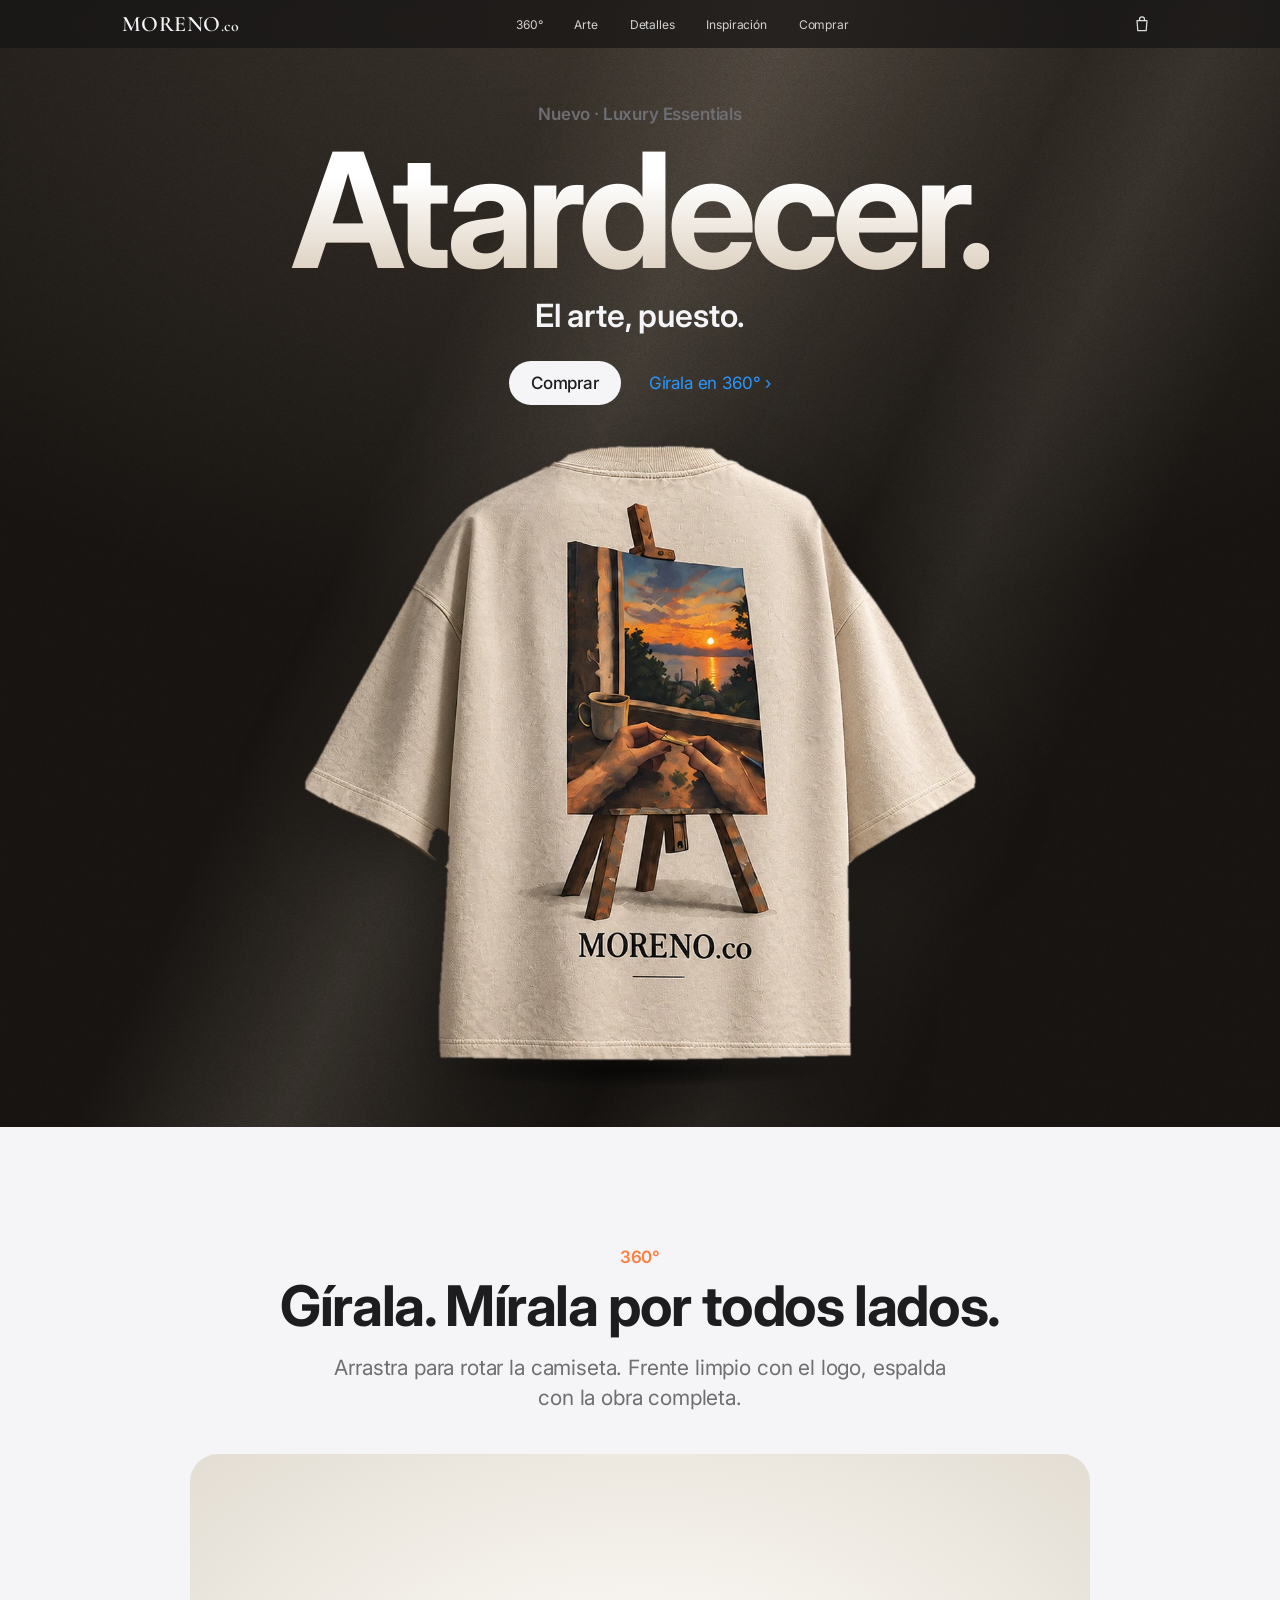
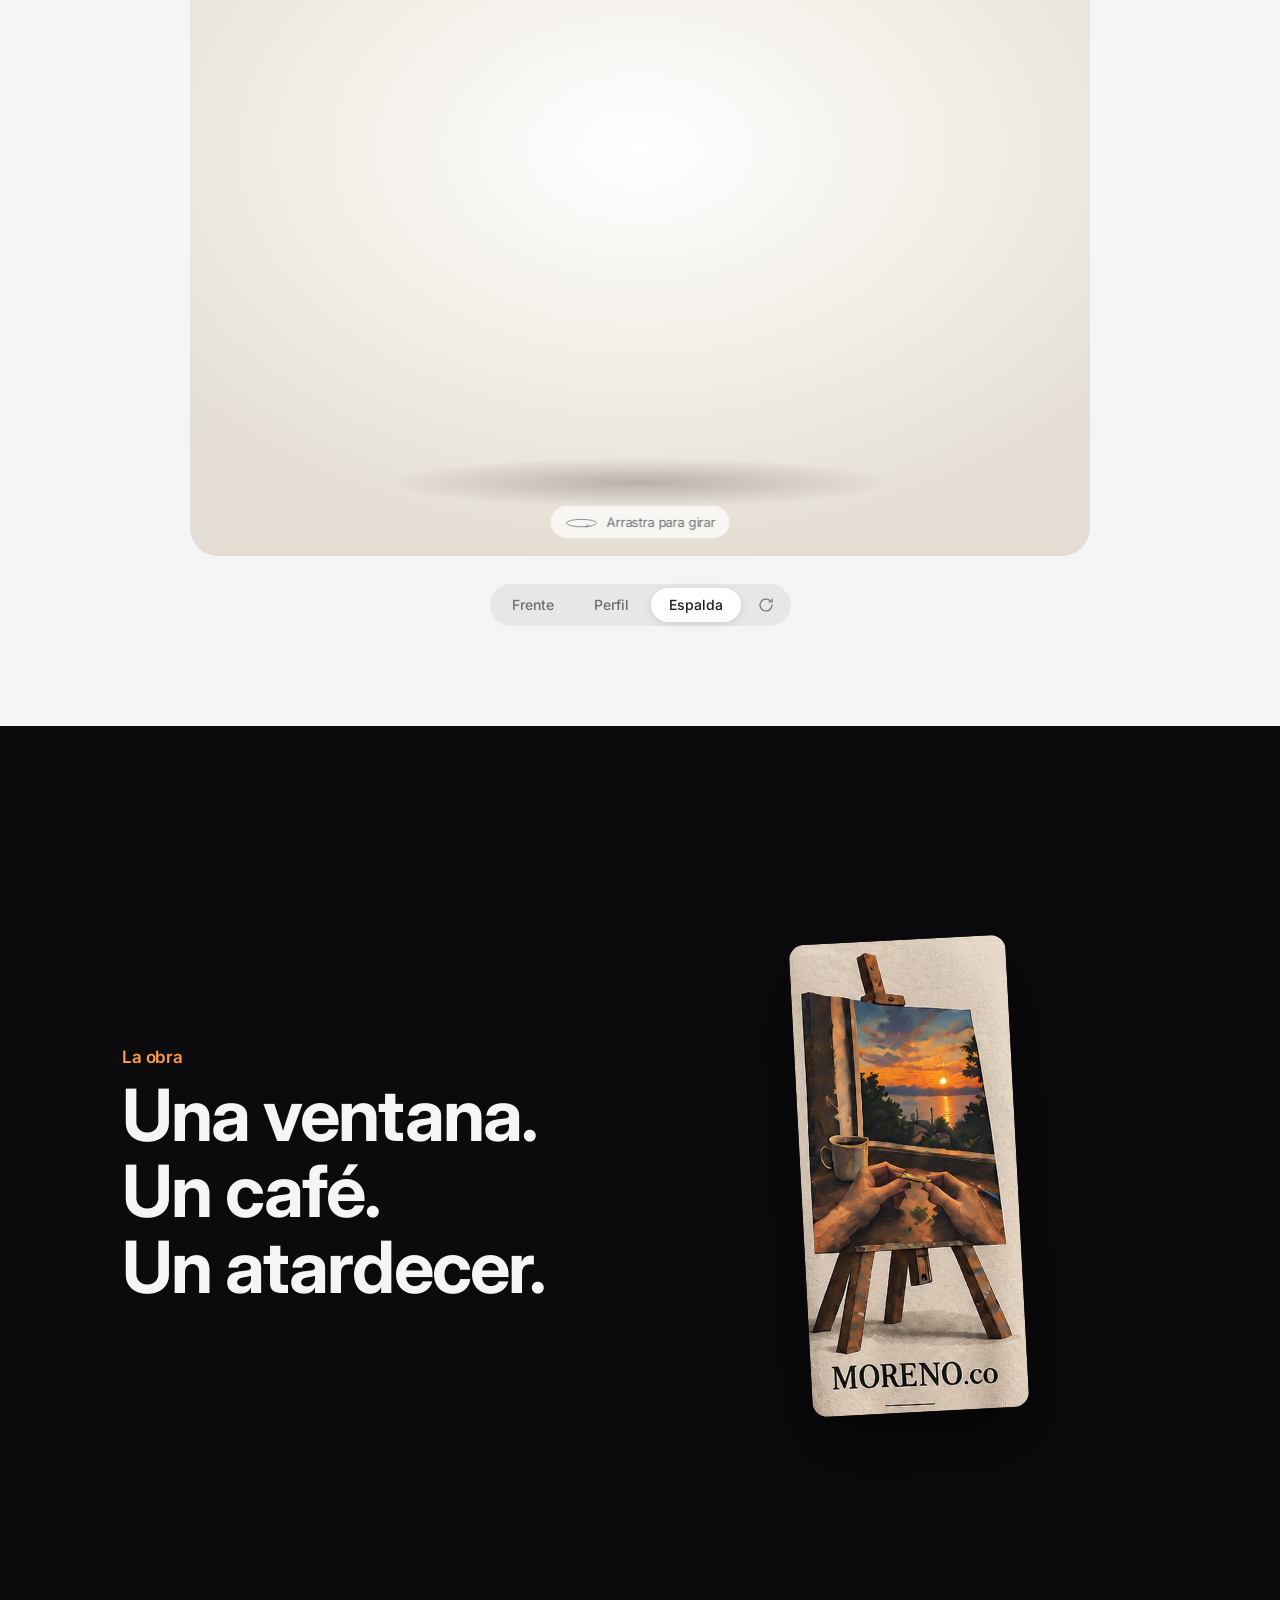
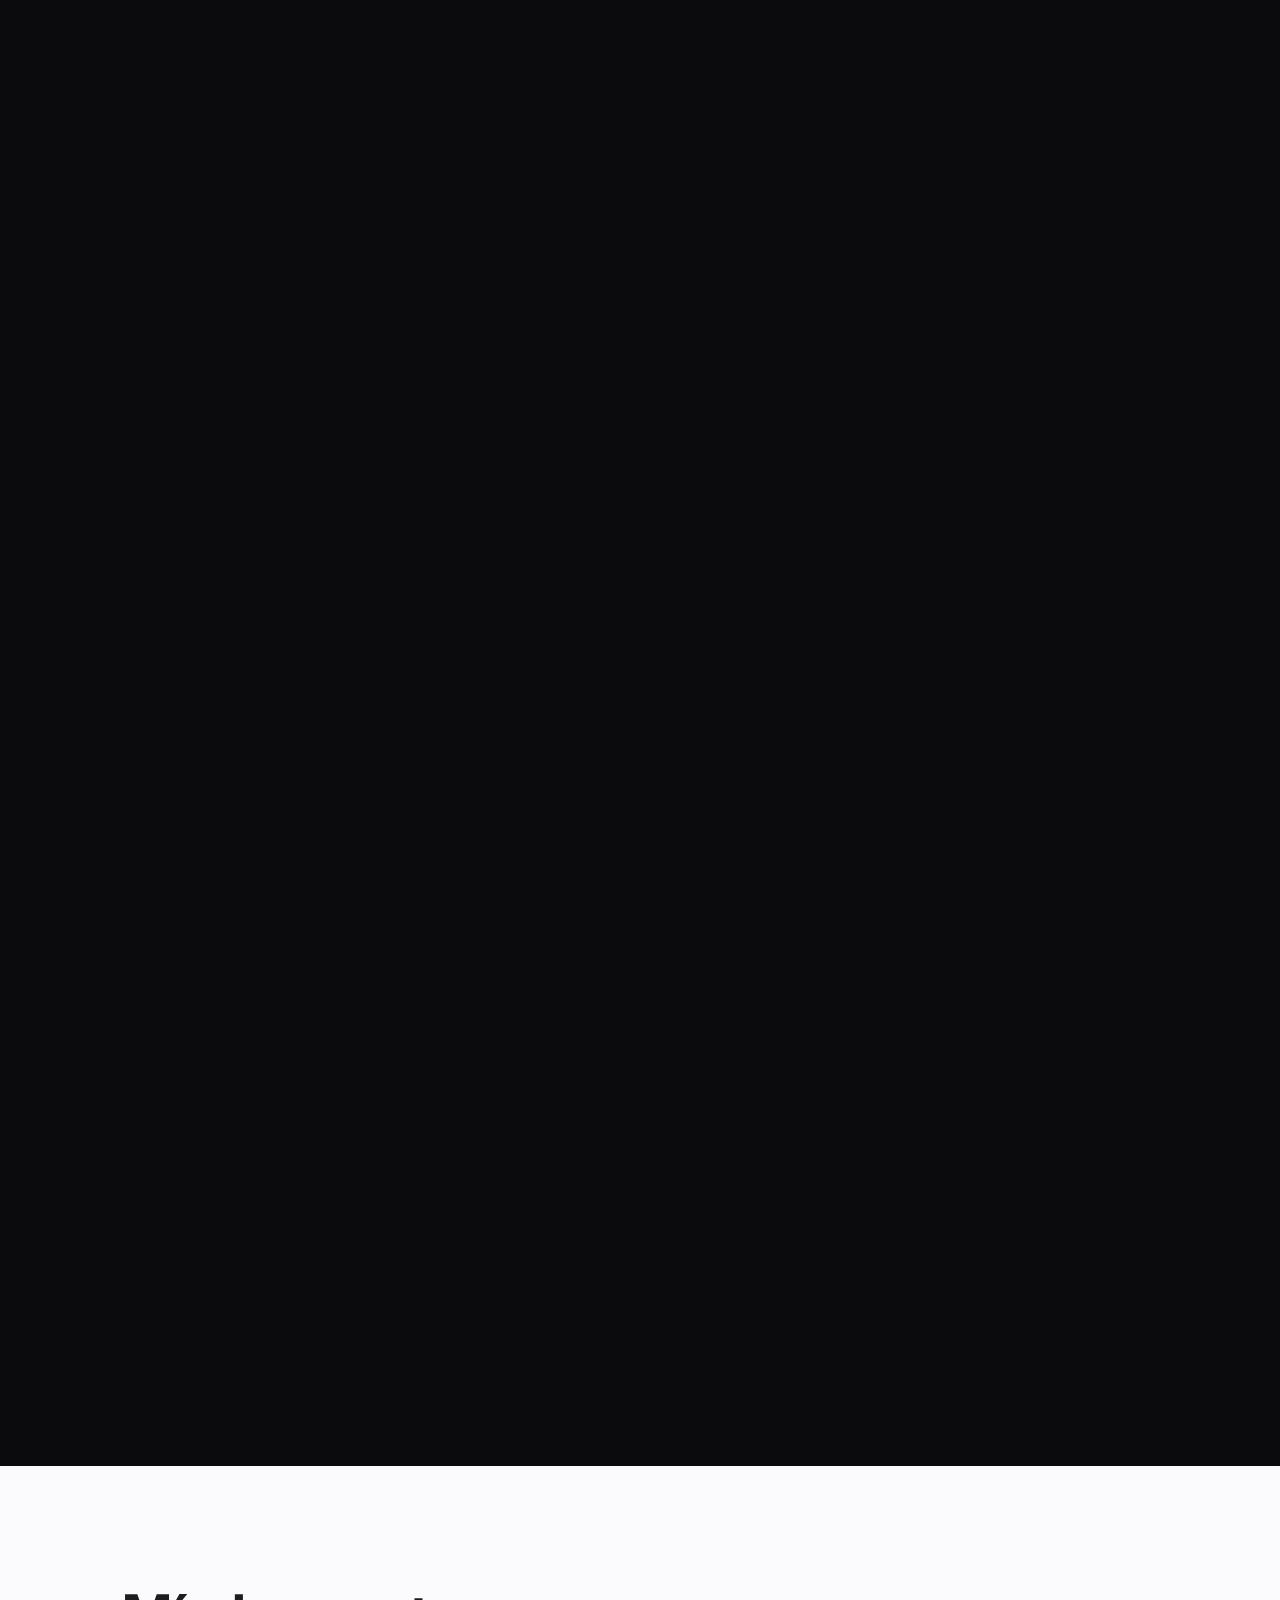
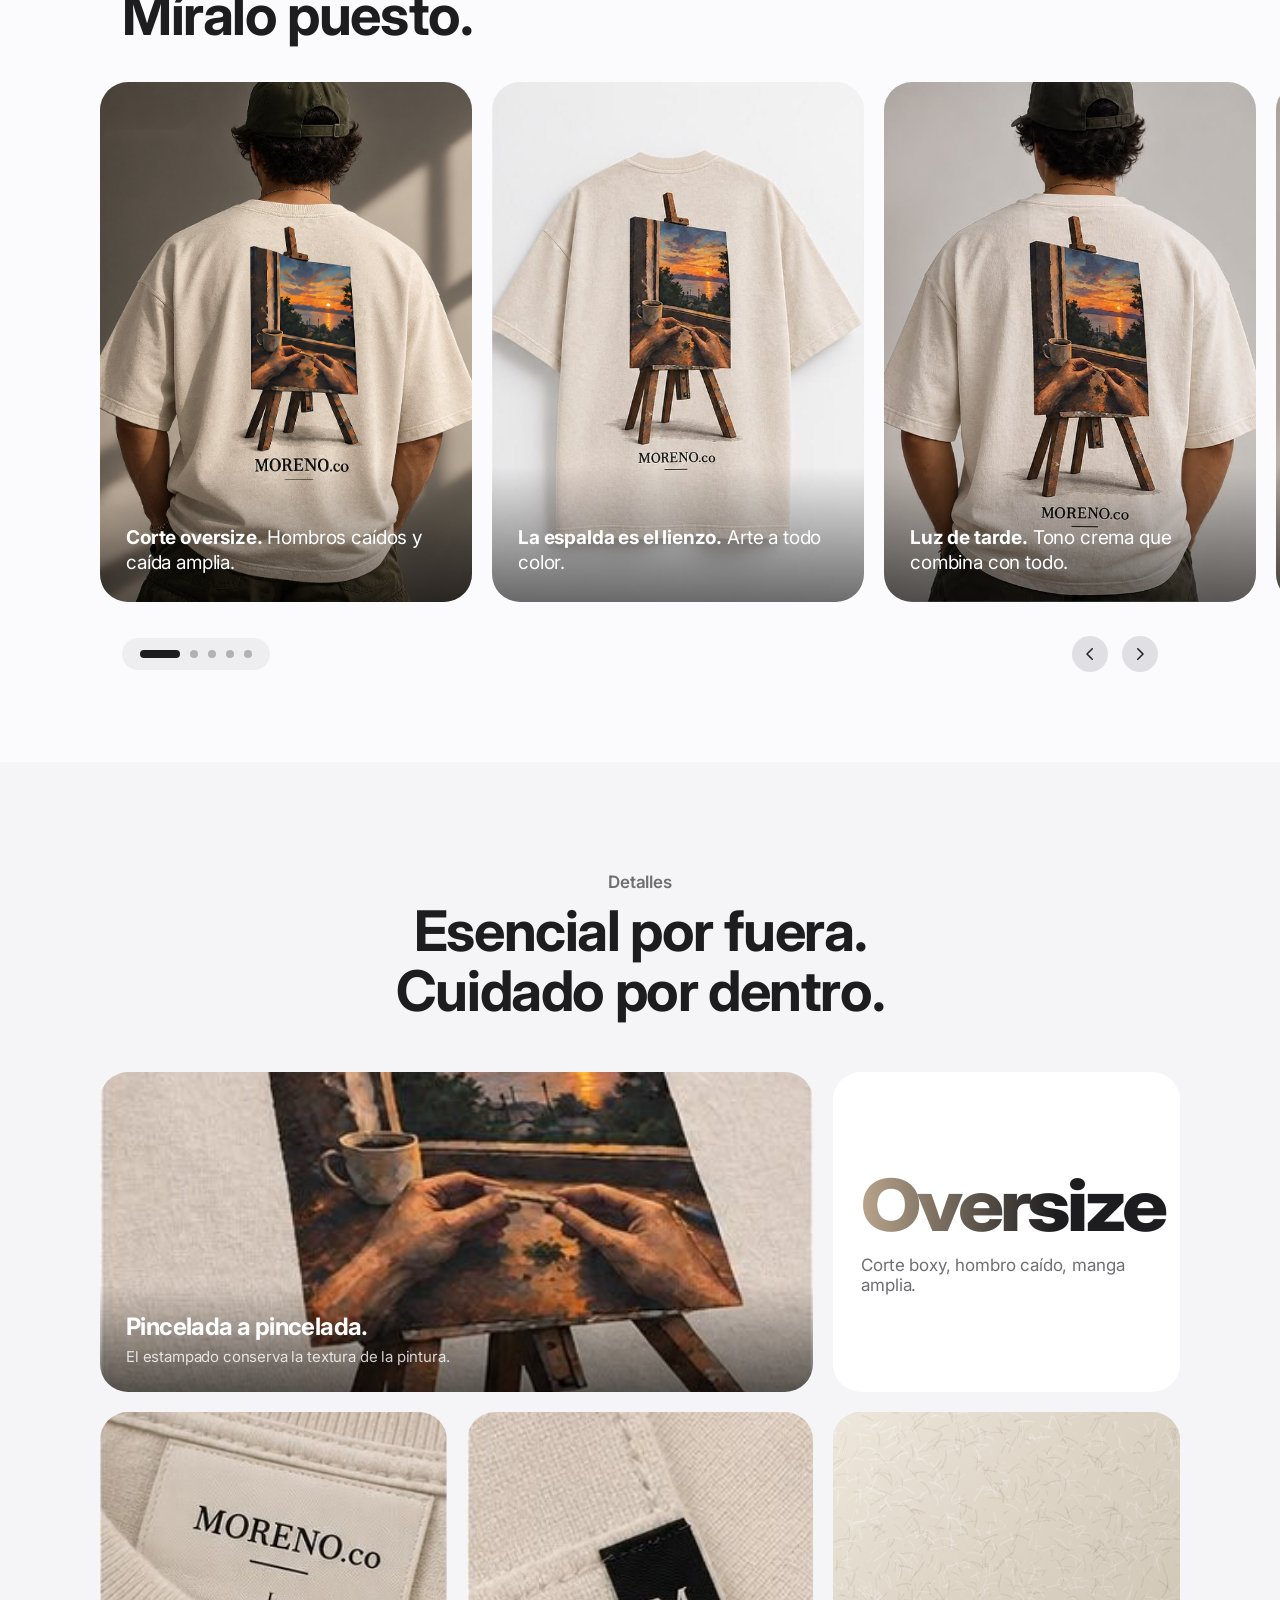
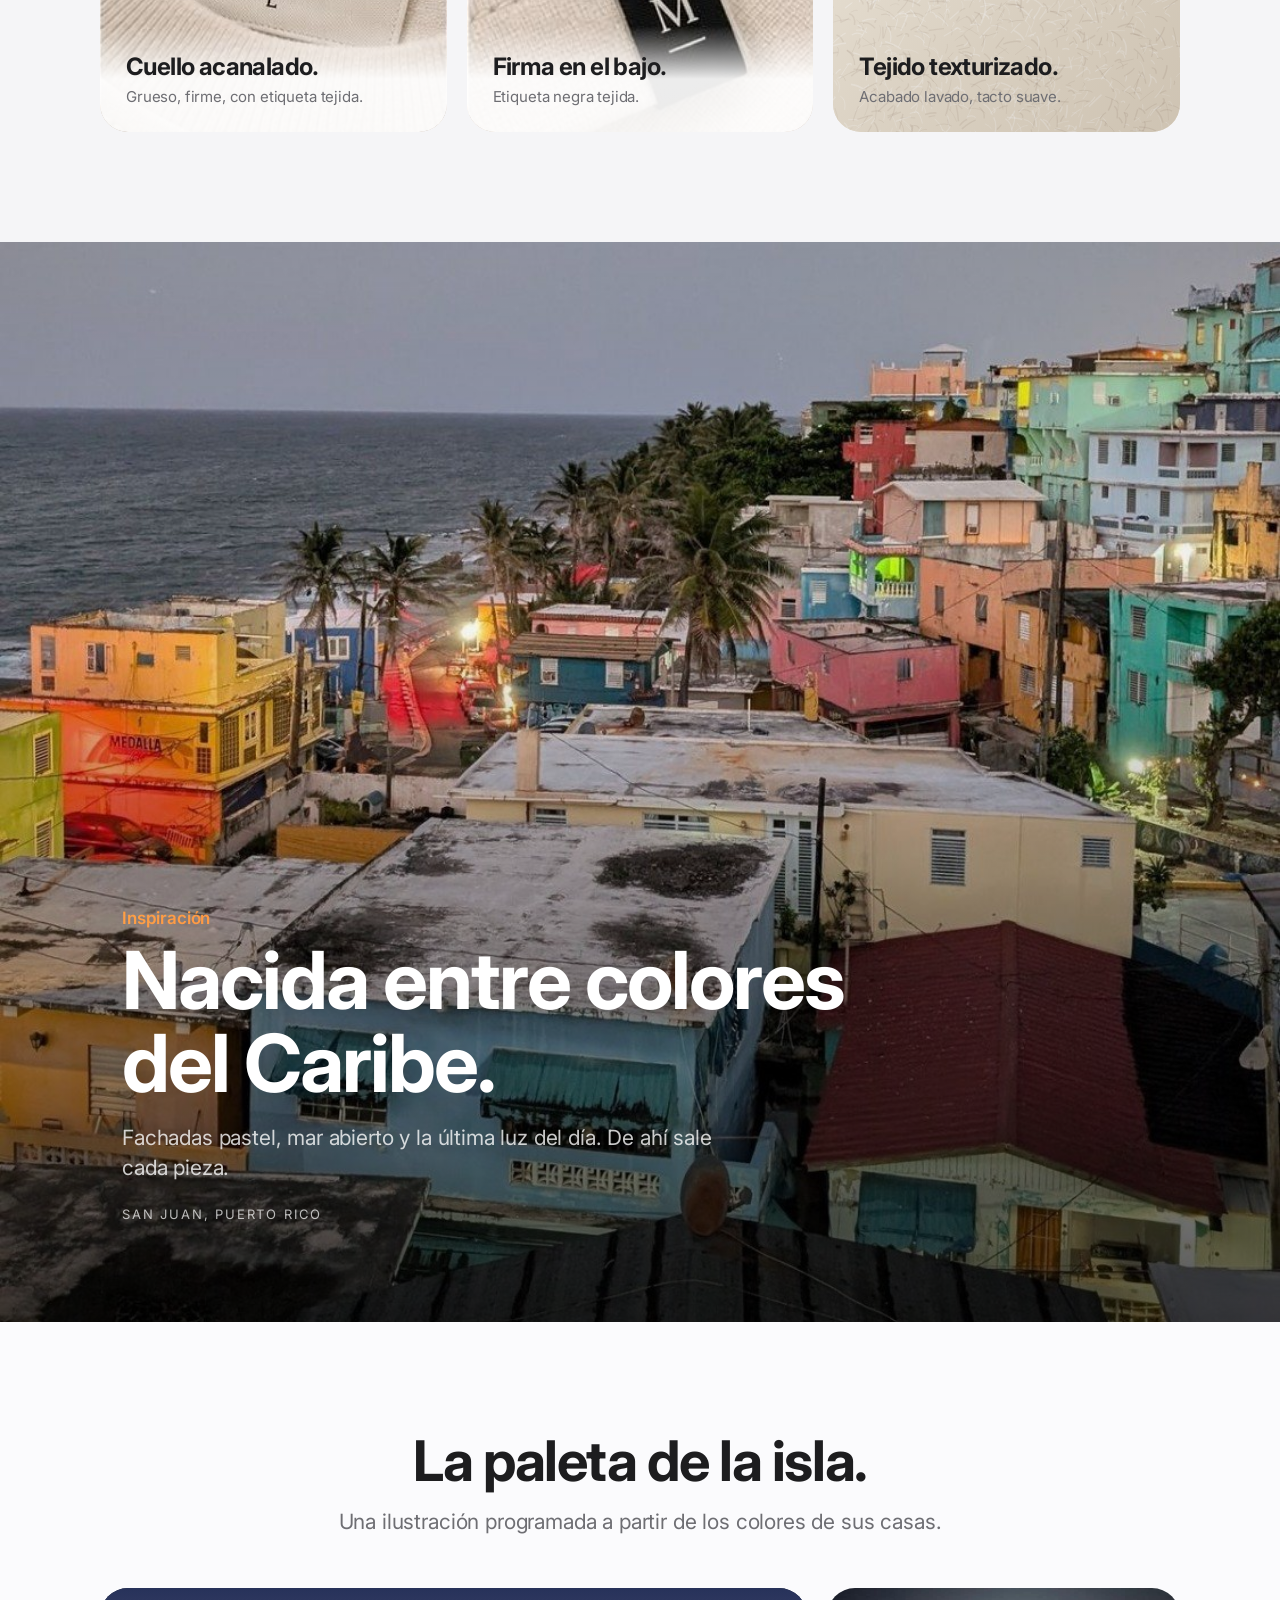
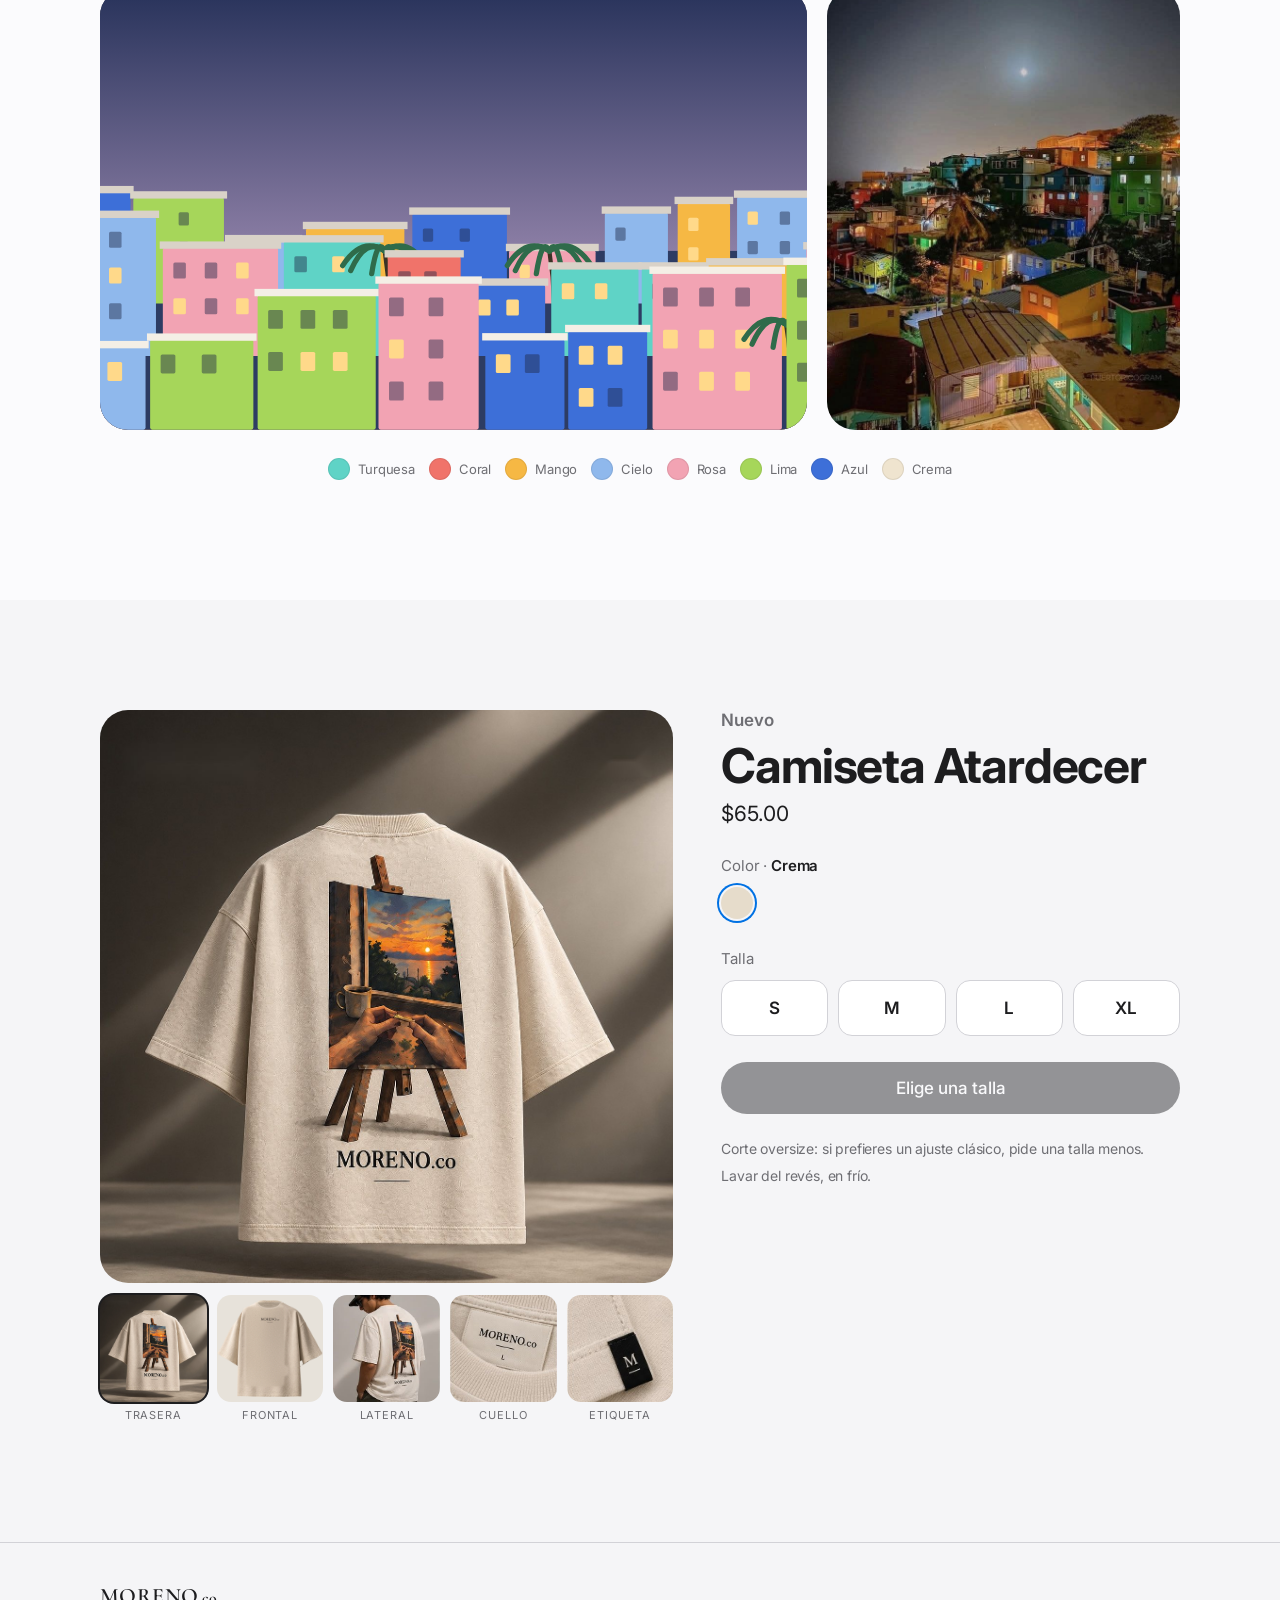
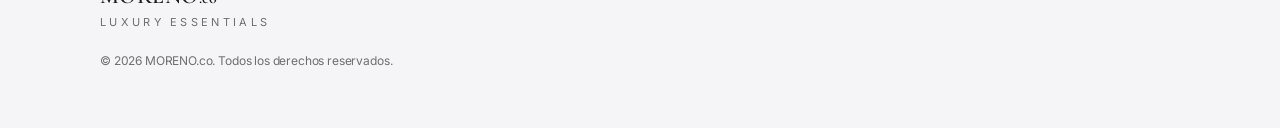
==== index.html @ 43697ec7 "Build MORENO.co storefront with Apple-style design and 360° 3D shirt viewer - Single-page static sto" ====
<!doctype html>
<html lang="es">
<head>
  <meta charset="utf-8">
  <meta name="viewport" content="width=device-width, initial-scale=1, viewport-fit=cover">
  <title>MORENO.co — Luxury Essentials</title>
  <meta name="description" content="MORENO.co · Luxury Essentials. Camiseta Atardecer: corte oversize, tejido texturizado y arte al óleo en la espalda.">
  <meta name="theme-color" content="#f5f5f7">
  <link rel="preconnect" href="https://fonts.googleapis.com">
  <link rel="preconnect" href="https://fonts.gstatic.com" crossorigin>
  <link href="https://fonts.googleapis.com/css2?family=Cormorant+Garamond:wght@500;600&family=Inter:wght@400;500;600;700&display=swap" rel="stylesheet">
  <link rel="stylesheet" href="css/styles.css">
</head>
<body>

  <!-- Navegación global -->
  <header class="nav" id="nav">
    <div class="nav__inner">
      <a class="wordmark" href="#top" aria-label="MORENO.co inicio">MORENO<span>.co</span></a>
      <nav class="nav__links" aria-label="Principal">
        <a href="#viewer">360°</a>
        <a href="#arte">Arte</a>
        <a href="#detalles">Detalles</a>
        <a href="#inspiracion">Inspiración</a>
        <a href="#comprar">Comprar</a>
      </nav>
      <button class="bag-btn" id="bagBtn" aria-label="Abrir bolsa">
        <svg viewBox="0 0 24 24" aria-hidden="true"><path d="M6 8h12l-1 12H7L6 8Z" fill="none" stroke="currentColor" stroke-width="1.5" stroke-linejoin="round"/><path d="M9 8V6.5a3 3 0 0 1 6 0V8" fill="none" stroke="currentColor" stroke-width="1.5"/></svg>
        <span class="bag-btn__count" id="bagCount" hidden>0</span>
      </button>
    </div>
  </header>

  <!-- Sub-nav de producto (estilo Apple) -->
  <div class="subnav" id="subnav">
    <div class="subnav__inner">
      <span class="subnav__title">Camiseta Atardecer</span>
      <div class="subnav__actions">
        <a href="#viewer" class="subnav__link">Ver en 360°</a>
        <a href="#comprar" class="btn btn--sm">Comprar</a>
      </div>
    </div>
  </div>

  <main id="top">

    <!-- HERO -->
    <section class="hero" id="hero">
      <div class="hero__light" aria-hidden="true"></div>
      <div class="hero__grain" id="grain" aria-hidden="true"></div>
      <div class="hero__copy reveal">
        <p class="eyebrow">Nuevo · Luxury Essentials</p>
        <h1 class="hero__title">Atardecer.</h1>
        <p class="hero__sub">El arte, puesto.</p>
        <div class="hero__ctas">
          <a href="#comprar" class="btn">Comprar</a>
          <a href="#viewer" class="link-arrow">Gírala en 360°</a>
        </div>
      </div>
      <div class="hero__stage" id="heroStage">
        <img class="hero__shirt" src="assets/img/shirt-back.webp" alt="Camiseta Atardecer de MORENO.co vista desde la espalda, con una pintura de un atardecer sobre un caballete" width="1024" height="1024">
        <div class="hero__shadow" aria-hidden="true"></div>
      </div>
    </section>

    <!-- VISOR 3D -->
    <section class="viewer" id="viewer">
      <div class="section-head reveal">
        <p class="eyebrow eyebrow--sun">360°</p>
        <h2>Gírala. Mírala por todos lados.</h2>
        <p class="lead">Arrastra para rotar la camiseta. Frente limpio con el logo, espalda con la obra completa.</p>
      </div>
      <div class="viewer__stage" id="viewerStage">
        <canvas id="viewerCanvas" aria-label="Visor 3D de la camiseta. Arrastra para girar." role="img"></canvas>
        <div class="viewer__fallback" id="viewerFallback" hidden>
          <div class="flip" id="flip">
            <img class="flip__face" src="assets/img/shirt-back.webp" alt="Espalda">
            <img class="flip__face flip__face--front" src="assets/img/shirt-front.webp" alt="Frente">
          </div>
        </div>
        <div class="viewer__floor" aria-hidden="true"></div>
        <div class="viewer__hint" id="viewerHint">
          <svg viewBox="0 0 64 24" aria-hidden="true"><ellipse cx="32" cy="14" rx="28" ry="7" fill="none" stroke="currentColor" stroke-width="1.4"/><path d="M40 21l5-0.5-3-4" fill="none" stroke="currentColor" stroke-width="1.4" stroke-linecap="round" stroke-linejoin="round"/></svg>
          Arrastra para girar
        </div>
      </div>
      <div class="segmented" role="tablist" aria-label="Vista">
        <button role="tab" data-view="front">Frente</button>
        <button role="tab" data-view="side">Perfil</button>
        <button role="tab" data-view="back" aria-selected="true">Espalda</button>
        <button role="tab" data-view="spin" class="segmented__spin" aria-label="Girar automáticamente">
          <svg viewBox="0 0 24 24" aria-hidden="true"><path d="M20 12a8 8 0 1 1-2.34-5.66" fill="none" stroke="currentColor" stroke-width="1.6" stroke-linecap="round"/><path d="M20 4v4h-4" fill="none" stroke="currentColor" stroke-width="1.6" stroke-linecap="round" stroke-linejoin="round"/></svg>
        </button>
      </div>
    </section>

    <!-- ARTE (scroll) -->
    <section class="art" id="arte">
      <div class="art__pin">
      <canvas class="art__sky" id="sky" aria-hidden="true"></canvas>
      <div class="art__sticky">
        <div class="art__copy">
          <p class="eyebrow eyebrow--sun">La obra</p>
          <h2 class="art__title">
            <span class="art__line">Una ventana.</span>
            <span class="art__line">Un café.</span>
            <span class="art__line art__line--sun">Un atardecer.</span>
          </h2>
        </div>
        <figure class="art__frame" id="artFrame">
          <img src="assets/img/print-art.jpg" alt="Detalle del estampado: un lienzo en un caballete con unas manos, una taza de café y el sol cayendo sobre el mar" loading="lazy">
        </figure>
      </div>
      </div>
    </section>

    <!-- HIGHLIGHTS -->
    <section class="highlights" id="campana">
      <div class="section-head section-head--left reveal">
        <h2>Míralo puesto.</h2>
      </div>
      <div class="rail" id="rail">
        <article class="card card--tall">
          <img src="assets/img/model-back.jpg" alt="Modelo de espaldas con la camiseta Atardecer y gorra" loading="lazy">
          <div class="card__caption"><strong>Corte oversize.</strong> Hombros caídos y caída amplia.</div>
        </article>
        <article class="card card--tall">
          <img src="assets/img/flatlay-back.jpg" alt="Camiseta Atardecer extendida mostrando la espalda" loading="lazy">
          <div class="card__caption"><strong>La espalda es el lienzo.</strong> Arte a todo color.</div>
        </article>
        <article class="card card--tall">
          <img src="assets/img/model-back-2.jpg" alt="Modelo de espaldas, luz natural de estudio" loading="lazy">
          <div class="card__caption"><strong>Luz de tarde.</strong> Tono crema que combina con todo.</div>
        </article>
        <article class="card card--tall">
          <img src="assets/img/model-side.jpg" alt="Modelo de perfil mirando hacia abajo" loading="lazy">
          <div class="card__caption"><strong>De perfil.</strong> Volumen relajado.</div>
        </article>
        <article class="card card--tall">
          <img src="assets/img/studio-back.jpg" alt="Camiseta flotando en estudio con luz diagonal" loading="lazy">
          <div class="card__caption"><strong>Estudio.</strong> Hecha para destacar.</div>
        </article>
      </div>
      <div class="rail__controls">
        <div class="rail__dots" id="railDots"></div>
        <div class="rail__arrows">
          <button class="round-btn" id="railPrev" aria-label="Anterior"><svg viewBox="0 0 24 24"><path d="M15 5l-7 7 7 7" fill="none" stroke="currentColor" stroke-width="2" stroke-linecap="round" stroke-linejoin="round"/></svg></button>
          <button class="round-btn" id="railNext" aria-label="Siguiente"><svg viewBox="0 0 24 24"><path d="M9 5l7 7-7 7" fill="none" stroke="currentColor" stroke-width="2" stroke-linecap="round" stroke-linejoin="round"/></svg></button>
        </div>
      </div>
    </section>

    <!-- DETALLES (bento) -->
    <section class="details" id="detalles">
      <div class="section-head reveal">
        <p class="eyebrow">Detalles</p>
        <h2>Esencial por fuera.<br>Cuidado por dentro.</h2>
      </div>
      <div class="bento">
        <div class="tile tile--photo tile--wide reveal">
          <img src="assets/img/print-detail.jpg" alt="Primer plano del estampado sobre la tela texturizada" loading="lazy">
          <div class="tile__text tile__text--light"><h3>Pincelada a pincelada.</h3><p>El estampado conserva la textura de la pintura.</p></div>
        </div>
        <div class="tile tile--type reveal">
          <span class="tile__big" id="oversizeWord">Oversize</span>
          <p>Corte boxy, hombro caído, manga amplia.</p>
        </div>
        <div class="tile tile--photo reveal">
          <img src="assets/img/collar-label.jpg" alt="Cuello acanalado con etiqueta MORENO.co talla L" loading="lazy">
          <div class="tile__text"><h3>Cuello acanalado.</h3><p>Grueso, firme, con etiqueta tejida.</p></div>
        </div>
        <div class="tile tile--photo reveal">
          <img src="assets/img/side-tag.jpg" alt="Etiqueta negra tejida en el bajo lateral con la letra M" loading="lazy">
          <div class="tile__text"><h3>Firma en el bajo.</h3><p>Etiqueta negra tejida.</p></div>
        </div>
        <div class="tile tile--fabric reveal">
          <canvas id="fabric" aria-hidden="true"></canvas>
          <div class="tile__text"><h3>Tejido texturizado.</h3><p>Acabado lavado, tacto suave.</p></div>
        </div>
      </div>
    </section>

    <!-- INSPIRACIÓN -->
    <section class="inspo" id="inspiracion">
      <div class="inspo__media">
        <img class="inspo__img" id="inspoImg" src="assets/img/la-perla-dusk.jpg" alt="Casas de colores junto al mar al anochecer en San Juan, Puerto Rico" loading="lazy">
      </div>
      <div class="inspo__copy reveal">
        <p class="eyebrow eyebrow--sun">Inspiración</p>
        <h2>Nacida entre colores del Caribe.</h2>
        <p class="lead lead--light">Fachadas pastel, mar abierto y la última luz del día. De ahí sale cada pieza.</p>
        <p class="place">San Juan, Puerto Rico</p>
      </div>
    </section>

    <section class="palette" aria-labelledby="paletteTitle">
      <div class="section-head reveal">
        <h2 id="paletteTitle">La paleta de la isla.</h2>
        <p class="lead">Una ilustración programada a partir de los colores de sus casas.</p>
      </div>
      <div class="palette__grid">
        <svg class="skyline" id="skyline" viewBox="0 0 1200 420" preserveAspectRatio="xMidYMax slice" role="img" aria-label="Ilustración generada de casas de colores frente al mar"></svg>
        <figure class="palette__night reveal">
          <img src="assets/img/la-perla-night.jpg" alt="Casas de colores iluminadas de noche bajo la luna" loading="lazy">
        </figure>
      </div>
      <ul class="swatches" id="swatches"></ul>
    </section>

    <!-- COMPRAR -->
    <section class="buy" id="comprar">
      <div class="buy__grid">
        <div class="buy__gallery">
          <div class="buy__main"><img id="buyMain" src="assets/img/studio-back.jpg" alt="Camiseta Atardecer, vista trasera"></div>
          <div class="buy__thumbs" id="buyThumbs">
            <button aria-pressed="true" data-src="assets/img/studio-back.jpg" data-alt="Vista trasera"><img src="assets/img/studio-back.jpg" alt=""><span>Trasera</span></button>
            <button data-src="assets/img/shirt-front.webp" data-alt="Vista frontal"><img src="assets/img/shirt-front.webp" alt=""><span>Frontal</span></button>
            <button data-src="assets/img/model-side.jpg" data-alt="Vista lateral"><img src="assets/img/model-side.jpg" alt=""><span>Lateral</span></button>
            <button data-src="assets/img/collar-label.jpg" data-alt="Detalle del cuello"><img src="assets/img/collar-label.jpg" alt=""><span>Cuello</span></button>
            <button data-src="assets/img/side-tag.jpg" data-alt="Detalle de la etiqueta"><img src="assets/img/side-tag.jpg" alt=""><span>Etiqueta</span></button>
          </div>
        </div>
        <div class="buy__panel">
          <p class="eyebrow">Nuevo</p>
          <h2 class="buy__title">Camiseta Atardecer</h2>
          <p class="buy__price" id="price"></p>
          <div class="field">
            <span class="field__label">Color · <strong>Crema</strong></span>
            <div class="swatch-pick"><span class="swatch-pick__dot" aria-hidden="true"></span></div>
          </div>
          <div class="field">
            <span class="field__label">Talla</span>
            <div class="sizes" id="sizes" role="radiogroup" aria-label="Talla"></div>
          </div>
          <button class="btn btn--block" id="addToBag" disabled>Elige una talla</button>
          <ul class="buy__notes">
            <li>Corte oversize: si prefieres un ajuste clásico, pide una talla menos.</li>
            <li>Lavar del revés, en frío.</li>
          </ul>
        </div>
      </div>
    </section>
  </main>

  <footer class="footer">
    <div class="footer__inner">
      <a class="wordmark wordmark--dark" href="#top">MORENO<span>.co</span></a>
      <p class="footer__tag">Luxury Essentials</p>
      <p class="footer__copy">© <span id="year"></span> MORENO.co. Todos los derechos reservados.</p>
    </div>
  </footer>

  <!-- Bolsa -->
  <div class="scrim" id="scrim" hidden></div>
  <aside class="bag" id="bag" aria-label="Bolsa" aria-hidden="true">
    <div class="bag__head">
      <h2>Bolsa</h2>
      <button class="round-btn" id="bagClose" aria-label="Cerrar bolsa"><svg viewBox="0 0 24 24"><path d="M6 6l12 12M18 6L6 18" fill="none" stroke="currentColor" stroke-width="2" stroke-linecap="round"/></svg></button>
    </div>
    <ul class="bag__list" id="bagList"></ul>
    <div class="bag__foot">
      <div class="bag__total"><span>Subtotal</span><strong id="bagTotal"></strong></div>
      <button class="btn btn--block" disabled title="El pago en línea aún no está conectado">Pagar (próximamente)</button>
    </div>
  </aside>

  <script src="js/vendor/three.min.js" defer></script>
  <script src="js/viewer.js" defer></script>
  <script src="js/main.js" defer></script>
</body>
</html>
---- css/styles.css ----
/* MORENO.co — estilos de la tienda (inspirados en la estética de apple.com) */

:root {
  --ink: #1d1d1f;
  --ink-2: #6e6e73;
  --paper: #fbfbfd;
  --mist: #f5f5f7;
  --sand: #ece6dc;
  --cream: #e4dccf;
  --night: #000;
  --taupe-1: #3b342d;
  --taupe-2: #171411;
  --sun-1: #ff9f45;
  --sun-2: #ff5e3a;
  --sea: #5b7fb6;
  --radius: 28px;
  --nav-h: 48px;
  --max: 1080px;
  --ease: cubic-bezier(.25, .1, .25, 1);
  --font: -apple-system, BlinkMacSystemFont, "SF Pro Display", "SF Pro Text", "Inter", "Helvetica Neue", Arial, sans-serif;
  --serif: "Cormorant Garamond", "Times New Roman", Georgia, serif;
}

*, *::before, *::after { box-sizing: border-box; }
html { scroll-behavior: smooth; scroll-padding-top: calc(var(--nav-h) + 52px); -webkit-text-size-adjust: 100%; }
body {
  margin: 0;
  font-family: var(--font);
  color: var(--ink);
  background: var(--paper);
  -webkit-font-smoothing: antialiased;
  letter-spacing: -0.01em;
  overflow-x: hidden;
}
img { display: block; max-width: 100%; }
button { font: inherit; color: inherit; cursor: pointer; }
a { color: inherit; }
h1, h2, h3 { margin: 0; letter-spacing: -0.025em; }
p { margin: 0; }

/* ---------- Tipografía y botones ---------- */
.wordmark {
  font-family: var(--serif);
  font-weight: 600;
  font-size: 22px;
  letter-spacing: 0.02em;
  text-decoration: none;
  color: #f5f5f7;
}
.wordmark span { font-size: .72em; letter-spacing: 0; }
.wordmark--dark { color: var(--ink); }

.eyebrow { font-size: 17px; font-weight: 600; color: var(--ink-2); margin-bottom: 10px; }
.eyebrow--sun {
  background: linear-gradient(90deg, var(--sun-1), var(--sun-2));
  -webkit-background-clip: text; background-clip: text; color: transparent;
}
.lead { font-size: clamp(17px, 2vw, 21px); line-height: 1.45; color: var(--ink-2); max-width: 640px; margin: 16px auto 0; }
.lead--light { color: rgba(255, 255, 255, .78); }

.btn {
  display: inline-flex; align-items: center; justify-content: center;
  min-height: 44px; padding: 0 22px;
  border: 0; border-radius: 980px;
  background: var(--ink); color: #fff;
  font-size: 17px; font-weight: 500; text-decoration: none;
  transition: transform .2s var(--ease), background .2s var(--ease), opacity .2s;
}
.btn:hover { background: #000; }
.btn:active { transform: scale(.97); }
.btn:disabled { opacity: .45; cursor: not-allowed; transform: none; }
.btn--sm { min-height: 28px; padding: 0 12px; font-size: 12px; }
.btn--block { width: 100%; min-height: 52px; }
.link-arrow { font-size: 17px; text-decoration: none; color: #2997ff; }
.link-arrow::after { content: " ›"; }
.link-arrow:hover { text-decoration: underline; }

.round-btn {
  width: 36px; height: 36px; border-radius: 50%; border: 0;
  display: grid; place-items: center;
  background: rgba(210, 210, 215, .64); color: var(--ink);
  transition: background .2s;
}
.round-btn:hover { background: rgba(210, 210, 215, .9); }
.round-btn svg { width: 18px; height: 18px; }

.section-head { text-align: center; padding: 0 22px; }
.section-head h2 { font-size: clamp(32px, 5.4vw, 56px); line-height: 1.07; font-weight: 700; }
.section-head--left { text-align: left; max-width: var(--max); margin: 0 auto; }

/* ---------- Navegación ---------- */
.nav {
  position: fixed; inset: 0 0 auto; z-index: 50; height: var(--nav-h);
  background: rgba(22, 22, 23, .72);
  -webkit-backdrop-filter: saturate(180%) blur(20px); backdrop-filter: saturate(180%) blur(20px);
}
.nav__inner {
  max-width: var(--max); height: 100%; margin: 0 auto; padding: 0 22px;
  display: flex; align-items: center; justify-content: space-between; gap: 24px;
}
.nav__links { display: flex; gap: 32px; }
.nav__links a { color: rgba(255, 255, 255, .8); text-decoration: none; font-size: 12px; transition: color .2s; }
.nav__links a:hover { color: #fff; }
.bag-btn { position: relative; background: none; border: 0; color: rgba(255, 255, 255, .85); padding: 6px; }
.bag-btn svg { width: 20px; height: 20px; display: block; }
.bag-btn__count[hidden] { display: none; }
.bag-btn__count {
  position: absolute; top: 0; right: -4px; min-width: 16px; height: 16px; padding: 0 4px;
  border-radius: 8px; background: var(--sun-2); color: #fff; font-size: 10px; font-weight: 700;
  display: grid; place-items: center;
}

.subnav {
  position: fixed; top: var(--nav-h); left: 0; right: 0; z-index: 40; height: 52px;
  background: rgba(251, 251, 253, .8);
  -webkit-backdrop-filter: saturate(180%) blur(20px); backdrop-filter: saturate(180%) blur(20px);
  border-bottom: 1px solid rgba(0, 0, 0, .08);
  transform: translateY(-110%); opacity: 0;
  transition: transform .45s var(--ease), opacity .45s var(--ease);
}
.subnav.is-visible { transform: none; opacity: 1; }
.subnav__inner { max-width: var(--max); margin: 0 auto; height: 100%; padding: 0 22px; display: flex; align-items: center; justify-content: space-between; }
.subnav__title { font-size: 19px; font-weight: 600; }
.subnav__actions { display: flex; align-items: center; gap: 18px; }
.subnav__link { font-size: 12px; text-decoration: none; color: var(--ink-2); }
.subnav__link:hover { color: var(--ink); }

/* ---------- Hero ---------- */
.hero {
  position: relative; min-height: 100svh; overflow: hidden;
  padding: calc(var(--nav-h) + 56px) 22px 0;
  display: flex; flex-direction: column; align-items: center;
  background: radial-gradient(120% 80% at 50% 0%, var(--taupe-1) 0%, var(--taupe-2) 70%);
  color: #f5f5f7; text-align: center;
}
/* Haz de luz diagonal programado (imita la luz de estudio de las fotos) */
.hero__light {
  position: absolute; inset: -20%;
  background:
    linear-gradient(115deg, transparent 38%, rgba(255, 236, 214, .13) 46%, rgba(255, 236, 214, .05) 52%, transparent 58%),
    linear-gradient(115deg, transparent 58%, rgba(255, 236, 214, .08) 63%, transparent 70%);
  animation: sweep 14s var(--ease) infinite alternate;
  pointer-events: none;
}
@keyframes sweep { from { transform: translateX(-4%); } to { transform: translateX(4%); } }
.hero__grain { position: absolute; inset: 0; opacity: .07; mix-blend-mode: overlay; pointer-events: none; background-size: 160px 160px; }
.hero__copy { position: relative; z-index: 2; }
.hero__title {
  font-size: clamp(64px, 13vw, 160px); line-height: .95; font-weight: 700; letter-spacing: -0.045em;
  background: linear-gradient(180deg, #fff 30%, #d9cbb8 100%);
  -webkit-background-clip: text; background-clip: text; color: transparent;
}
.hero__sub { font-size: clamp(22px, 3vw, 32px); font-weight: 600; margin-top: 10px; color: #f5f5f7; }
.hero__ctas { display: flex; gap: 28px; justify-content: center; align-items: center; margin-top: 26px; flex-wrap: wrap; }
.hero .btn { background: #f5f5f7; color: var(--ink); }
.hero .btn:hover { background: #fff; }
.hero__stage { position: relative; z-index: 1; width: min(680px, 100%); margin-top: 8px; will-change: transform; }
.hero__shirt { width: 100%; height: auto; animation: float 6s ease-in-out infinite; filter: drop-shadow(0 30px 40px rgba(0, 0, 0, .35)); }
.hero__shadow {
  width: 56%; height: 34px; margin: -40px auto 40px; border-radius: 50%;
  background: radial-gradient(closest-side, rgba(0, 0, 0, .55), transparent);
  animation: shadow 6s ease-in-out infinite;
}
@keyframes float { 0%, 100% { transform: translateY(0); } 50% { transform: translateY(-14px); } }
@keyframes shadow { 0%, 100% { transform: scaleX(1); opacity: .9; } 50% { transform: scaleX(.86); opacity: .6; } }

/* ---------- Visor 3D ---------- */
.viewer { background: var(--mist); padding: 120px 0 100px; text-align: center; }
.viewer__stage {
  position: relative; width: min(900px, 100% - 32px); aspect-ratio: 1 / 1; max-height: 78vh;
  margin: 40px auto 0; border-radius: var(--radius); overflow: hidden;
  background:
    radial-gradient(70% 60% at 50% 42%, #fff 0%, #f1ede6 55%, #e3ddd3 100%);
  touch-action: pan-y; cursor: grab; user-select: none; -webkit-user-select: none;
}
.viewer__stage.is-dragging { cursor: grabbing; }
.viewer__stage canvas { position: absolute; inset: 0; width: 100%; height: 100%; display: block; }
.viewer__floor {
  position: absolute; left: 22%; right: 22%; bottom: 7%; height: 7%; border-radius: 50%;
  background: radial-gradient(closest-side, rgba(60, 45, 30, .28), transparent);
  pointer-events: none;
}
.viewer__hint {
  position: absolute; left: 50%; bottom: 18px; transform: translateX(-50%);
  display: inline-flex; align-items: center; gap: 8px;
  font-size: 13px; color: var(--ink-2); padding: 8px 14px; border-radius: 980px;
  background: rgba(255, 255, 255, .7); -webkit-backdrop-filter: blur(10px); backdrop-filter: blur(10px);
  transition: opacity .6s var(--ease); pointer-events: none;
}
.viewer__hint svg { width: 34px; height: 14px; }
.viewer__hint.is-hidden { opacity: 0; }
.viewer__fallback { position: absolute; inset: 6%; perspective: 1600px; }
.flip { position: relative; width: 100%; height: 100%; transform-style: preserve-3d; transition: transform 1s var(--ease); }
.flip__face { position: absolute; inset: 0; width: 100%; height: 100%; object-fit: contain; backface-visibility: hidden; }
.flip__face--front { transform: rotateY(180deg); }

.segmented {
  display: inline-flex; gap: 4px; margin-top: 28px; padding: 4px;
  border-radius: 980px; background: rgba(0, 0, 0, .06);
}
.segmented button {
  border: 0; background: transparent; padding: 8px 18px; border-radius: 980px;
  font-size: 14px; font-weight: 500; color: var(--ink-2); transition: background .25s, color .25s, box-shadow .25s;
}
.segmented button[aria-selected="true"] { background: #fff; color: var(--ink); box-shadow: 0 2px 8px rgba(0, 0, 0, .1); }
.segmented__spin { display: grid; place-items: center; padding: 8px 12px !important; }
.segmented__spin svg { width: 18px; height: 18px; }

/* ---------- Arte (scroll pegajoso) ---------- */
.art { position: relative; height: 260vh; background: #0b0a0c; color: #f5f5f7; }
.art__pin { position: sticky; top: 0; height: 100vh; overflow: hidden; }
.art__sky { position: absolute; inset: 0; width: 100%; height: 100%; display: block; }
.art__sticky {
  position: relative; height: 100%;
  display: grid; grid-template-columns: 1fr 1fr; align-items: center; gap: 40px;
  max-width: var(--max); margin: 0 auto; padding: 0 22px;
}
.art__title { font-size: clamp(36px, 6vw, 72px); line-height: 1.05; font-weight: 700; }
.art__line { display: block; opacity: .18; transform: translateY(12px); transition: opacity .6s var(--ease), transform .6s var(--ease); }
.art__line.is-on { opacity: 1; transform: none; }
.art__line--sun.is-on { background: linear-gradient(90deg, var(--sun-1), var(--sun-2)); -webkit-background-clip: text; background-clip: text; color: transparent; }
.art__frame img { width: 100%; height: 100%; object-fit: cover; }
.art__frame {
  margin: 0; justify-self: center; height: min(64vh, 620px); aspect-ratio: 330 / 720; max-width: 100%;
  border-radius: 18px; overflow: hidden;
  box-shadow: 0 40px 80px rgba(0, 0, 0, .5);
  transform: scale(var(--art-scale, .82)) rotate(var(--art-rot, -3deg));
  transition: transform .1s linear;
}

/* ---------- Highlights (carril horizontal) ---------- */
.highlights { padding: 120px 0 90px; background: var(--paper); }
.highlights .section-head { margin-bottom: 36px; }
.rail {
  display: flex; gap: 20px; overflow-x: auto; scroll-snap-type: x mandatory;
  padding: 0 max(22px, calc((100vw - var(--max)) / 2)) 10px;
  scroll-padding: 0 max(22px, calc((100vw - var(--max)) / 2));
  scrollbar-width: none;
}
.rail::-webkit-scrollbar { display: none; }
.card {
  position: relative; flex: 0 0 auto; width: min(372px, 82vw); aspect-ratio: 372 / 520;
  border-radius: var(--radius); overflow: hidden; scroll-snap-align: start;
  background: var(--sand);
}
.card img { width: 100%; height: 100%; object-fit: cover; transition: transform 1.2s var(--ease); }
.card:hover img { transform: scale(1.04); }
.card__caption {
  position: absolute; left: 0; right: 0; bottom: 0; padding: 60px 26px 26px;
  font-size: 19px; line-height: 1.3; color: #fff;
  background: linear-gradient(transparent, rgba(0, 0, 0, .55));
}
.rail__controls { max-width: var(--max); margin: 24px auto 0; padding: 0 22px; display: flex; justify-content: space-between; align-items: center; }
.rail__dots { display: flex; gap: 10px; padding: 12px 18px; border-radius: 980px; background: rgba(0, 0, 0, .05); }
.rail__dots span { width: 8px; height: 8px; border-radius: 4px; background: rgba(0, 0, 0, .25); transition: width .3s var(--ease), background .3s; }
.rail__dots span.is-on { width: 40px; background: var(--ink); }
.rail__arrows { display: flex; gap: 14px; }

/* ---------- Bento de detalles ---------- */
.details { padding: 110px 22px; background: var(--mist); }
.bento {
  max-width: var(--max); margin: 50px auto 0;
  display: grid; grid-template-columns: repeat(3, 1fr); grid-auto-rows: 320px; gap: 20px;
}
.tile { position: relative; border-radius: var(--radius); overflow: hidden; background: #fff; }
.tile--wide { grid-column: span 2; }
.tile--photo img { width: 100%; height: 100%; object-fit: cover; }
.tile__text { position: absolute; left: 0; right: 0; bottom: 0; padding: 26px; }
.tile__text h3 { font-size: 24px; font-weight: 700; }
.tile__text p { margin-top: 6px; color: var(--ink-2); font-size: 15px; }
.tile--photo .tile__text { background: linear-gradient(transparent, rgba(255, 255, 255, .92) 50%); }
.tile--photo .tile__text--light { background: linear-gradient(transparent, rgba(0, 0, 0, .6)); color: #fff; }
.tile__text--light p { color: rgba(255, 255, 255, .8); }
.tile--type { display: flex; flex-direction: column; justify-content: center; padding: 28px; background: #fff; }
.tile__big {
  font-size: clamp(44px, 6vw, 72px); font-weight: 800; letter-spacing: -0.05em; line-height: 1;
  background: linear-gradient(90deg, #b9a58c, var(--ink) 60%);
  -webkit-background-clip: text; background-clip: text; color: transparent;
  display: inline-block; transform-origin: left center; transform: scaleX(.8);
  transition: transform 1.2s var(--ease);
}
.tile.is-in .tile__big { transform: scaleX(1.12); }
.tile--type p { margin-top: 14px; color: var(--ink-2); font-size: 17px; }
.tile--fabric { background: var(--cream); }
.tile--fabric canvas { position: absolute; inset: 0; width: 100%; height: 100%; }
.tile--fabric .tile__text { position: relative; height: 100%; display: flex; flex-direction: column; justify-content: flex-end; }

/* ---------- Inspiración ---------- */
.inspo { position: relative; min-height: 120vh; overflow: hidden; color: #fff; display: flex; align-items: flex-end; }
.inspo__media { position: absolute; inset: 0; }
.inspo__img { width: 100%; height: 120%; object-fit: cover; object-position: center 70%; transform: translateY(var(--parallax, 0)); }
.inspo::after { content: ""; position: absolute; inset: 0; background: linear-gradient(180deg, rgba(0, 0, 0, .15) 0%, transparent 35%, rgba(0, 0, 0, .65) 100%); }
.inspo__copy { position: relative; z-index: 1; max-width: var(--max); width: 100%; margin: 0 auto; padding: 0 22px 100px; }
.inspo__copy h2 { font-size: clamp(38px, 6.4vw, 80px); line-height: 1.04; font-weight: 700; max-width: 760px; }
.inspo__copy .lead { margin: 18px 0 0; }
.place { margin-top: 22px; font-size: 13px; letter-spacing: .14em; text-transform: uppercase; color: rgba(255, 255, 255, .7); }

.palette { padding: 110px 22px 120px; background: var(--paper); }
.palette__grid { max-width: var(--max); margin: 50px auto 0; display: grid; grid-template-columns: 2fr 1fr; gap: 20px; }
.skyline { width: 100%; height: 100%; min-height: 360px; border-radius: var(--radius); display: block; background: #1b2238; }
.palette__night { margin: 0; border-radius: var(--radius); overflow: hidden; min-height: 360px; }
.palette__night img { width: 100%; height: 100%; object-fit: cover; }
.swatches { list-style: none; padding: 0; max-width: var(--max); margin: 28px auto 0; display: flex; flex-wrap: wrap; gap: 14px; justify-content: center; }
.swatches li { display: flex; align-items: center; gap: 8px; font-size: 13px; color: var(--ink-2); }
.swatches i { width: 22px; height: 22px; border-radius: 50%; box-shadow: inset 0 0 0 1px rgba(0, 0, 0, .08); }

/* Casas del SVG: se elevan al entrar en pantalla */
.skyline .house { transform-box: fill-box; transform-origin: bottom; transform: scaleY(0); transition: transform .9s var(--ease); }
.skyline.is-in .house { transform: scaleY(1); }
.skyline .win { opacity: 0; transition: opacity .6s ease; }
.skyline.is-in .win { opacity: 1; }

/* ---------- Comprar ---------- */
.buy { padding: 110px 22px 120px; background: var(--mist); }
.buy__grid { max-width: var(--max); margin: 0 auto; display: grid; grid-template-columns: 1.25fr 1fr; gap: 48px; align-items: start; }
.buy__gallery { position: sticky; top: calc(var(--nav-h) + 72px); }
.buy__main { border-radius: var(--radius); overflow: hidden; background: #e7e2da; aspect-ratio: 1 / 1; display: grid; place-items: center; }
.buy__main img { width: 100%; height: 100%; object-fit: cover; transition: opacity .3s var(--ease); }
.buy__main img.is-contain { object-fit: contain; padding: 6%; }
.buy__thumbs { display: grid; grid-template-columns: repeat(5, 1fr); gap: 10px; margin-top: 12px; }
.buy__thumbs button { border: 0; padding: 0; background: none; text-align: center; }
.buy__thumbs img { width: 100%; aspect-ratio: 1; object-fit: cover; border-radius: 14px; background: #e7e2da; box-shadow: 0 0 0 2px transparent; transition: box-shadow .2s; }
.buy__thumbs button[aria-pressed="true"] img { box-shadow: 0 0 0 2px var(--ink); }
.buy__thumbs span { display: block; margin-top: 6px; font-size: 11px; letter-spacing: .08em; text-transform: uppercase; color: var(--ink-2); }
.buy__title { font-size: clamp(32px, 4vw, 48px); font-weight: 700; line-height: 1.08; }
.buy__price { font-size: 21px; margin-top: 10px; color: var(--ink); }
.field { margin-top: 30px; }
.field__label { display: block; font-size: 15px; color: var(--ink-2); margin-bottom: 12px; }
.field__label strong { color: var(--ink); font-weight: 600; }
.swatch-pick__dot { display: block; width: 32px; height: 32px; border-radius: 50%; background: #e6dccb; box-shadow: 0 0 0 2px var(--mist), 0 0 0 4px #0071e3; }
.sizes { display: grid; grid-template-columns: repeat(4, 1fr); gap: 10px; margin-bottom: 26px; }
.sizes button {
  min-height: 56px; border-radius: 14px; border: 1px solid #d2d2d7; background: #fff;
  font-size: 17px; font-weight: 600; transition: border-color .2s, box-shadow .2s;
}
.sizes button:hover { border-color: #86868b; }
.sizes button[aria-checked="true"] { border-color: #0071e3; box-shadow: 0 0 0 1px #0071e3; }
.buy__notes { margin: 24px 0 0; padding: 0; list-style: none; font-size: 14px; line-height: 1.5; color: var(--ink-2); }
.buy__notes li + li { margin-top: 6px; }

/* ---------- Footer ---------- */
.footer { background: var(--mist); border-top: 1px solid #d2d2d7; padding: 40px 22px 60px; }
.footer__inner { max-width: var(--max); margin: 0 auto; }
.footer__tag { margin-top: 6px; font-size: 11px; letter-spacing: .3em; text-transform: uppercase; color: var(--ink-2); }
.footer__copy { margin-top: 24px; font-size: 12px; color: var(--ink-2); }

/* ---------- Bolsa ---------- */
.scrim { position: fixed; inset: 0; z-index: 60; background: rgba(0, 0, 0, .35); -webkit-backdrop-filter: blur(4px); backdrop-filter: blur(4px); }
.bag {
  position: fixed; top: 0; right: 0; bottom: 0; z-index: 70; width: min(420px, 100%);
  background: rgba(251, 251, 253, .96); -webkit-backdrop-filter: blur(20px); backdrop-filter: blur(20px);
  display: flex; flex-direction: column; padding: 22px;
  transform: translateX(100%); visibility: hidden;
  transition: transform .45s var(--ease), visibility 0s linear .45s;
}
.bag.is-open { transform: none; visibility: visible; transition: transform .45s var(--ease); box-shadow: -20px 0 60px rgba(0, 0, 0, .15); }
.bag__head { display: flex; justify-content: space-between; align-items: center; }
.bag__head h2 { font-size: 28px; }
.bag__list { list-style: none; margin: 22px 0; padding: 0; flex: 1; overflow-y: auto; }
.bag__list li { display: grid; grid-template-columns: 64px 1fr auto; gap: 14px; align-items: center; padding: 14px 0; border-bottom: 1px solid #e5e5ea; }
.bag__list img { width: 64px; height: 64px; object-fit: contain; border-radius: 12px; background: #ece6dc; }
.bag__list small { display: block; color: var(--ink-2); font-size: 13px; margin-top: 2px; }
.bag__list button { border: 0; background: none; color: #0071e3; font-size: 13px; }
.bag__empty { color: var(--ink-2); padding: 30px 0; text-align: center; border: 0 !important; display: block !important; }
.bag__total { display: flex; justify-content: space-between; font-size: 17px; margin-bottom: 14px; }

/* ---------- Revelados al hacer scroll ---------- */
.reveal { opacity: 0; transform: translateY(30px); transition: opacity 1s var(--ease), transform 1s var(--ease); }
.reveal.is-in { opacity: 1; transform: none; }

/* ---------- Responsive ---------- */
@media (max-width: 833px) {
  .nav__links { display: none; }
  .subnav__title { font-size: 17px; }
  .art__sticky { grid-template-columns: 1fr; align-content: center; text-align: center; gap: 28px; }
  .art__frame { height: min(46vh, 420px); }
  .bento { grid-template-columns: 1fr 1fr; grid-auto-rows: 260px; }
  .tile--wide, .tile--fabric { grid-column: span 2; }
  .palette__grid { grid-template-columns: 1fr; }
  .buy__grid { grid-template-columns: 1fr; gap: 32px; }
  .buy__gallery { position: static; }
}
@media (max-width: 560px) {
  .bento { grid-template-columns: 1fr; }
  .tile--wide, .tile--fabric { grid-column: span 1; }
  .segmented button { padding: 8px 14px; }
  .rail__dots { display: none; }
}

@media (prefers-reduced-motion: reduce) {
  html { scroll-behavior: auto; }
  *, *::before, *::after { animation: none !important; transition-duration: .01ms !important; }
  .reveal { opacity: 1; transform: none; }
}
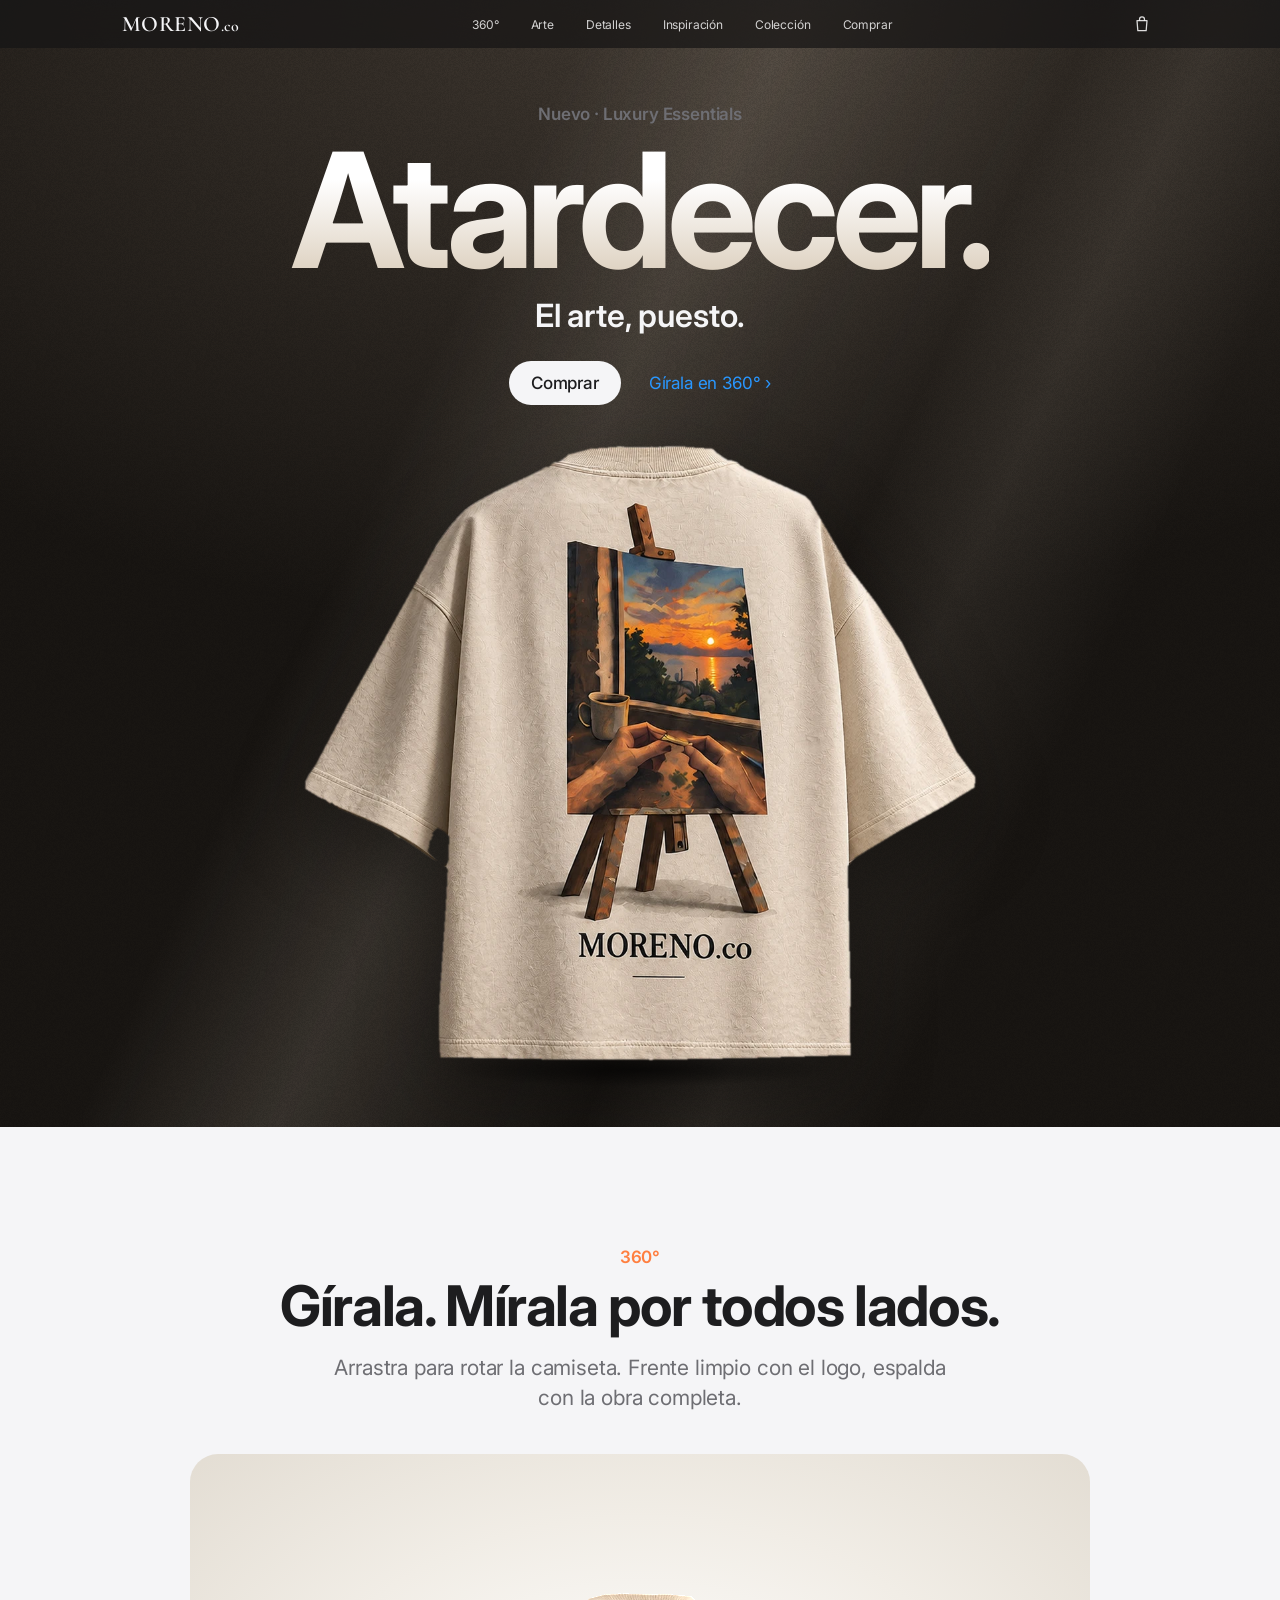
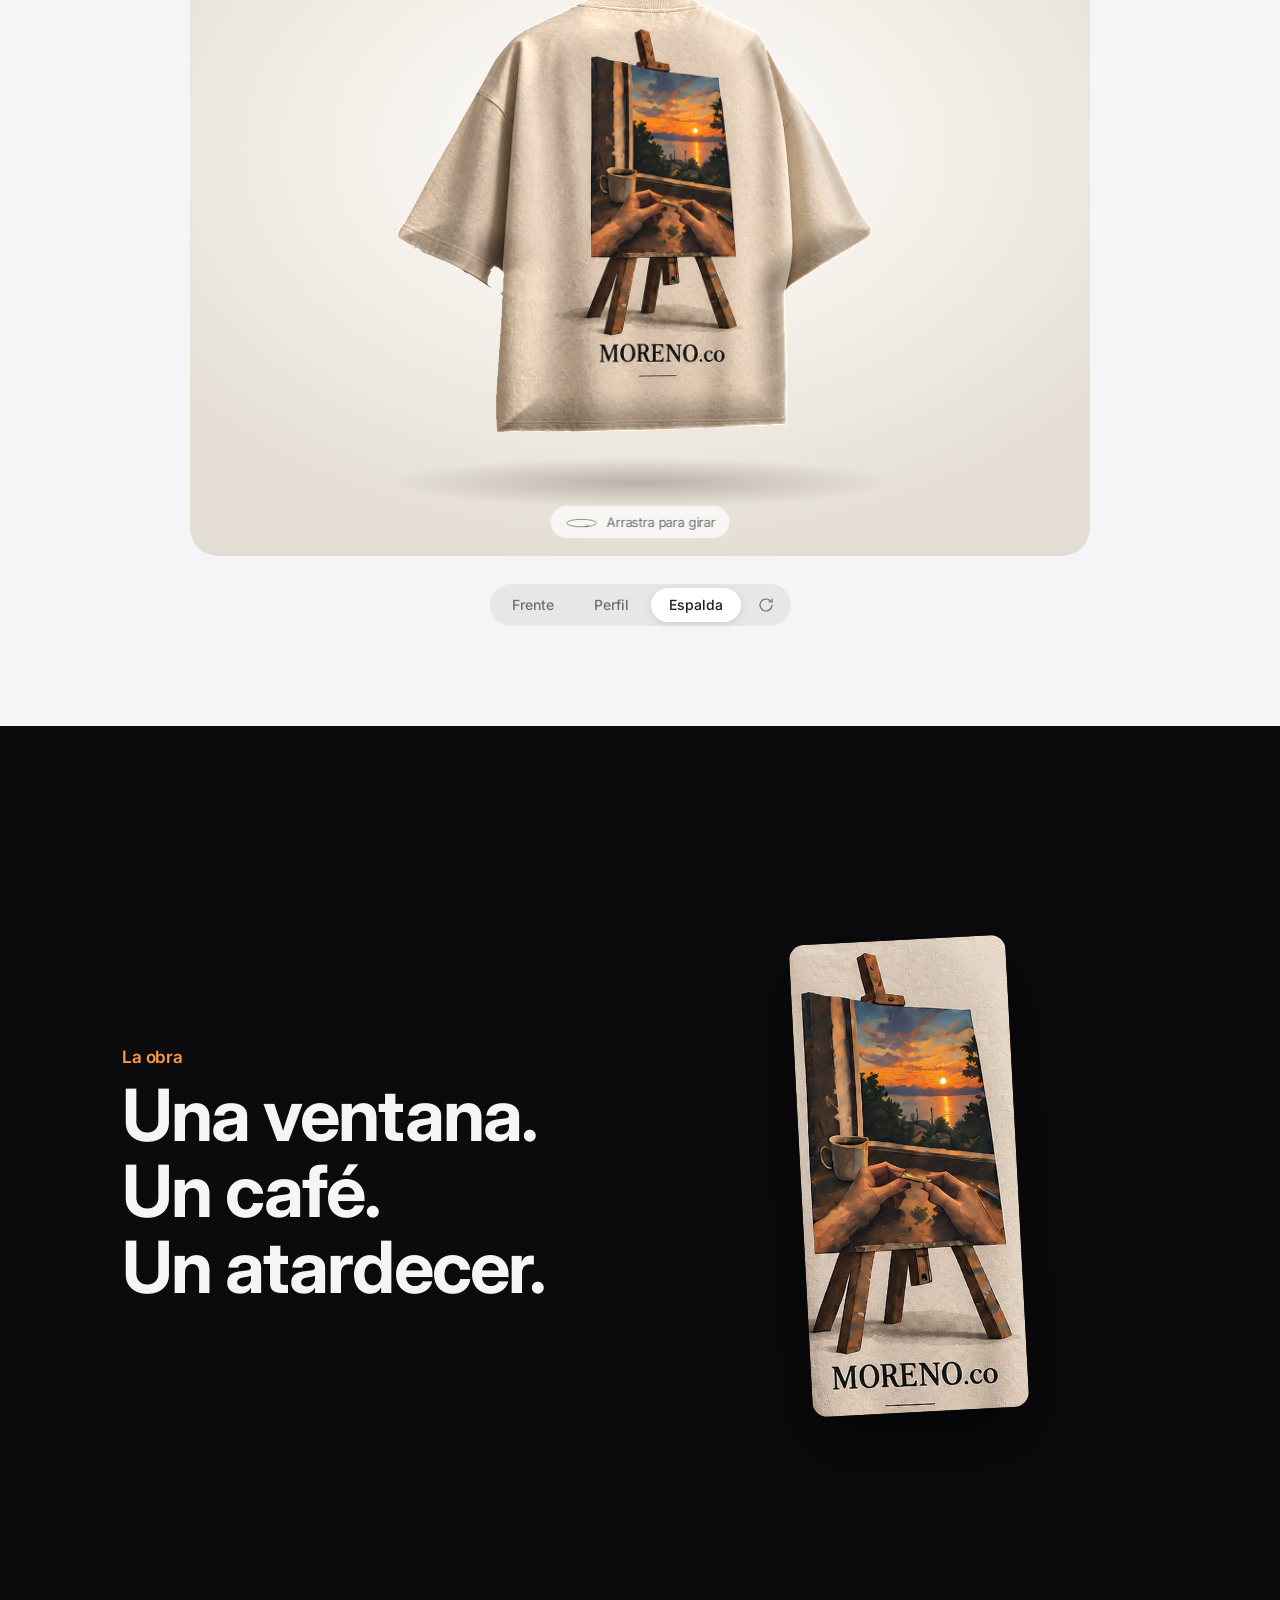
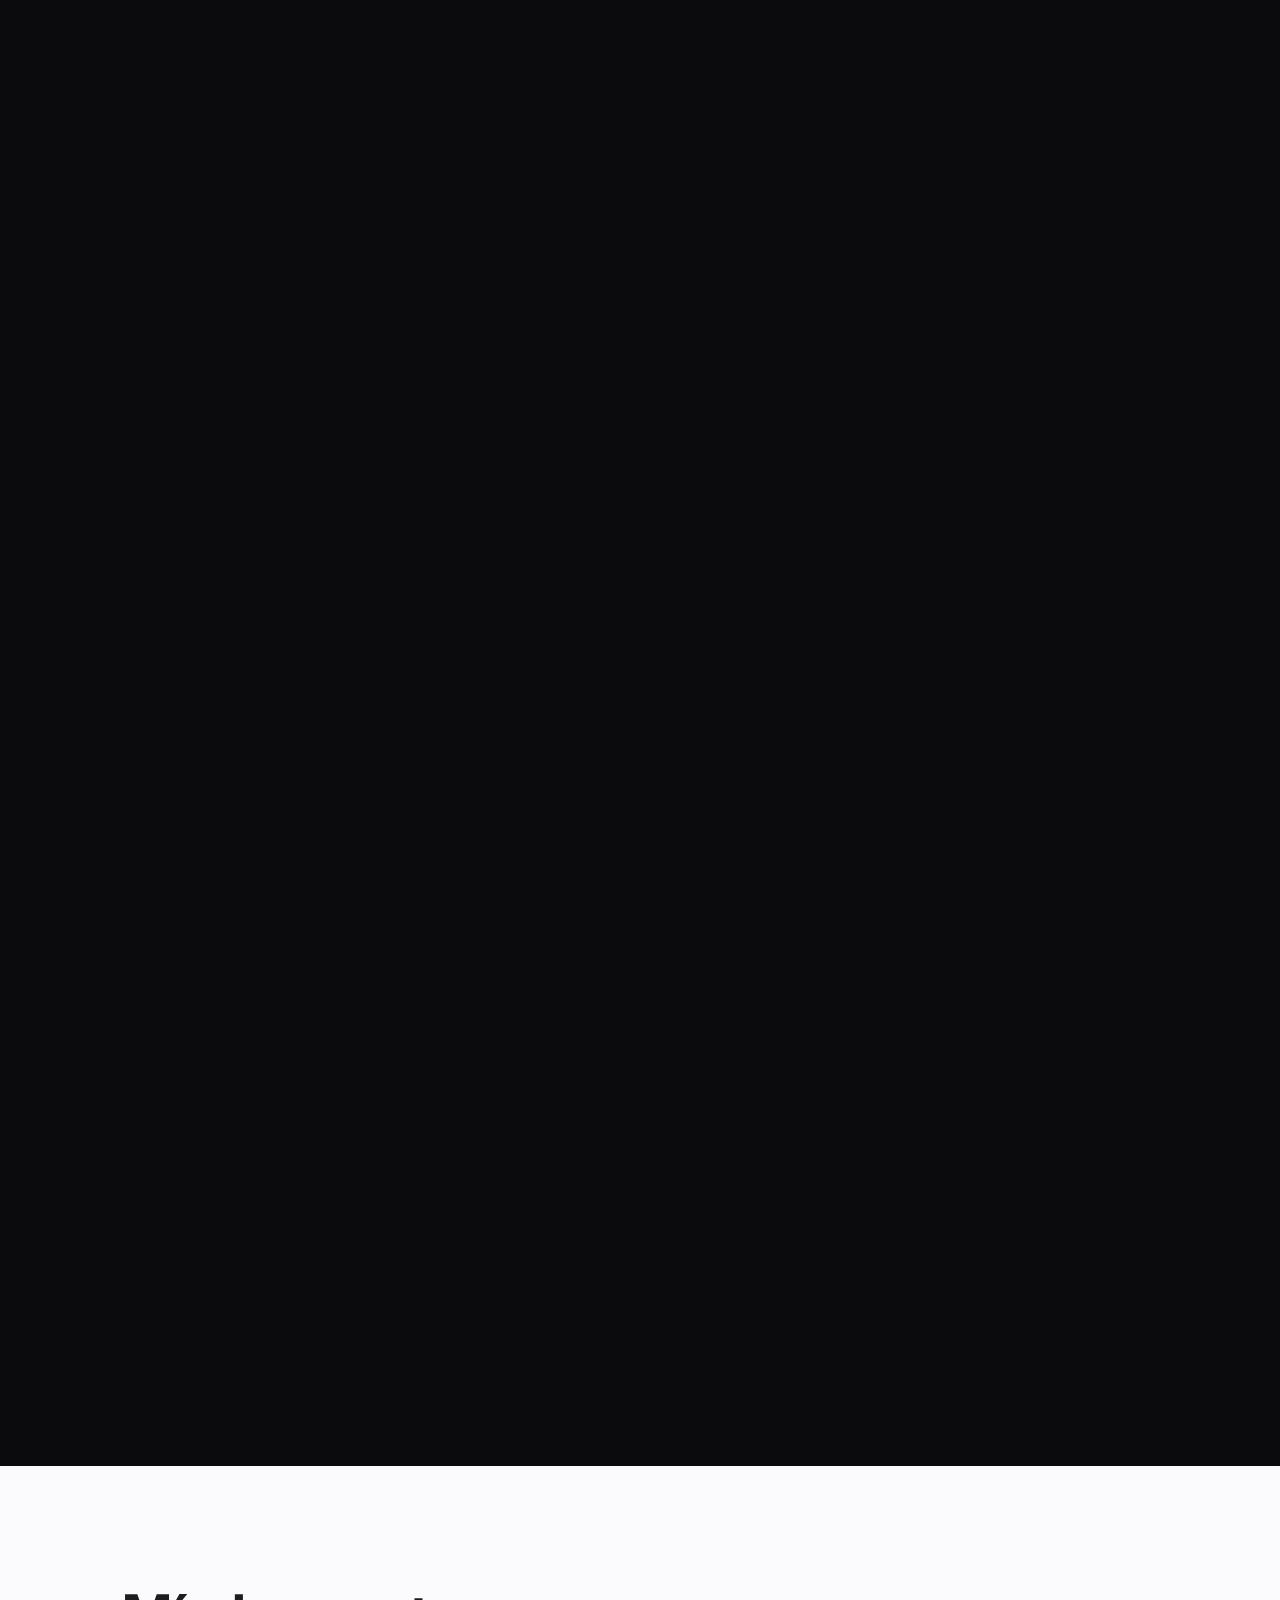
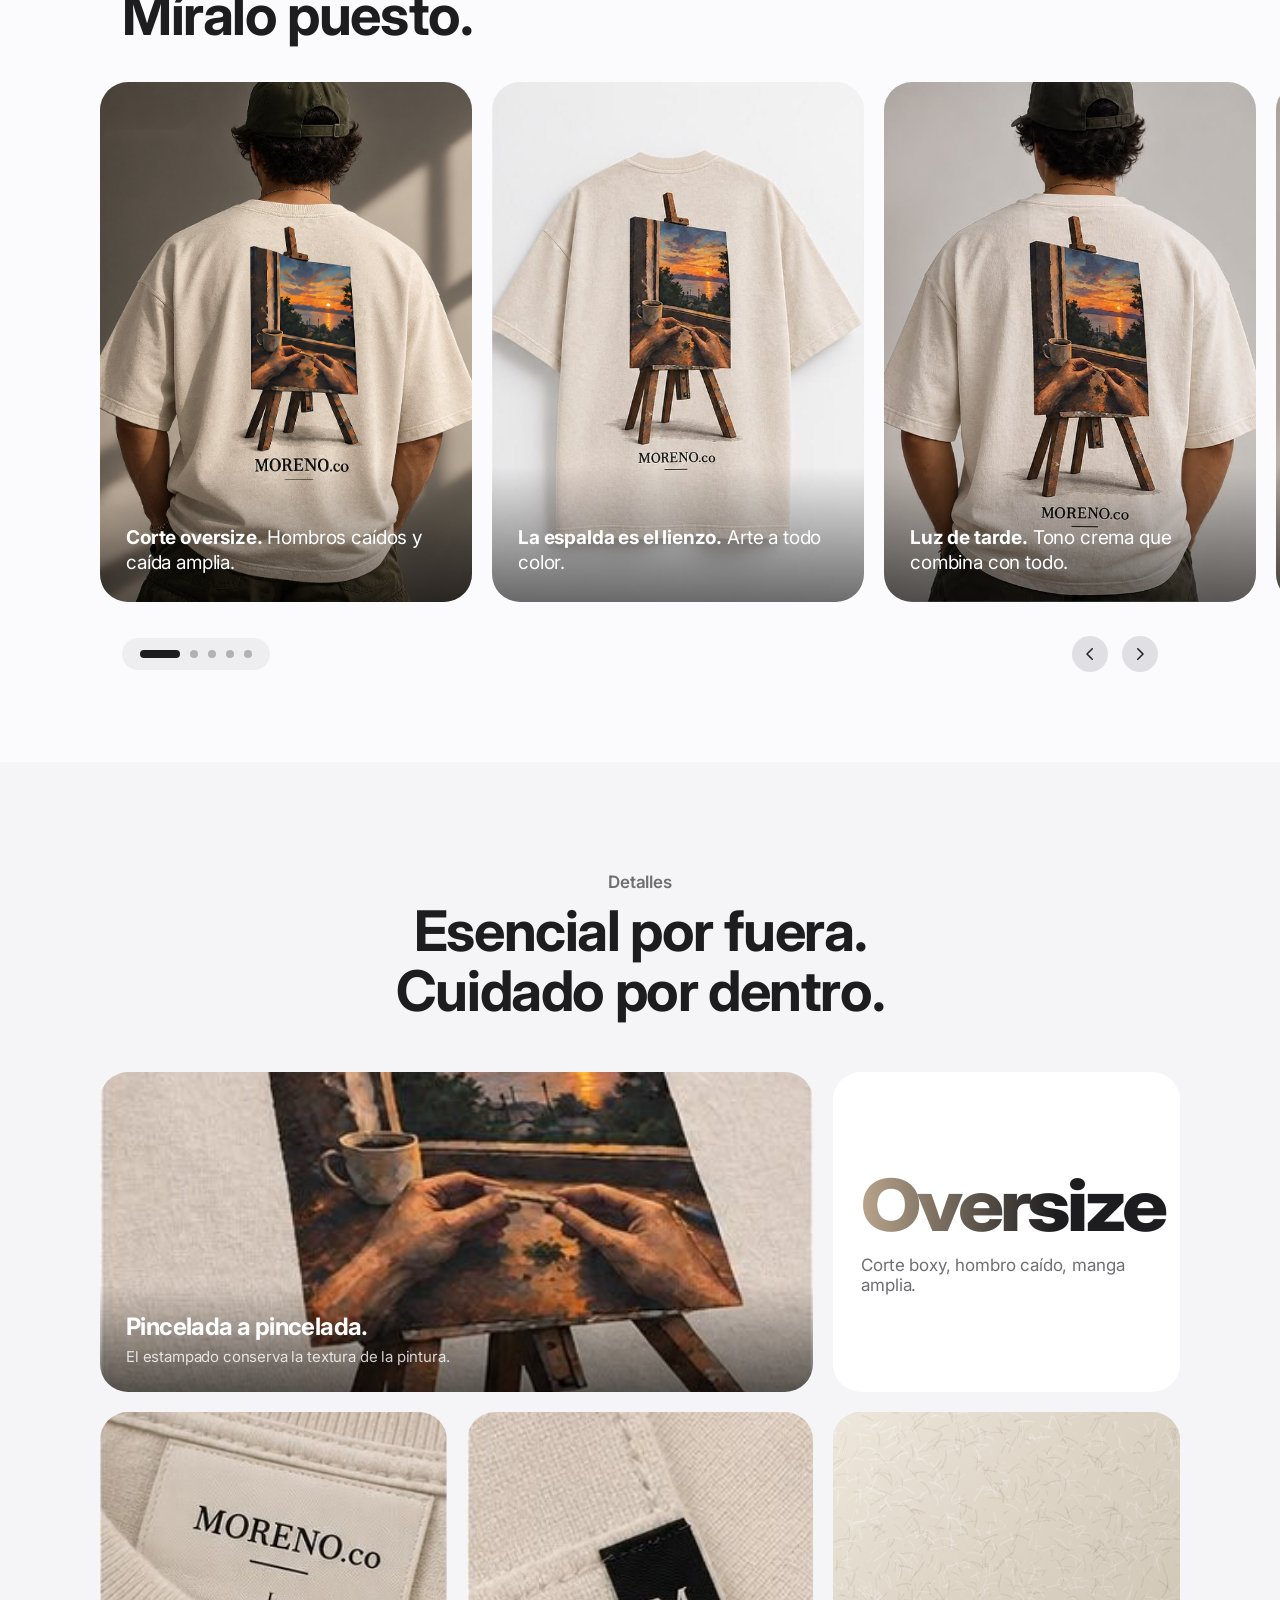
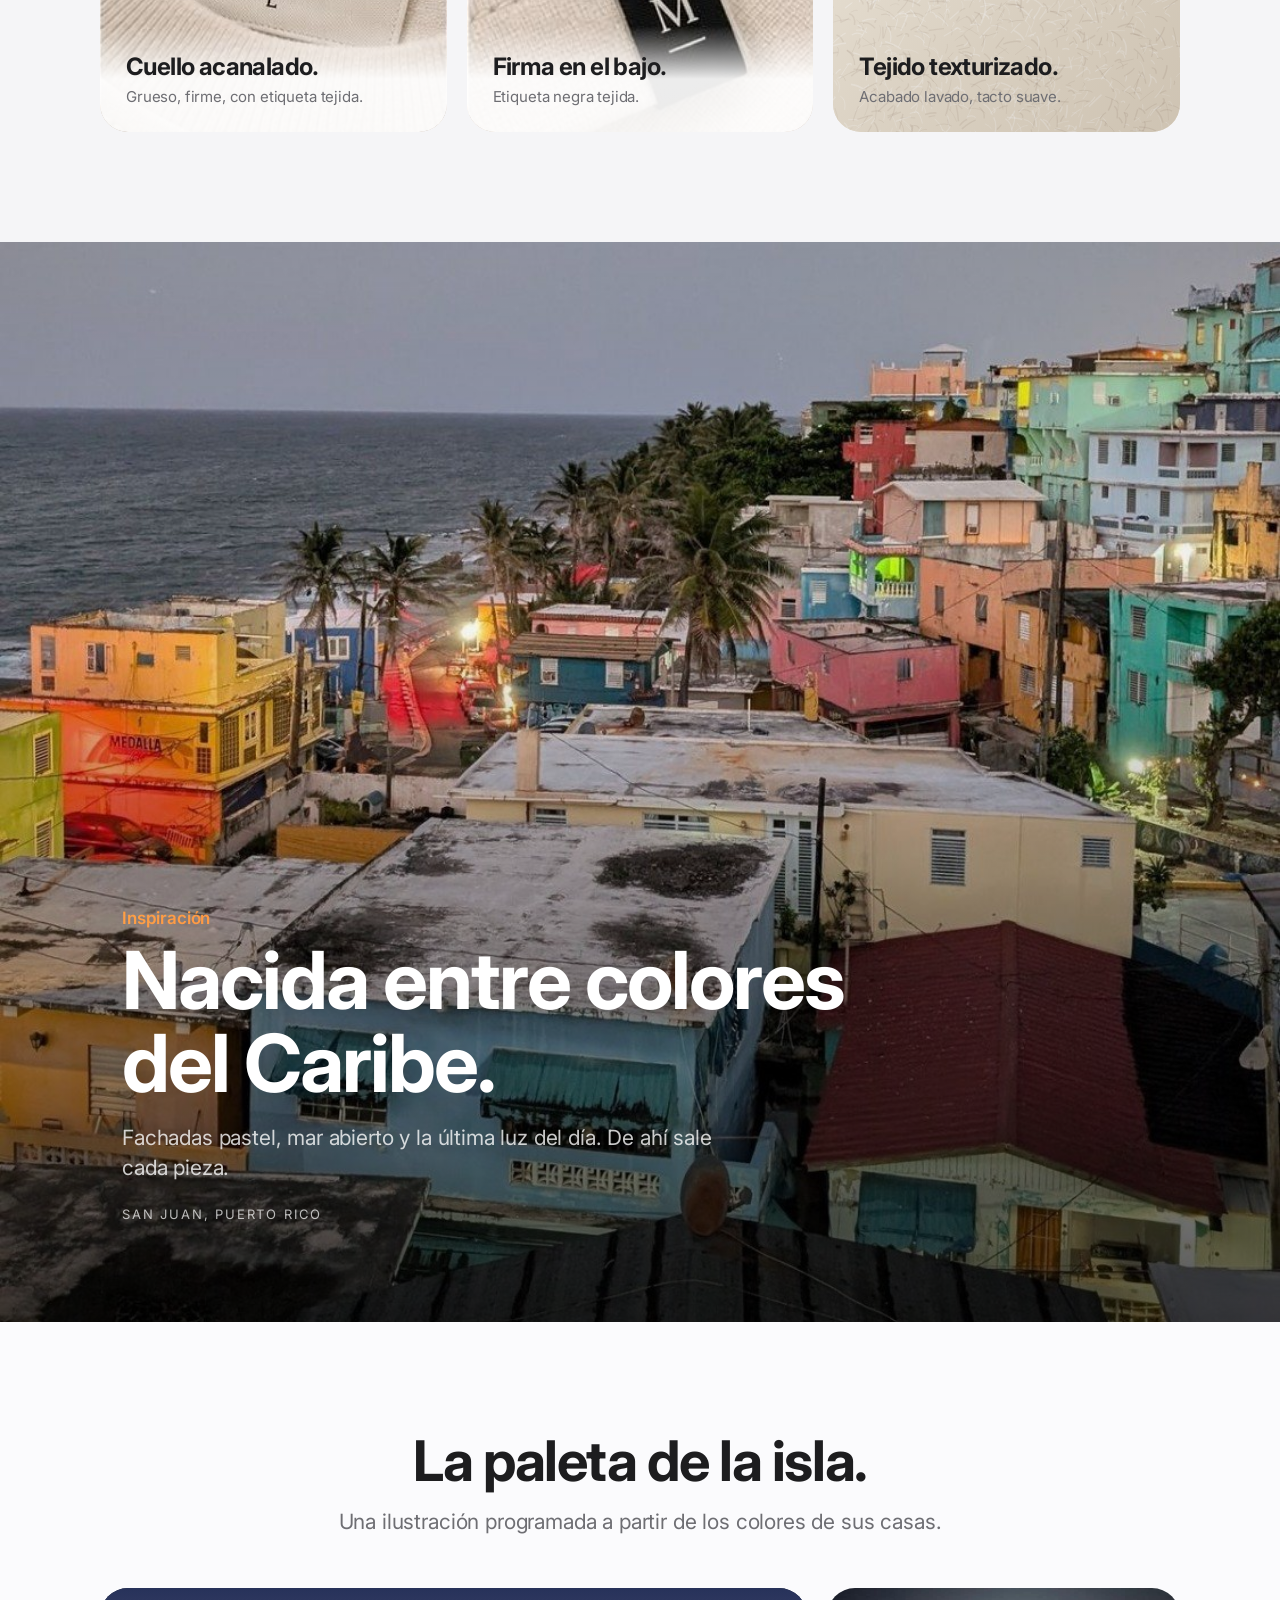
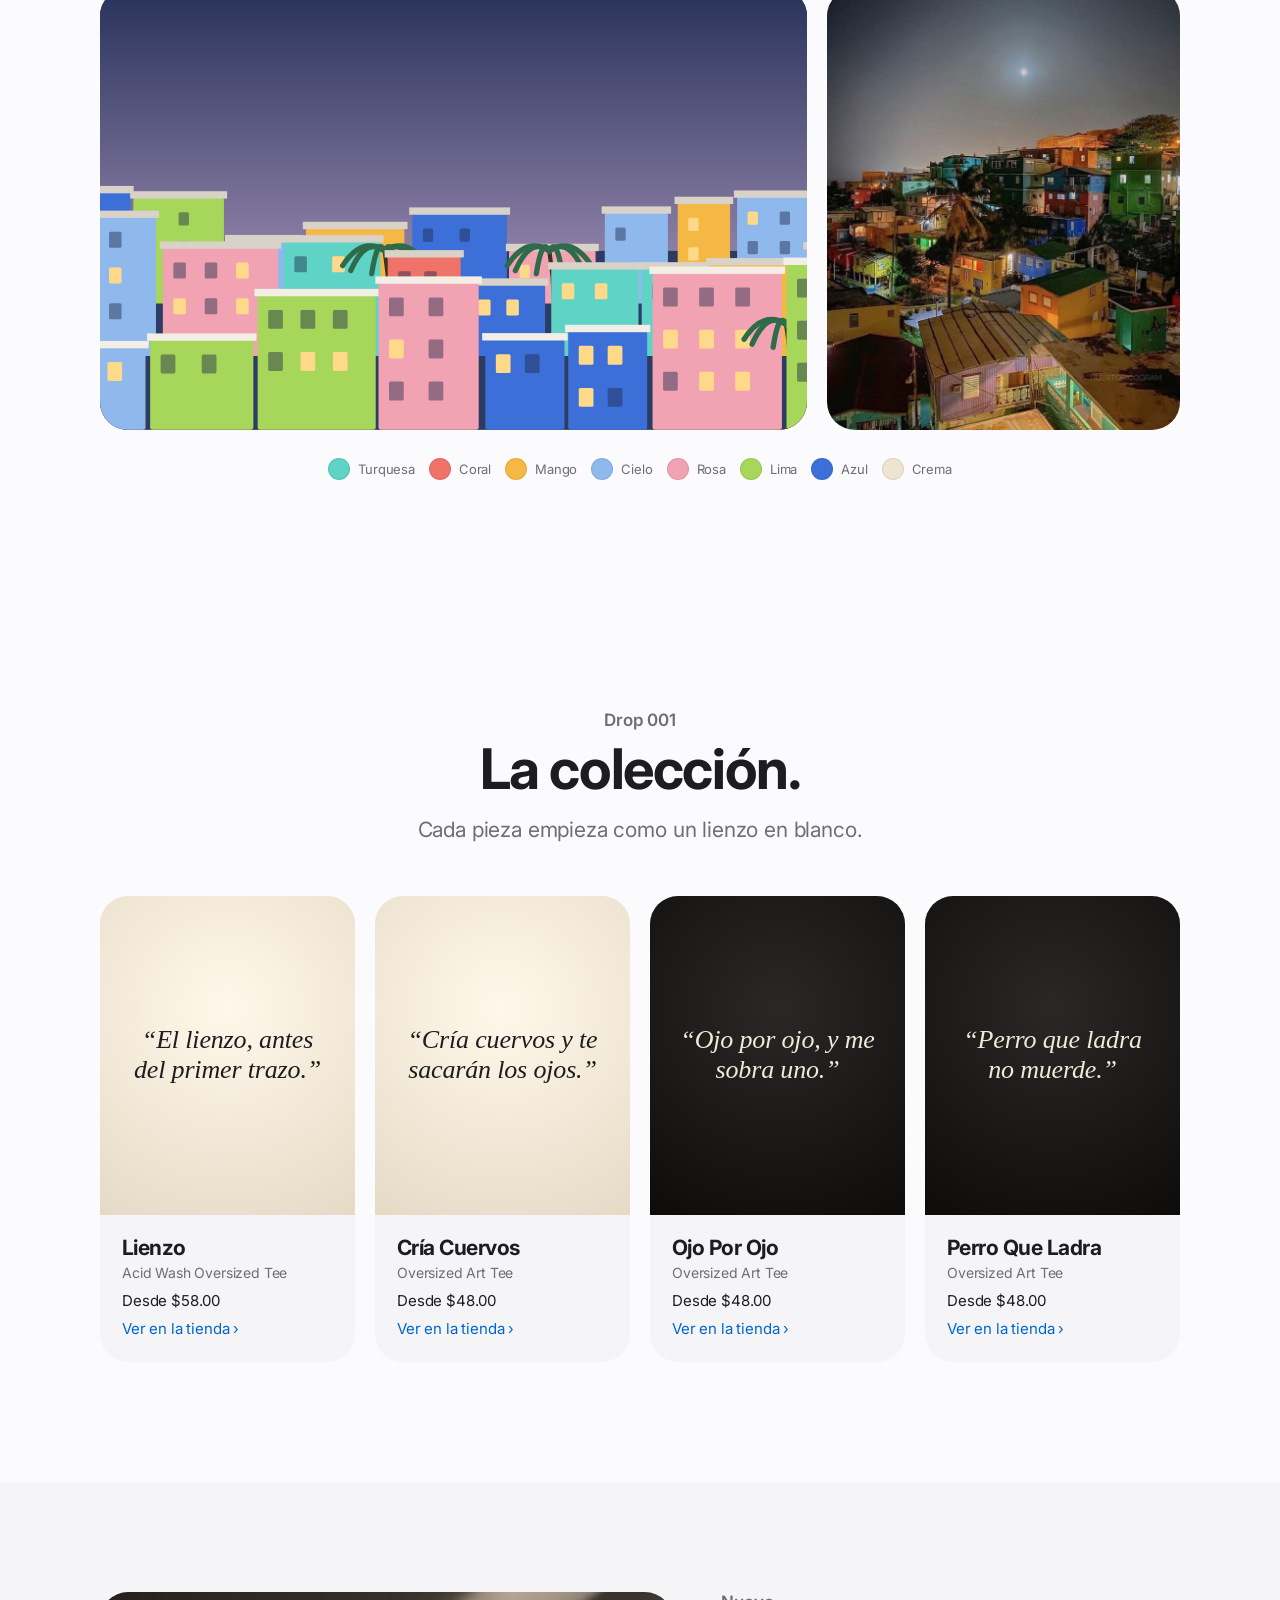
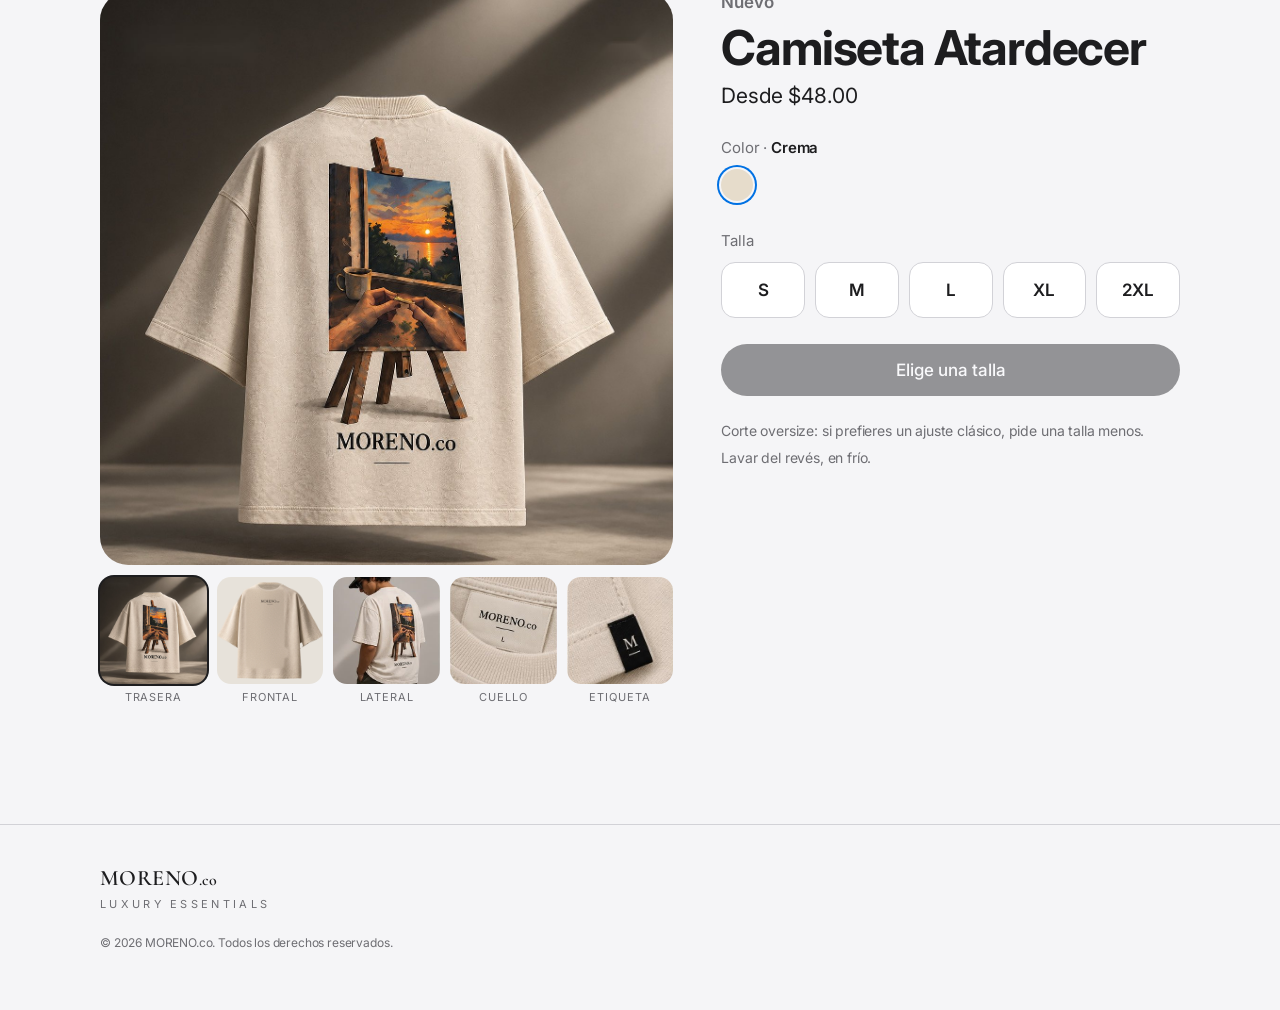
==== commit 9f125311: "Connect storefront to Shopify and add theme sections for the 360° viewer - Site checkout now sends t" ====
--- a/index.html
+++ b/index.html
@@ -22,6 +22,7 @@
         <a href="#arte">Arte</a>
         <a href="#detalles">Detalles</a>
         <a href="#inspiracion">Inspiración</a>
+        <a href="#coleccion">Colección</a>
         <a href="#comprar">Comprar</a>
       </nav>
       <button class="bag-btn" id="bagBtn" aria-label="Abrir bolsa">
@@ -207,6 +208,16 @@
       <ul class="swatches" id="swatches"></ul>
     </section>
 
+    <!-- COLECCIÓN (catálogo de Shopify) -->
+    <section class="collection" id="coleccion">
+      <div class="section-head reveal">
+        <p class="eyebrow">Drop 001</p>
+        <h2>La colección.</h2>
+        <p class="lead">Cada pieza empieza como un lienzo en blanco.</p>
+      </div>
+      <div class="collection__grid" id="collectionGrid"></div>
+    </section>
+
     <!-- COMPRAR -->
     <section class="buy" id="comprar">
       <div class="buy__grid">
@@ -260,7 +271,8 @@
     <ul class="bag__list" id="bagList"></ul>
     <div class="bag__foot">
       <div class="bag__total"><span>Subtotal</span><strong id="bagTotal"></strong></div>
-      <button class="btn btn--block" disabled title="El pago en línea aún no está conectado">Pagar (próximamente)</button>
+      <button class="btn btn--block" id="checkout" disabled>Pagar</button>
+      <p class="bag__note">Pago seguro con Shopify.</p>
     </div>
   </aside>
 
--- a/css/styles.css
+++ b/css/styles.css
@@ -310,6 +310,24 @@
 .skyline .win { opacity: 0; transition: opacity .6s ease; }
 .skyline.is-in .win { opacity: 1; }
 
+/* ---------- Colección ---------- */
+.collection { padding: 110px 22px 120px; background: var(--paper); }
+.collection__grid { max-width: var(--max); margin: 50px auto 0; display: grid; grid-template-columns: repeat(4, 1fr); gap: 20px; }
+.product-card { display: block; text-decoration: none; color: inherit; border-radius: var(--radius); overflow: hidden; background: var(--mist); transition: transform .4s var(--ease), box-shadow .4s var(--ease); }
+.product-card:hover { transform: translateY(-4px); box-shadow: 0 20px 40px rgba(0, 0, 0, .08); }
+.product-card__media { aspect-ratio: 4 / 5; background: var(--sand); }
+.product-card__media img { width: 100%; height: 100%; object-fit: cover; }
+.product-card__art { width: 100%; height: 100%; display: grid; place-items: center; padding: 26px; text-align: center; }
+.product-card__art span { font-family: var(--serif); font-size: 26px; font-style: italic; line-height: 1.15; }
+.product-card__art--cream { background: radial-gradient(circle at 50% 35%, #fff8ea, #e5dac6); color: var(--ink); }
+.product-card__art--black { background: radial-gradient(circle at 50% 35%, #2a2826, #0d0c0b); color: #f2ead9; }
+.product-card__body { padding: 20px 22px 24px; }
+.product-card__body h3 { font-size: 21px; }
+.product-card__body p { font-size: 14px; color: var(--ink-2); margin-top: 4px; }
+.product-card__body .product-card__price { color: var(--ink); margin: 10px 0 8px; font-size: 15px; }
+.link-arrow--dark { color: #0066cc; font-size: 15px; }
+.bag__note { margin-top: 10px; text-align: center; font-size: 12px; color: var(--ink-2); }
+
 /* ---------- Comprar ---------- */
 .buy { padding: 110px 22px 120px; background: var(--mist); }
 .buy__grid { max-width: var(--max); margin: 0 auto; display: grid; grid-template-columns: 1.25fr 1fr; gap: 48px; align-items: start; }
@@ -328,7 +346,7 @@
 .field__label { display: block; font-size: 15px; color: var(--ink-2); margin-bottom: 12px; }
 .field__label strong { color: var(--ink); font-weight: 600; }
 .swatch-pick__dot { display: block; width: 32px; height: 32px; border-radius: 50%; background: #e6dccb; box-shadow: 0 0 0 2px var(--mist), 0 0 0 4px #0071e3; }
-.sizes { display: grid; grid-template-columns: repeat(4, 1fr); gap: 10px; margin-bottom: 26px; }
+.sizes { display: grid; grid-template-columns: repeat(5, 1fr); gap: 10px; margin-bottom: 26px; }
 .sizes button {
   min-height: 56px; border-radius: 14px; border: 1px solid #d2d2d7; background: #fff;
   font-size: 17px; font-weight: 600; transition: border-color .2s, box-shadow .2s;
@@ -377,6 +395,7 @@
   .bento { grid-template-columns: 1fr 1fr; grid-auto-rows: 260px; }
   .tile--wide, .tile--fabric { grid-column: span 2; }
   .palette__grid { grid-template-columns: 1fr; }
+  .collection__grid { grid-template-columns: repeat(2, 1fr); }
   .buy__grid { grid-template-columns: 1fr; gap: 32px; }
   .buy__gallery { position: static; }
 }
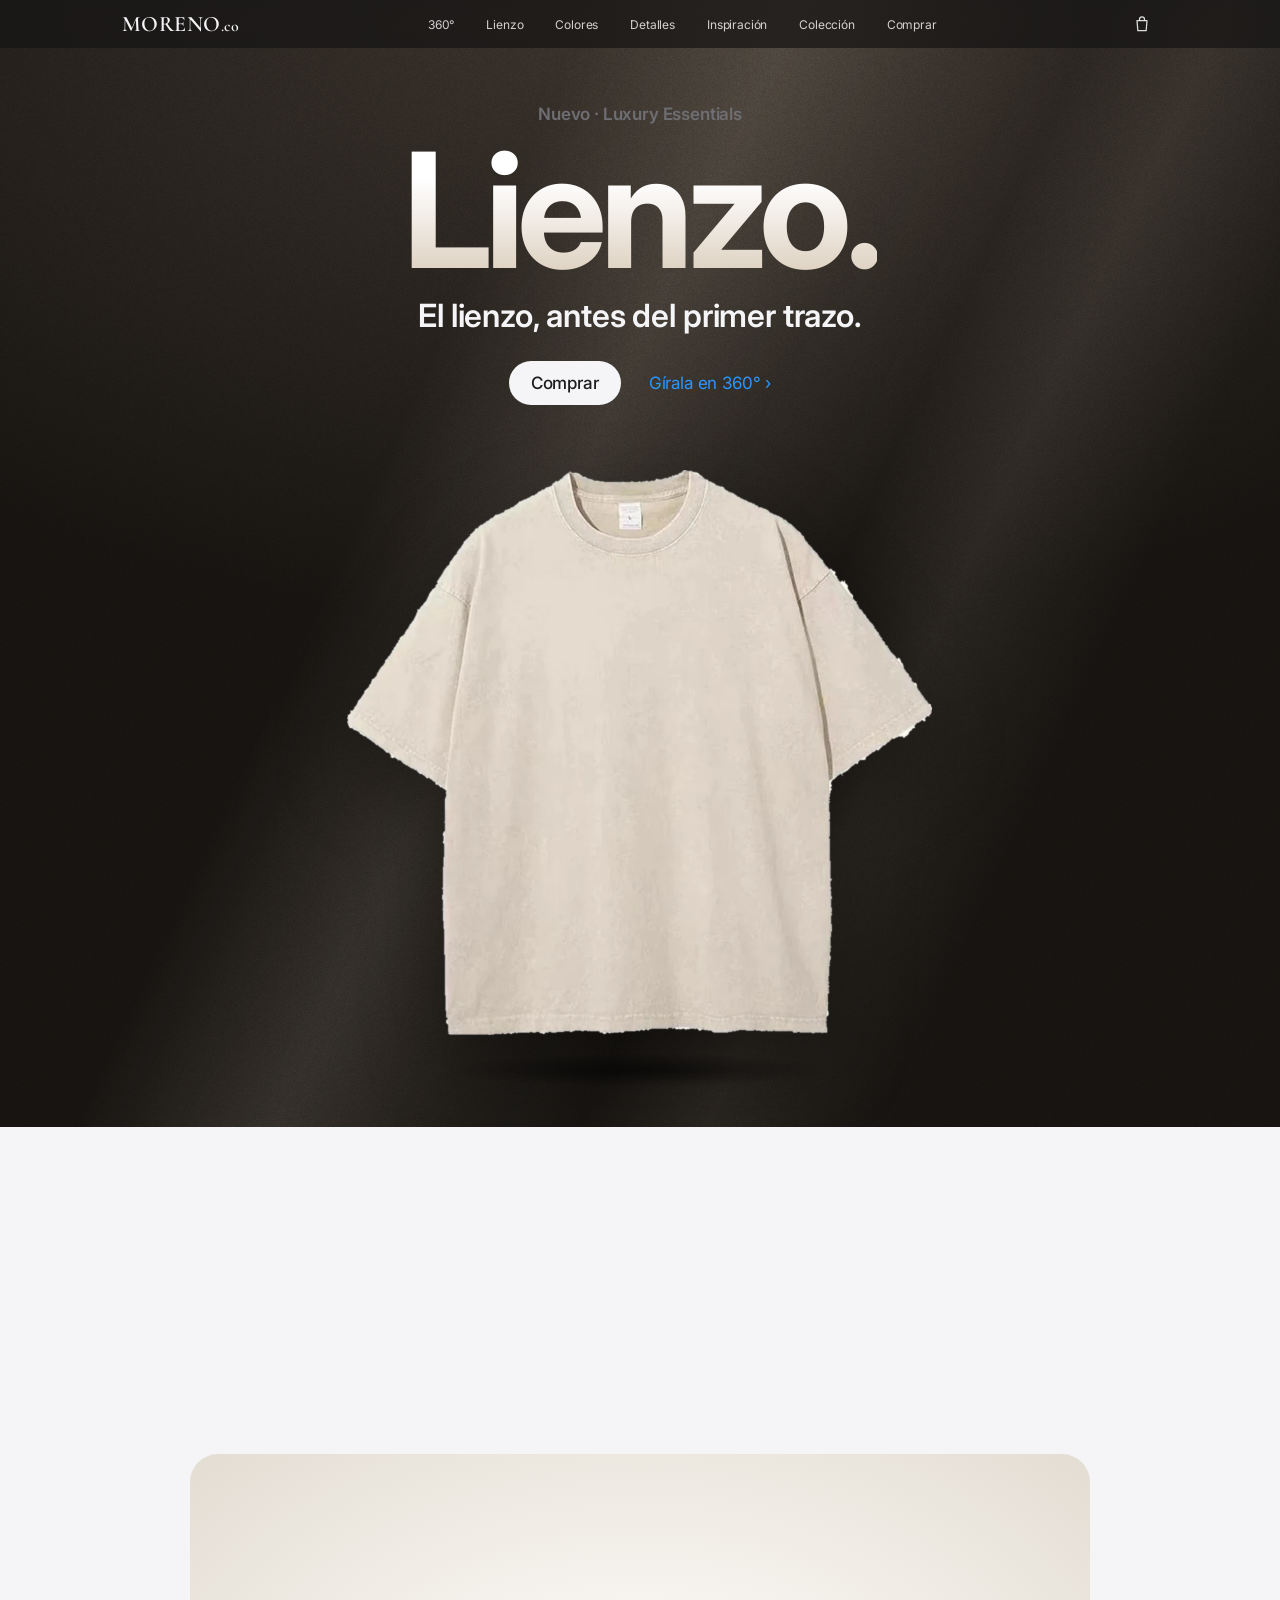
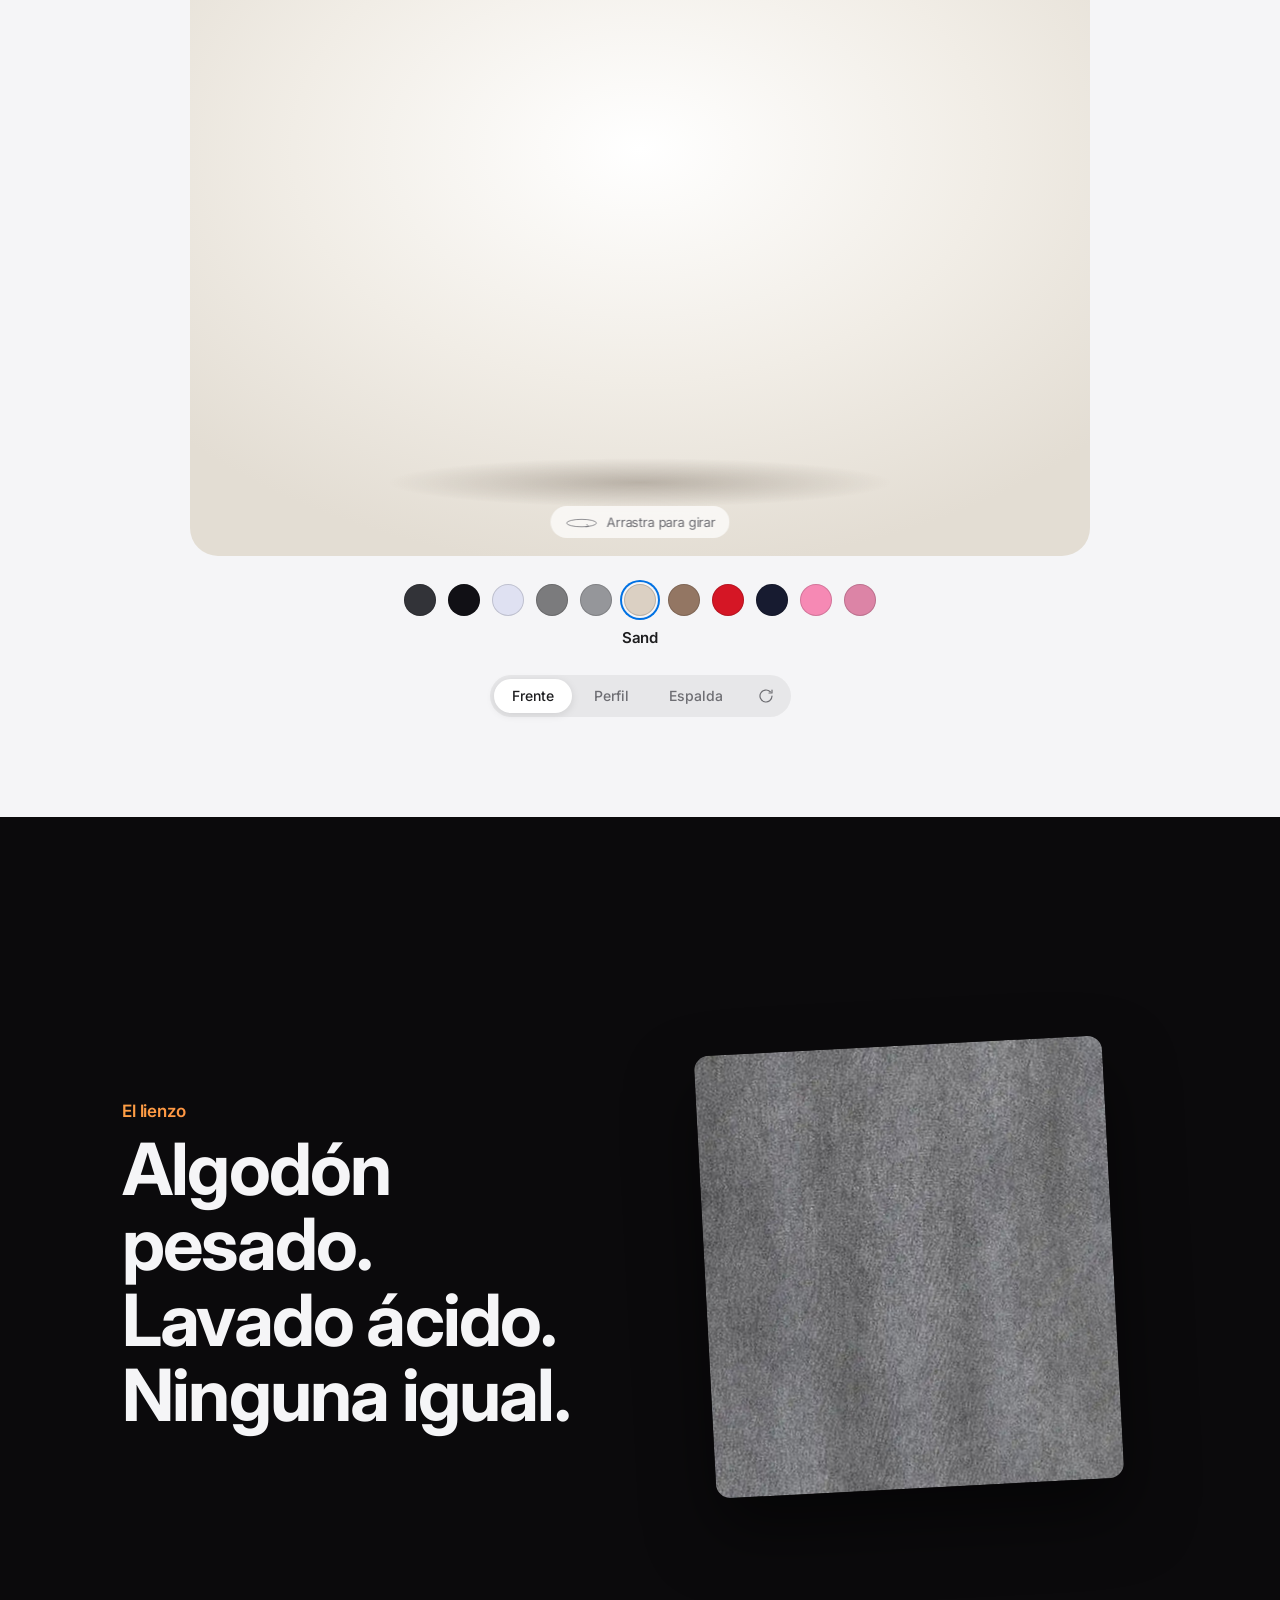
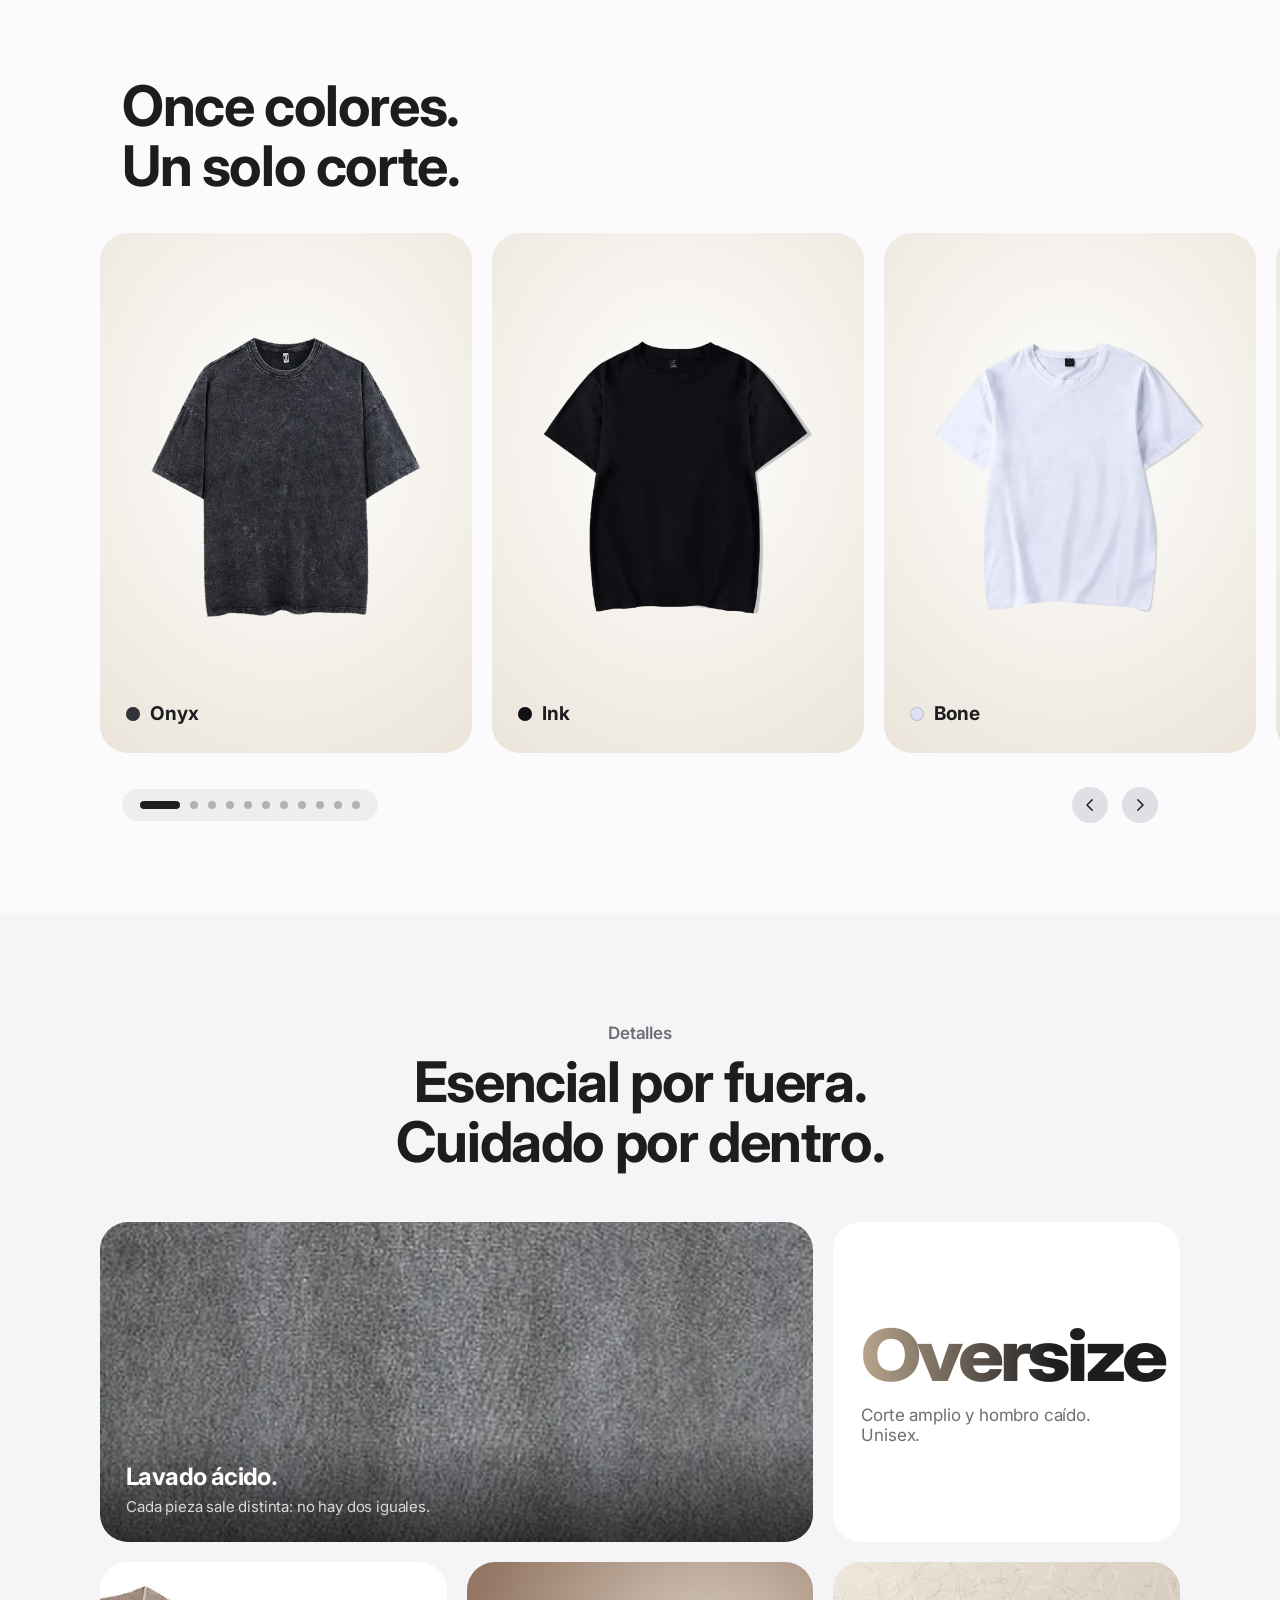
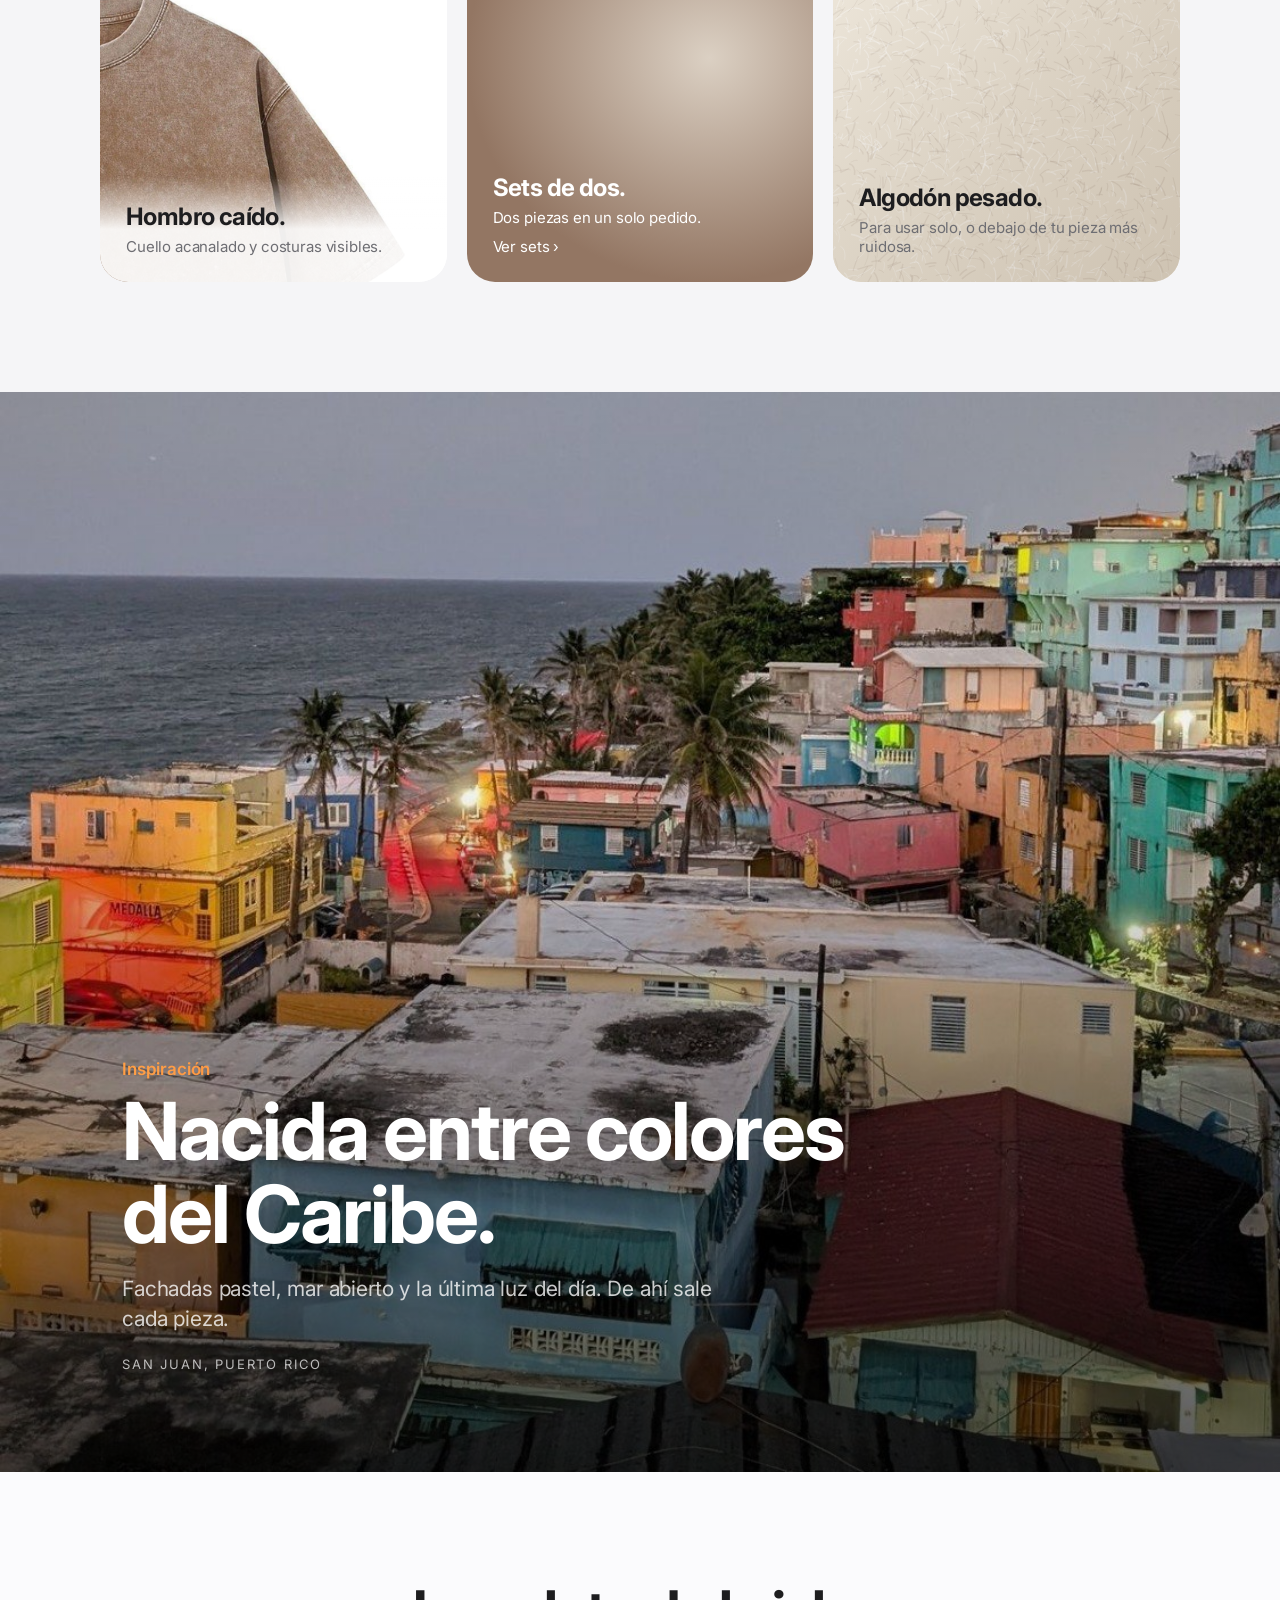
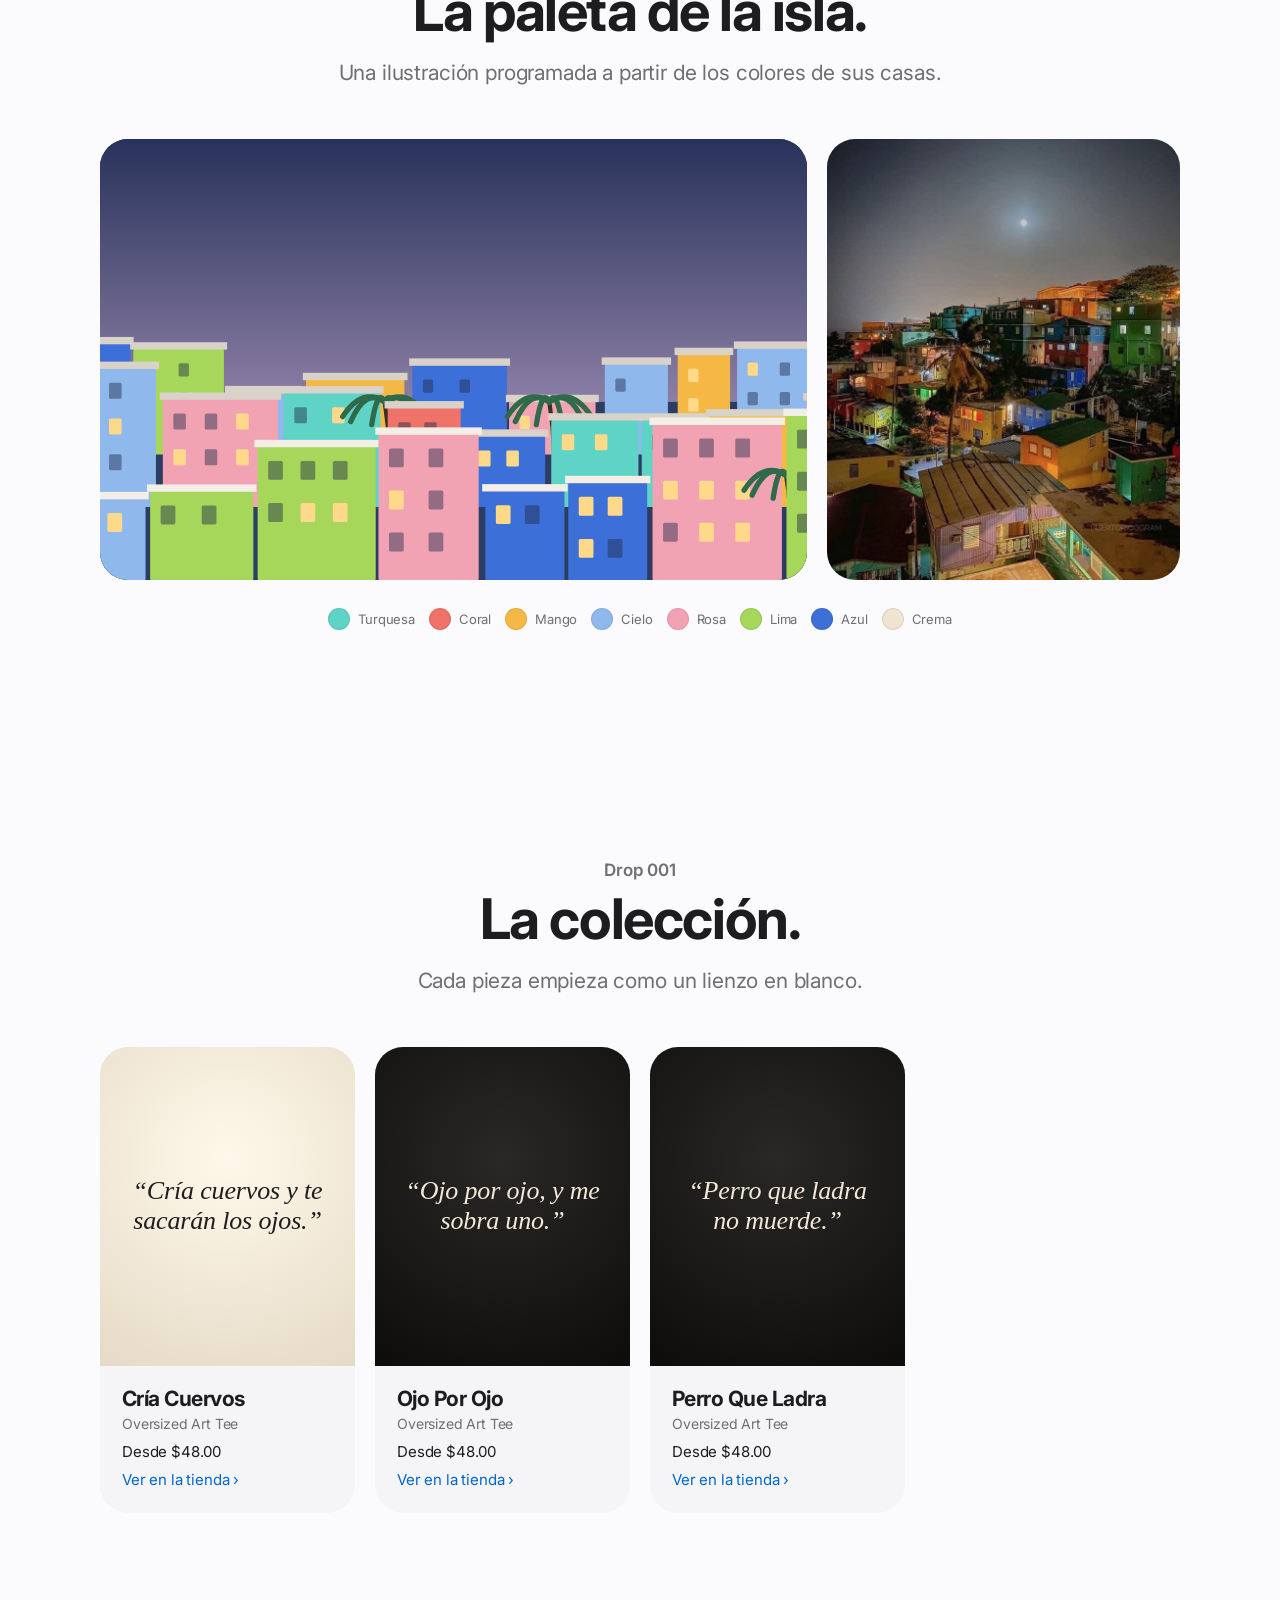
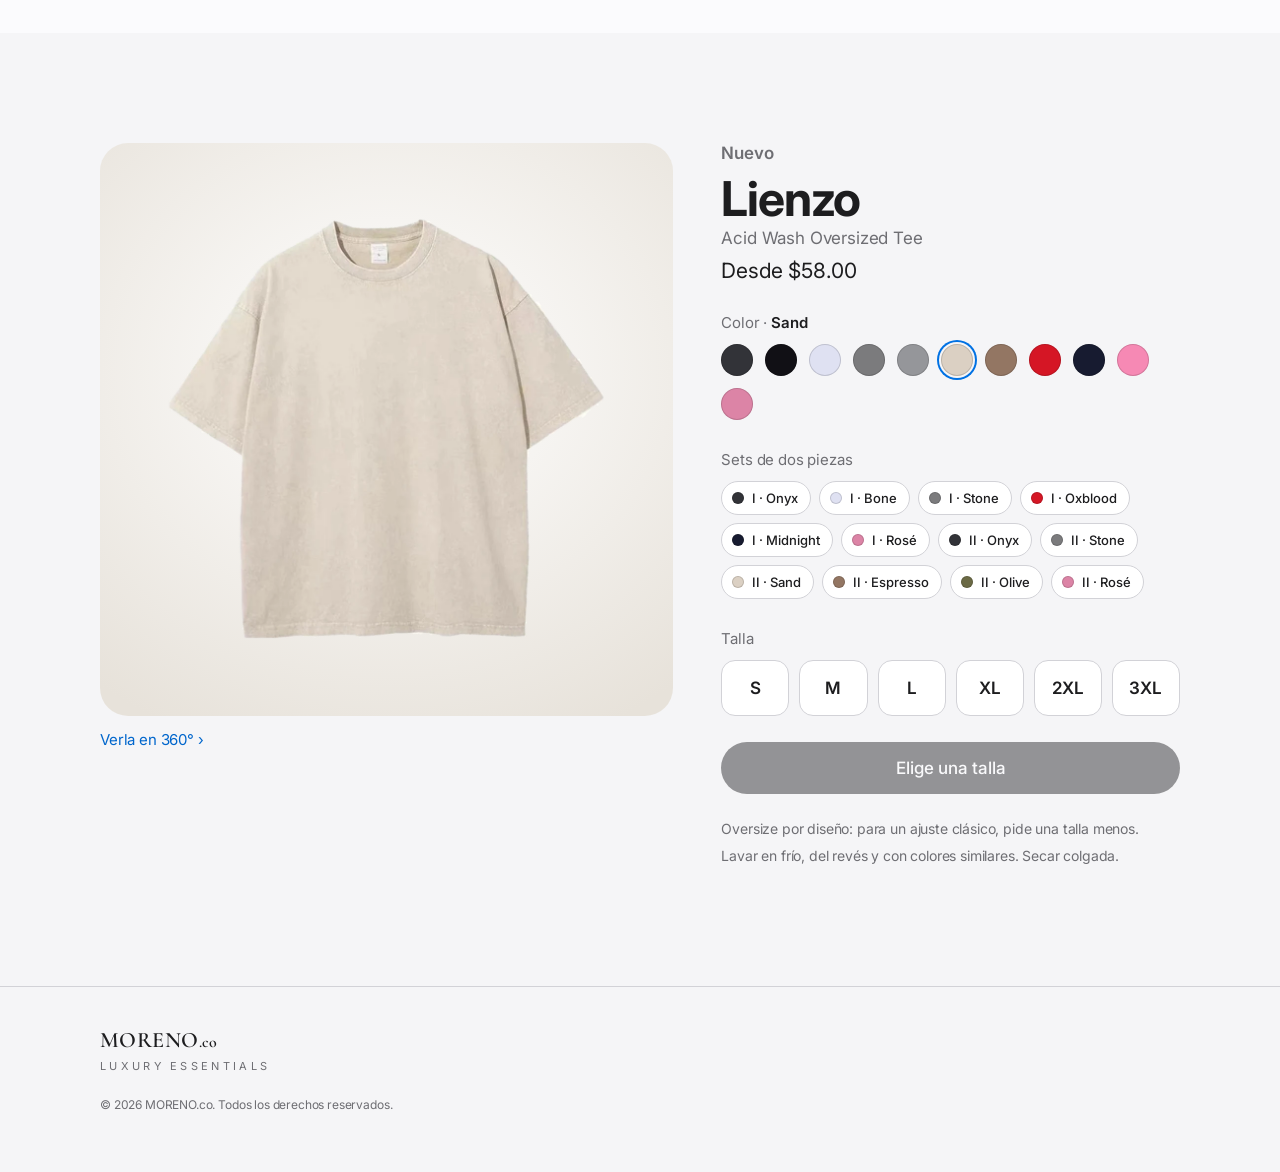
==== commit fb5c3d30: "Use the AutoDS product "Lienzo" instead of the Atardecer mockup - Site now sells Lienzo — Acid Wash " ====
--- a/index.html
+++ b/index.html
@@ -4,7 +4,7 @@
   <meta charset="utf-8">
   <meta name="viewport" content="width=device-width, initial-scale=1, viewport-fit=cover">
   <title>MORENO.co — Luxury Essentials</title>
-  <meta name="description" content="MORENO.co · Luxury Essentials. Camiseta Atardecer: corte oversize, tejido texturizado y arte al óleo en la espalda.">
+  <meta name="description" content="MORENO.co · Luxury Essentials. Lienzo: camiseta oversize de algodón pesado con lavado ácido, en once colores.">
   <meta name="theme-color" content="#f5f5f7">
   <link rel="preconnect" href="https://fonts.googleapis.com">
   <link rel="preconnect" href="https://fonts.gstatic.com" crossorigin>
@@ -19,7 +19,8 @@
       <a class="wordmark" href="#top" aria-label="MORENO.co inicio">MORENO<span>.co</span></a>
       <nav class="nav__links" aria-label="Principal">
         <a href="#viewer">360°</a>
-        <a href="#arte">Arte</a>
+        <a href="#arte">Lienzo</a>
+        <a href="#colores">Colores</a>
         <a href="#detalles">Detalles</a>
         <a href="#inspiracion">Inspiración</a>
         <a href="#coleccion">Colección</a>
@@ -35,7 +36,7 @@
   <!-- Sub-nav de producto (estilo Apple) -->
   <div class="subnav" id="subnav">
     <div class="subnav__inner">
-      <span class="subnav__title">Camiseta Atardecer</span>
+      <span class="subnav__title">Lienzo</span>
       <div class="subnav__actions">
         <a href="#viewer" class="subnav__link">Ver en 360°</a>
         <a href="#comprar" class="btn btn--sm">Comprar</a>
@@ -51,15 +52,20 @@
       <div class="hero__grain" id="grain" aria-hidden="true"></div>
       <div class="hero__copy reveal">
         <p class="eyebrow">Nuevo · Luxury Essentials</p>
-        <h1 class="hero__title">Atardecer.</h1>
-        <p class="hero__sub">El arte, puesto.</p>
+        <h1 class="hero__title">Lienzo.</h1>
+        <p class="hero__sub">El lienzo, antes del primer trazo.</p>
         <div class="hero__ctas">
           <a href="#comprar" class="btn">Comprar</a>
           <a href="#viewer" class="link-arrow">Gírala en 360°</a>
         </div>
       </div>
       <div class="hero__stage" id="heroStage">
-        <img class="hero__shirt" src="assets/img/shirt-back.webp" alt="Camiseta Atardecer de MORENO.co vista desde la espalda, con una pintura de un atardecer sobre un caballete" width="1024" height="1024">
+        <div class="hero__shirts" id="heroShirts">
+          <img class="hero__shirt is-on" src="assets/img/lienzo/sand.webp" alt="Camiseta Lienzo de MORENO.co en color Sand" width="1024" height="1024">
+          <img class="hero__shirt" src="assets/img/lienzo/onyx.webp" alt="" width="1024" height="1024" loading="lazy">
+          <img class="hero__shirt" src="assets/img/lienzo/espresso.webp" alt="" width="1024" height="1024" loading="lazy">
+          <img class="hero__shirt" src="assets/img/lienzo/stone.webp" alt="" width="1024" height="1024" loading="lazy">
+        </div>
         <div class="hero__shadow" aria-hidden="true"></div>
       </div>
     </section>
@@ -68,30 +74,46 @@
     <section class="viewer" id="viewer">
       <div class="section-head reveal">
         <p class="eyebrow eyebrow--sun">360°</p>
-        <h2>Gírala. Mírala por todos lados.</h2>
-        <p class="lead">Arrastra para rotar la camiseta. Frente limpio con el logo, espalda con la obra completa.</p>
-      </div>
-      <div class="viewer__stage" id="viewerStage">
-        <canvas id="viewerCanvas" aria-label="Visor 3D de la camiseta. Arrastra para girar." role="img"></canvas>
-        <div class="viewer__fallback" id="viewerFallback" hidden>
-          <div class="flip" id="flip">
-            <img class="flip__face" src="assets/img/shirt-back.webp" alt="Espalda">
-            <img class="flip__face flip__face--front" src="assets/img/shirt-front.webp" alt="Frente">
-          </div>
-        </div>
-        <div class="viewer__floor" aria-hidden="true"></div>
-        <div class="viewer__hint" id="viewerHint">
-          <svg viewBox="0 0 64 24" aria-hidden="true"><ellipse cx="32" cy="14" rx="28" ry="7" fill="none" stroke="currentColor" stroke-width="1.4"/><path d="M40 21l5-0.5-3-4" fill="none" stroke="currentColor" stroke-width="1.4" stroke-linecap="round" stroke-linejoin="round"/></svg>
-          Arrastra para girar
-        </div>
-      </div>
-      <div class="segmented" role="tablist" aria-label="Vista">
-        <button role="tab" data-view="front">Frente</button>
-        <button role="tab" data-view="side">Perfil</button>
-        <button role="tab" data-view="back" aria-selected="true">Espalda</button>
-        <button role="tab" data-view="spin" class="segmented__spin" aria-label="Girar automáticamente">
-          <svg viewBox="0 0 24 24" aria-hidden="true"><path d="M20 12a8 8 0 1 1-2.34-5.66" fill="none" stroke="currentColor" stroke-width="1.6" stroke-linecap="round"/><path d="M20 4v4h-4" fill="none" stroke="currentColor" stroke-width="1.6" stroke-linecap="round" stroke-linejoin="round"/></svg>
-        </button>
+        <h2>Gírala. Elige tu color.</h2>
+        <p class="lead">Arrastra para rotar la camiseta y toca un color para verla con su foto real.</p>
+      </div>
+      <div class="viewer__wrap" id="viewer360" data-moreno-360 data-tex="assets/img/lienzo/{c}.webp" data-height="assets/img/lienzo/{c}-h.png" data-color="sand">
+        <div class="viewer__stage" id="viewerStage" data-stage>
+          <canvas id="viewerCanvas" aria-label="Visor 3D de la camiseta Lienzo. Arrastra para girar." role="img"></canvas>
+          <div class="viewer__fallback" data-fallback hidden>
+            <div class="flip" data-flip>
+              <img class="flip__face" alt="Frente">
+              <img class="flip__face flip__face--back" alt="Espalda">
+            </div>
+          </div>
+          <div class="viewer__floor" aria-hidden="true"></div>
+          <div class="viewer__hint" data-hint>
+            <svg viewBox="0 0 64 24" aria-hidden="true"><ellipse cx="32" cy="14" rx="28" ry="7" fill="none" stroke="currentColor" stroke-width="1.4"/><path d="M40 21l5-0.5-3-4" fill="none" stroke="currentColor" stroke-width="1.4" stroke-linecap="round" stroke-linejoin="round"/></svg>
+            Arrastra para girar
+          </div>
+        </div>
+        <div class="viewer__colors" role="radiogroup" aria-label="Color">
+          <button type="button" role="radio" data-c="onyx" aria-label="Onyx" style="--sw:#323338"></button>
+          <button type="button" role="radio" data-c="ink" aria-label="Ink" style="--sw:#111015"></button>
+          <button type="button" role="radio" data-c="bone" aria-label="Bone" style="--sw:#dfe1f2"></button>
+          <button type="button" role="radio" data-c="stone" aria-label="Stone" style="--sw:#7b7b7d"></button>
+          <button type="button" role="radio" data-c="ash" aria-label="Ash" style="--sw:#95969a"></button>
+          <button type="button" role="radio" data-c="sand" aria-label="Sand" style="--sw:#dbd0c3"></button>
+          <button type="button" role="radio" data-c="espresso" aria-label="Espresso" style="--sw:#937663"></button>
+          <button type="button" role="radio" data-c="oxblood" aria-label="Oxblood" style="--sw:#d51625"></button>
+          <button type="button" role="radio" data-c="midnight" aria-label="Midnight" style="--sw:#171b30"></button>
+          <button type="button" role="radio" data-c="dusty-rose" aria-label="Dusty Rose" style="--sw:#f689b4"></button>
+          <button type="button" role="radio" data-c="rose" aria-label="Rosé" style="--sw:#dc84a6"></button>
+        </div>
+        <p class="viewer__colorname" id="viewerColorName">Sand</p>
+        <div class="segmented" role="tablist" aria-label="Vista">
+          <button role="tab" data-view="front" aria-selected="true">Frente</button>
+          <button role="tab" data-view="side">Perfil</button>
+          <button role="tab" data-view="back">Espalda</button>
+          <button role="tab" data-view="spin" class="segmented__spin" aria-label="Girar automáticamente">
+            <svg viewBox="0 0 24 24" aria-hidden="true"><path d="M20 12a8 8 0 1 1-2.34-5.66" fill="none" stroke="currentColor" stroke-width="1.6" stroke-linecap="round"/><path d="M20 4v4h-4" fill="none" stroke="currentColor" stroke-width="1.6" stroke-linecap="round" stroke-linejoin="round"/></svg>
+          </button>
+        </div>
       </div>
     </section>
 
@@ -101,45 +123,69 @@
       <canvas class="art__sky" id="sky" aria-hidden="true"></canvas>
       <div class="art__sticky">
         <div class="art__copy">
-          <p class="eyebrow eyebrow--sun">La obra</p>
+          <p class="eyebrow eyebrow--sun">El lienzo</p>
           <h2 class="art__title">
-            <span class="art__line">Una ventana.</span>
-            <span class="art__line">Un café.</span>
-            <span class="art__line art__line--sun">Un atardecer.</span>
+            <span class="art__line">Algodón pesado.</span>
+            <span class="art__line">Lavado ácido.</span>
+            <span class="art__line art__line--sun">Ninguna igual.</span>
           </h2>
         </div>
         <figure class="art__frame" id="artFrame">
-          <img src="assets/img/print-art.jpg" alt="Detalle del estampado: un lienzo en un caballete con unas manos, una taza de café y el sol cayendo sobre el mar" loading="lazy">
+          <img src="assets/img/lienzo/detail-wash.jpg" alt="Primer plano del lavado ácido de la tela de Lienzo" loading="lazy">
         </figure>
       </div>
       </div>
     </section>
 
-    <!-- HIGHLIGHTS -->
-    <section class="highlights" id="campana">
+    <!-- COLORES -->
+    <section class="highlights" id="colores">
       <div class="section-head section-head--left reveal">
-        <h2>Míralo puesto.</h2>
+        <h2>Once colores.<br>Un solo corte.</h2>
       </div>
       <div class="rail" id="rail">
-        <article class="card card--tall">
-          <img src="assets/img/model-back.jpg" alt="Modelo de espaldas con la camiseta Atardecer y gorra" loading="lazy">
-          <div class="card__caption"><strong>Corte oversize.</strong> Hombros caídos y caída amplia.</div>
-        </article>
-        <article class="card card--tall">
-          <img src="assets/img/flatlay-back.jpg" alt="Camiseta Atardecer extendida mostrando la espalda" loading="lazy">
-          <div class="card__caption"><strong>La espalda es el lienzo.</strong> Arte a todo color.</div>
-        </article>
-        <article class="card card--tall">
-          <img src="assets/img/model-back-2.jpg" alt="Modelo de espaldas, luz natural de estudio" loading="lazy">
-          <div class="card__caption"><strong>Luz de tarde.</strong> Tono crema que combina con todo.</div>
-        </article>
-        <article class="card card--tall">
-          <img src="assets/img/model-side.jpg" alt="Modelo de perfil mirando hacia abajo" loading="lazy">
-          <div class="card__caption"><strong>De perfil.</strong> Volumen relajado.</div>
-        </article>
-        <article class="card card--tall">
-          <img src="assets/img/studio-back.jpg" alt="Camiseta flotando en estudio con luz diagonal" loading="lazy">
-          <div class="card__caption"><strong>Estudio.</strong> Hecha para destacar.</div>
+        <article class="card card--tall card--color" style="--sw:#323338">
+          <img src="assets/img/lienzo/onyx.webp" alt="Lienzo en color Onyx" loading="lazy">
+          <div class="card__caption"><strong>Onyx</strong></div>
+        </article>
+        <article class="card card--tall card--color" style="--sw:#111015">
+          <img src="assets/img/lienzo/ink.webp" alt="Lienzo en color Ink" loading="lazy">
+          <div class="card__caption"><strong>Ink</strong></div>
+        </article>
+        <article class="card card--tall card--color" style="--sw:#dfe1f2">
+          <img src="assets/img/lienzo/bone.webp" alt="Lienzo en color Bone" loading="lazy">
+          <div class="card__caption"><strong>Bone</strong></div>
+        </article>
+        <article class="card card--tall card--color" style="--sw:#7b7b7d">
+          <img src="assets/img/lienzo/stone.webp" alt="Lienzo en color Stone" loading="lazy">
+          <div class="card__caption"><strong>Stone</strong></div>
+        </article>
+        <article class="card card--tall card--color" style="--sw:#95969a">
+          <img src="assets/img/lienzo/ash.webp" alt="Lienzo en color Ash" loading="lazy">
+          <div class="card__caption"><strong>Ash</strong></div>
+        </article>
+        <article class="card card--tall card--color" style="--sw:#dbd0c3">
+          <img src="assets/img/lienzo/sand.webp" alt="Lienzo en color Sand" loading="lazy">
+          <div class="card__caption"><strong>Sand</strong></div>
+        </article>
+        <article class="card card--tall card--color" style="--sw:#937663">
+          <img src="assets/img/lienzo/espresso.webp" alt="Lienzo en color Espresso" loading="lazy">
+          <div class="card__caption"><strong>Espresso</strong></div>
+        </article>
+        <article class="card card--tall card--color" style="--sw:#d51625">
+          <img src="assets/img/lienzo/oxblood.webp" alt="Lienzo en color Oxblood" loading="lazy">
+          <div class="card__caption"><strong>Oxblood</strong></div>
+        </article>
+        <article class="card card--tall card--color" style="--sw:#171b30">
+          <img src="assets/img/lienzo/midnight.webp" alt="Lienzo en color Midnight" loading="lazy">
+          <div class="card__caption"><strong>Midnight</strong></div>
+        </article>
+        <article class="card card--tall card--color" style="--sw:#f689b4">
+          <img src="assets/img/lienzo/dusty-rose.webp" alt="Lienzo en color Dusty Rose" loading="lazy">
+          <div class="card__caption"><strong>Dusty Rose</strong></div>
+        </article>
+        <article class="card card--tall card--color" style="--sw:#dc84a6">
+          <img src="assets/img/lienzo/rose.webp" alt="Lienzo en color Rosé" loading="lazy">
+          <div class="card__caption"><strong>Rosé</strong></div>
         </article>
       </div>
       <div class="rail__controls">
@@ -159,24 +205,23 @@
       </div>
       <div class="bento">
         <div class="tile tile--photo tile--wide reveal">
-          <img src="assets/img/print-detail.jpg" alt="Primer plano del estampado sobre la tela texturizada" loading="lazy">
-          <div class="tile__text tile__text--light"><h3>Pincelada a pincelada.</h3><p>El estampado conserva la textura de la pintura.</p></div>
+          <img src="assets/img/lienzo/detail-wash.jpg" alt="Textura de la tela con lavado ácido" loading="lazy">
+          <div class="tile__text tile__text--light"><h3>Lavado ácido.</h3><p>Cada pieza sale distinta: no hay dos iguales.</p></div>
         </div>
         <div class="tile tile--type reveal">
           <span class="tile__big" id="oversizeWord">Oversize</span>
-          <p>Corte boxy, hombro caído, manga amplia.</p>
+          <p>Corte amplio y hombro caído. Unisex.</p>
         </div>
         <div class="tile tile--photo reveal">
-          <img src="assets/img/collar-label.jpg" alt="Cuello acanalado con etiqueta MORENO.co talla L" loading="lazy">
-          <div class="tile__text"><h3>Cuello acanalado.</h3><p>Grueso, firme, con etiqueta tejida.</p></div>
-        </div>
-        <div class="tile tile--photo reveal">
-          <img src="assets/img/side-tag.jpg" alt="Etiqueta negra tejida en el bajo lateral con la letra M" loading="lazy">
-          <div class="tile__text"><h3>Firma en el bajo.</h3><p>Etiqueta negra tejida.</p></div>
+          <img src="assets/img/lienzo/detail-shoulder.jpg" alt="Hombro caído y cuello acanalado de la camiseta" loading="lazy">
+          <div class="tile__text"><h3>Hombro caído.</h3><p>Cuello acanalado y costuras visibles.</p></div>
+        </div>
+        <div class="tile tile--sets reveal">
+          <div class="tile__text"><h3>Sets de dos.</h3><p>Dos piezas en un solo pedido.</p><a class="link-arrow link-arrow--dark" href="#comprar">Ver sets</a></div>
         </div>
         <div class="tile tile--fabric reveal">
           <canvas id="fabric" aria-hidden="true"></canvas>
-          <div class="tile__text"><h3>Tejido texturizado.</h3><p>Acabado lavado, tacto suave.</p></div>
+          <div class="tile__text"><h3>Algodón pesado.</h3><p>Para usar solo, o debajo de tu pieza más ruidosa.</p></div>
         </div>
       </div>
     </section>
@@ -222,22 +267,21 @@
     <section class="buy" id="comprar">
       <div class="buy__grid">
         <div class="buy__gallery">
-          <div class="buy__main"><img id="buyMain" src="assets/img/studio-back.jpg" alt="Camiseta Atardecer, vista trasera"></div>
-          <div class="buy__thumbs" id="buyThumbs">
-            <button aria-pressed="true" data-src="assets/img/studio-back.jpg" data-alt="Vista trasera"><img src="assets/img/studio-back.jpg" alt=""><span>Trasera</span></button>
-            <button data-src="assets/img/shirt-front.webp" data-alt="Vista frontal"><img src="assets/img/shirt-front.webp" alt=""><span>Frontal</span></button>
-            <button data-src="assets/img/model-side.jpg" data-alt="Vista lateral"><img src="assets/img/model-side.jpg" alt=""><span>Lateral</span></button>
-            <button data-src="assets/img/collar-label.jpg" data-alt="Detalle del cuello"><img src="assets/img/collar-label.jpg" alt=""><span>Cuello</span></button>
-            <button data-src="assets/img/side-tag.jpg" data-alt="Detalle de la etiqueta"><img src="assets/img/side-tag.jpg" alt=""><span>Etiqueta</span></button>
-          </div>
+          <div class="buy__main"><img id="buyMain" class="is-contain" src="assets/img/lienzo/sand.webp" alt="Lienzo en color Sand"></div>
+          <a class="buy__360 link-arrow link-arrow--dark" href="#viewer">Verla en 360°</a>
         </div>
         <div class="buy__panel">
           <p class="eyebrow">Nuevo</p>
-          <h2 class="buy__title">Camiseta Atardecer</h2>
+          <h2 class="buy__title">Lienzo</h2>
+          <p class="buy__kind">Acid Wash Oversized Tee</p>
           <p class="buy__price" id="price"></p>
           <div class="field">
-            <span class="field__label">Color · <strong>Crema</strong></span>
-            <div class="swatch-pick"><span class="swatch-pick__dot" aria-hidden="true"></span></div>
+            <span class="field__label">Color · <strong id="colorName">Sand</strong></span>
+            <div class="color-pick" id="colorPick" role="radiogroup" aria-label="Color"></div>
+          </div>
+          <div class="field">
+            <span class="field__label">Sets de dos piezas</span>
+            <div class="set-pick" id="setPick" role="radiogroup" aria-label="Set"></div>
           </div>
           <div class="field">
             <span class="field__label">Talla</span>
@@ -245,8 +289,8 @@
           </div>
           <button class="btn btn--block" id="addToBag" disabled>Elige una talla</button>
           <ul class="buy__notes">
-            <li>Corte oversize: si prefieres un ajuste clásico, pide una talla menos.</li>
-            <li>Lavar del revés, en frío.</li>
+            <li>Oversize por diseño: para un ajuste clásico, pide una talla menos.</li>
+            <li>Lavar en frío, del revés y con colores similares. Secar colgada.</li>
           </ul>
         </div>
       </div>
--- a/css/styles.css
+++ b/css/styles.css
@@ -33,6 +33,7 @@
   overflow-x: hidden;
 }
 img { display: block; max-width: 100%; }
+[hidden] { display: none !important; }
 button { font: inherit; color: inherit; cursor: pointer; }
 a { color: inherit; }
 h1, h2, h3 { margin: 0; letter-spacing: -0.025em; }
@@ -155,7 +156,9 @@
 .hero .btn { background: #f5f5f7; color: var(--ink); }
 .hero .btn:hover { background: #fff; }
 .hero__stage { position: relative; z-index: 1; width: min(680px, 100%); margin-top: 8px; will-change: transform; }
-.hero__shirt { width: 100%; height: auto; animation: float 6s ease-in-out infinite; filter: drop-shadow(0 30px 40px rgba(0, 0, 0, .35)); }
+.hero__shirts { position: relative; width: 100%; aspect-ratio: 1 / 1; animation: float 6s ease-in-out infinite; }
+.hero__shirt { position: absolute; inset: 0; width: 100%; height: 100%; opacity: 0; transform: scale(.98); transition: opacity 1.1s var(--ease), transform 1.1s var(--ease); filter: drop-shadow(0 30px 40px rgba(0, 0, 0, .35)); }
+.hero__shirt.is-on { opacity: 1; transform: none; }
 .hero__shadow {
   width: 56%; height: 34px; margin: -40px auto 40px; border-radius: 50%;
   background: radial-gradient(closest-side, rgba(0, 0, 0, .55), transparent);
@@ -166,6 +169,9 @@
 
 /* ---------- Visor 3D ---------- */
 .viewer { background: var(--mist); padding: 120px 0 100px; text-align: center; }
+.viewer__colors { justify-content: center; margin-top: 28px; padding: 0 16px; }
+.viewer__colorname { margin-top: 12px; font-size: 15px; font-weight: 600; color: var(--ink); }
+.viewer__wrap.is-loading .viewer__stage { opacity: .85; }
 .viewer__stage {
   position: relative; width: min(900px, 100% - 32px); aspect-ratio: 1 / 1; max-height: 78vh;
   margin: 40px auto 0; border-radius: var(--radius); overflow: hidden;
@@ -192,7 +198,7 @@
 .viewer__fallback { position: absolute; inset: 6%; perspective: 1600px; }
 .flip { position: relative; width: 100%; height: 100%; transform-style: preserve-3d; transition: transform 1s var(--ease); }
 .flip__face { position: absolute; inset: 0; width: 100%; height: 100%; object-fit: contain; backface-visibility: hidden; }
-.flip__face--front { transform: rotateY(180deg); }
+.flip__face--back { transform: rotateY(180deg) scaleX(-1); }
 
 .segmented {
   display: inline-flex; gap: 4px; margin-top: 28px; padding: 4px;
@@ -221,7 +227,7 @@
 .art__line--sun.is-on { background: linear-gradient(90deg, var(--sun-1), var(--sun-2)); -webkit-background-clip: text; background-clip: text; color: transparent; }
 .art__frame img { width: 100%; height: 100%; object-fit: cover; }
 .art__frame {
-  margin: 0; justify-self: center; height: min(64vh, 620px); aspect-ratio: 330 / 720; max-width: 100%;
+  margin: 0; justify-self: center; height: min(60vh, 560px); aspect-ratio: 1 / 1; max-width: 100%;
   border-radius: 18px; overflow: hidden;
   box-shadow: 0 40px 80px rgba(0, 0, 0, .5);
   transform: scale(var(--art-scale, .82)) rotate(var(--art-rot, -3deg));
@@ -244,6 +250,10 @@
   background: var(--sand);
 }
 .card img { width: 100%; height: 100%; object-fit: cover; transition: transform 1.2s var(--ease); }
+.card--color { background: radial-gradient(80% 70% at 50% 40%, #fff, #ece6dc); }
+.card--color img { object-fit: contain; padding: 14% 8% 22%; }
+.card--color .card__caption { color: var(--ink); background: none; display: flex; align-items: center; gap: 10px; }
+.card--color .card__caption::before { content: ""; width: 14px; height: 14px; border-radius: 50%; background: var(--sw); box-shadow: inset 0 0 0 1px rgba(0, 0, 0, .15); }
 .card:hover img { transform: scale(1.04); }
 .card__caption {
   position: absolute; left: 0; right: 0; bottom: 0; padding: 60px 26px 26px;
@@ -282,6 +292,9 @@
 .tile.is-in .tile__big { transform: scaleX(1.12); }
 .tile--type p { margin-top: 14px; color: var(--ink-2); font-size: 17px; }
 .tile--fabric { background: var(--cream); }
+.tile--sets { background: radial-gradient(70% 70% at 70% 30%, #dbd0c3, #937663); }
+.tile--sets .tile__text, .tile--sets .tile__text p { color: #fff; }
+.tile--sets .link-arrow { color: #fff; display: inline-block; margin-top: 10px; }
 .tile--fabric canvas { position: absolute; inset: 0; width: 100%; height: 100%; }
 .tile--fabric .tile__text { position: relative; height: 100%; display: flex; flex-direction: column; justify-content: flex-end; }
 
@@ -335,18 +348,30 @@
 .buy__main { border-radius: var(--radius); overflow: hidden; background: #e7e2da; aspect-ratio: 1 / 1; display: grid; place-items: center; }
 .buy__main img { width: 100%; height: 100%; object-fit: cover; transition: opacity .3s var(--ease); }
 .buy__main img.is-contain { object-fit: contain; padding: 6%; }
-.buy__thumbs { display: grid; grid-template-columns: repeat(5, 1fr); gap: 10px; margin-top: 12px; }
-.buy__thumbs button { border: 0; padding: 0; background: none; text-align: center; }
-.buy__thumbs img { width: 100%; aspect-ratio: 1; object-fit: cover; border-radius: 14px; background: #e7e2da; box-shadow: 0 0 0 2px transparent; transition: box-shadow .2s; }
-.buy__thumbs button[aria-pressed="true"] img { box-shadow: 0 0 0 2px var(--ink); }
-.buy__thumbs span { display: block; margin-top: 6px; font-size: 11px; letter-spacing: .08em; text-transform: uppercase; color: var(--ink-2); }
 .buy__title { font-size: clamp(32px, 4vw, 48px); font-weight: 700; line-height: 1.08; }
 .buy__price { font-size: 21px; margin-top: 10px; color: var(--ink); }
 .field { margin-top: 30px; }
 .field__label { display: block; font-size: 15px; color: var(--ink-2); margin-bottom: 12px; }
 .field__label strong { color: var(--ink); font-weight: 600; }
-.swatch-pick__dot { display: block; width: 32px; height: 32px; border-radius: 50%; background: #e6dccb; box-shadow: 0 0 0 2px var(--mist), 0 0 0 4px #0071e3; }
-.sizes { display: grid; grid-template-columns: repeat(5, 1fr); gap: 10px; margin-bottom: 26px; }
+.buy__kind { margin-top: 4px; color: var(--ink-2); font-size: 17px; }
+.buy__main { position: relative; background: radial-gradient(80% 70% at 50% 40%, #fff, #e7e2da); }
+.buy__main::after { content: attr(data-label); position: absolute; top: 18px; left: 18px; padding: 6px 12px; border-radius: 980px; background: rgba(255, 255, 255, .85); font-size: 13px; font-weight: 600; }
+.buy__main:not(.is-set)::after, .buy__main[data-label=""]::after { display: none; }
+.buy__main:has(img[hidden]) { background: radial-gradient(70% 60% at 50% 45%, var(--sw), #2b2a1e); }
+.buy__360 { display: inline-block; margin-top: 14px; }
+.color-pick, .viewer__colors { display: flex; flex-wrap: wrap; gap: 12px; }
+.color-pick button, .viewer__colors button {
+  width: 32px; height: 32px; border-radius: 50%; border: 0; padding: 0; background: var(--sw);
+  box-shadow: inset 0 0 0 1px rgba(0, 0, 0, .15); transition: box-shadow .2s, transform .2s;
+}
+.color-pick button:hover, .viewer__colors button:hover { transform: scale(1.08); }
+.color-pick button[aria-checked="true"], .viewer__colors button[aria-checked="true"] { box-shadow: inset 0 0 0 1px rgba(0, 0, 0, .15), 0 0 0 2px var(--mist), 0 0 0 4px #0071e3; }
+.set-pick { display: flex; flex-wrap: wrap; gap: 8px; }
+.set-chip { display: inline-flex; align-items: center; gap: 8px; padding: 8px 12px 8px 10px; border-radius: 980px; border: 1px solid #d2d2d7; background: #fff; font-size: 13px; font-weight: 500; }
+.set-chip::before { content: ""; width: 12px; height: 12px; border-radius: 50%; background: var(--sw); box-shadow: inset 0 0 0 1px rgba(0, 0, 0, .15); }
+.set-chip[aria-checked="true"] { border-color: #0071e3; box-shadow: 0 0 0 1px #0071e3; }
+.bag__dot { width: 64px; height: 64px; border-radius: 12px; display: block; }
+.sizes { display: grid; grid-template-columns: repeat(6, 1fr); gap: 10px; margin-bottom: 26px; }
 .sizes button {
   min-height: 56px; border-radius: 14px; border: 1px solid #d2d2d7; background: #fff;
   font-size: 17px; font-weight: 600; transition: border-color .2s, box-shadow .2s;
@@ -391,7 +416,7 @@
   .nav__links { display: none; }
   .subnav__title { font-size: 17px; }
   .art__sticky { grid-template-columns: 1fr; align-content: center; text-align: center; gap: 28px; }
-  .art__frame { height: min(46vh, 420px); }
+  .art__frame { height: min(40vh, 360px); }
   .bento { grid-template-columns: 1fr 1fr; grid-auto-rows: 260px; }
   .tile--wide, .tile--fabric { grid-column: span 2; }
   .palette__grid { grid-template-columns: 1fr; }
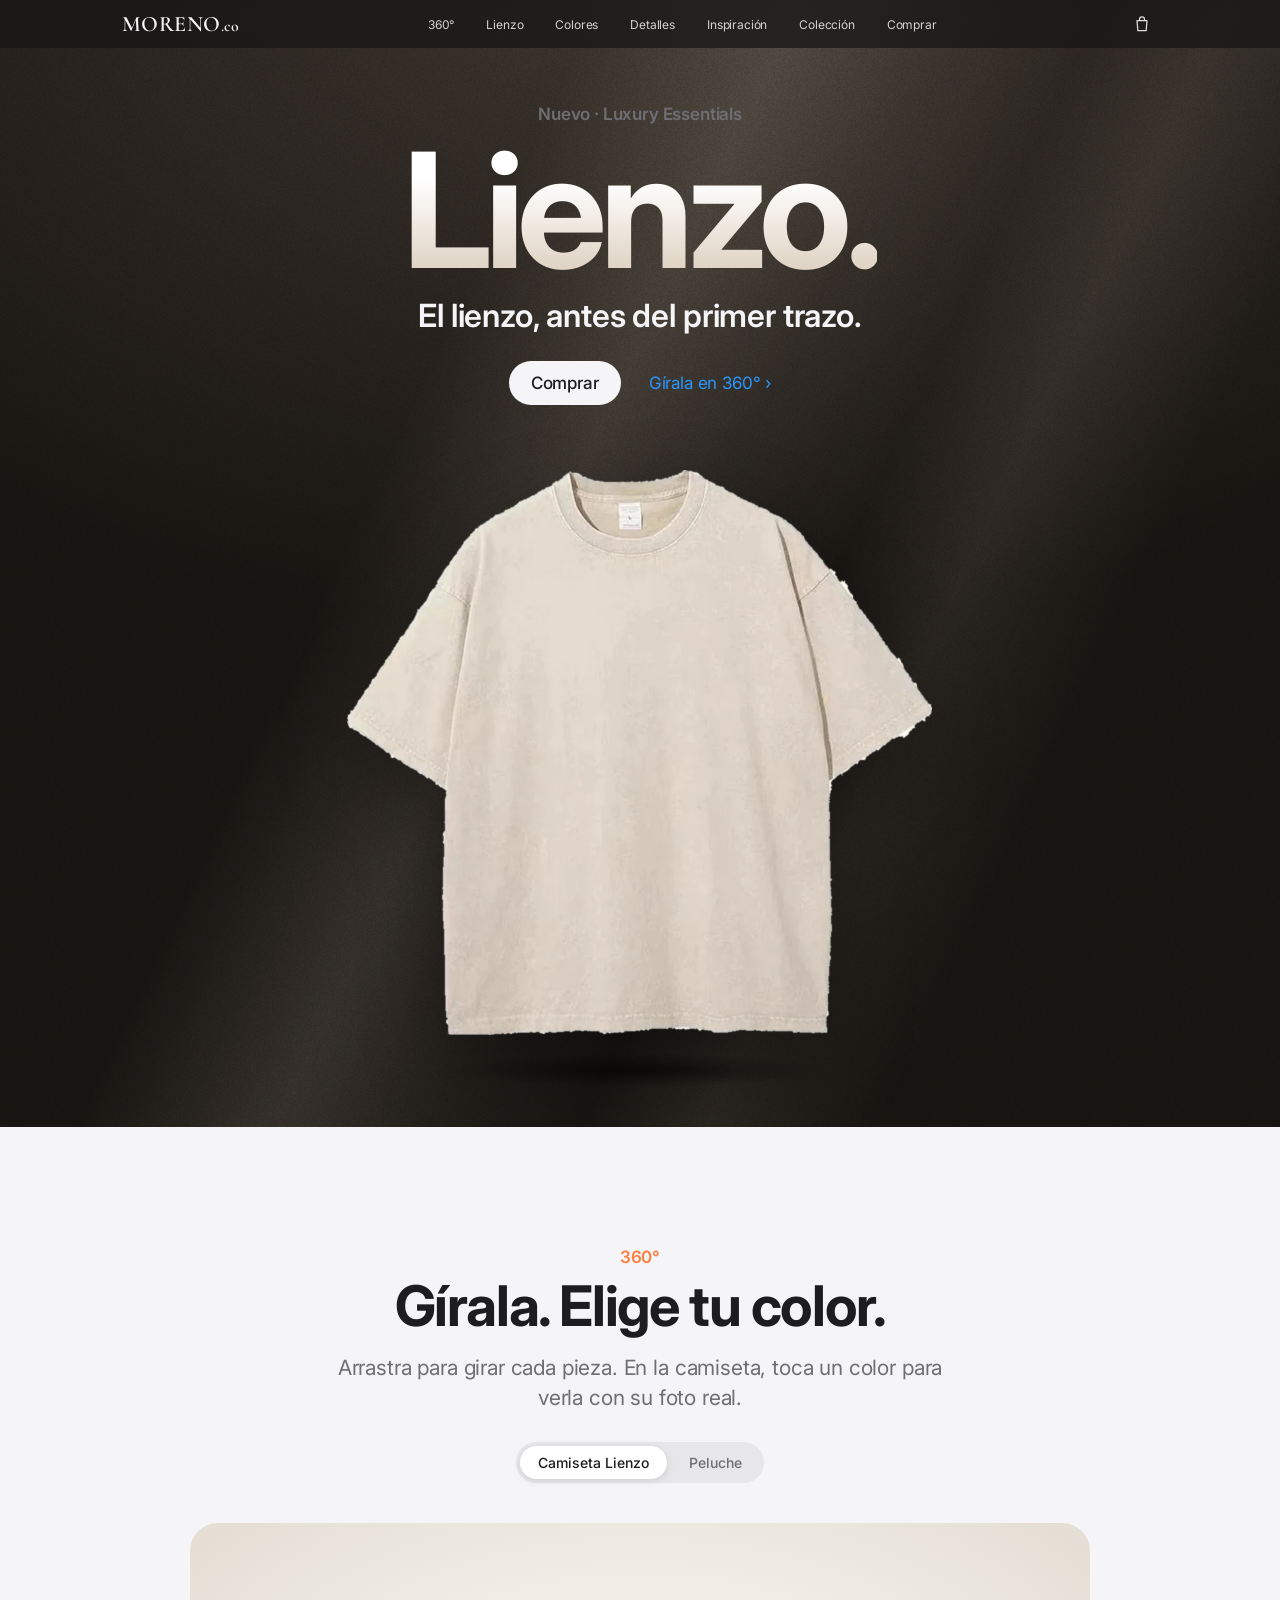
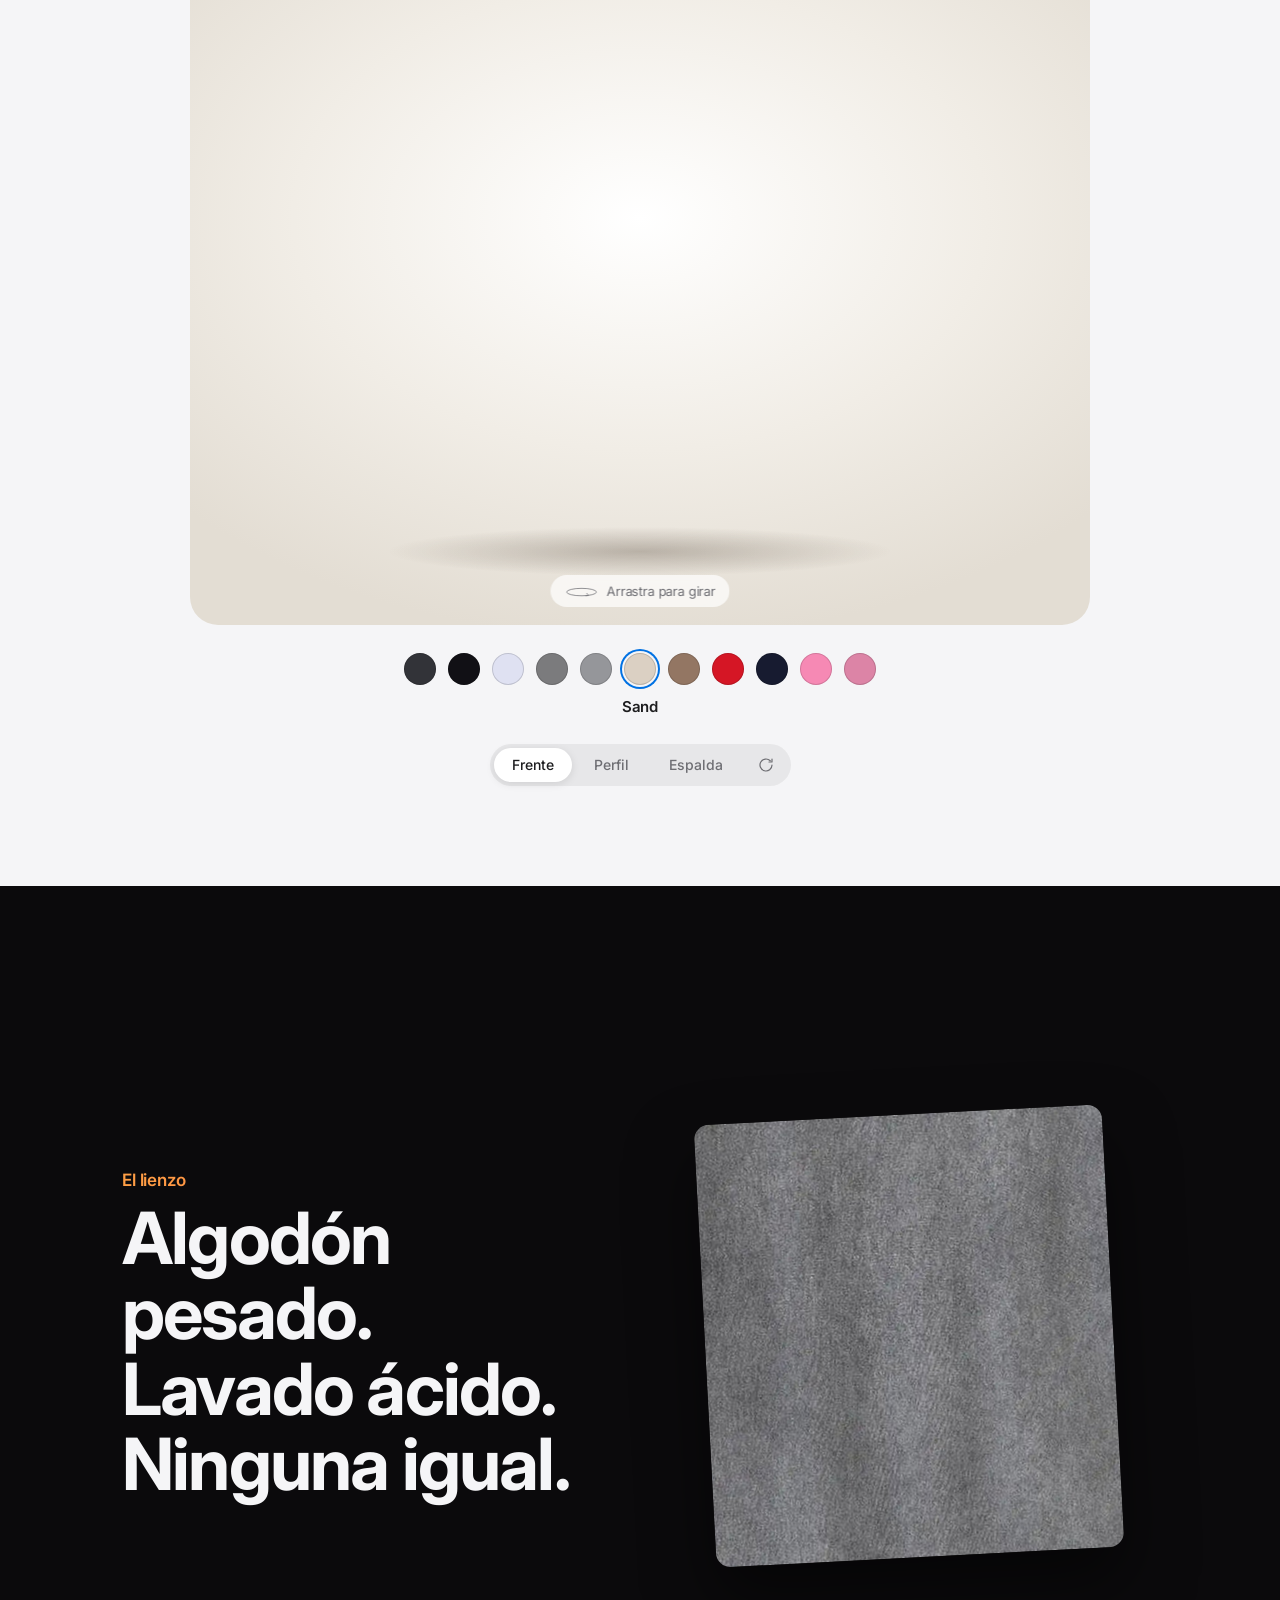
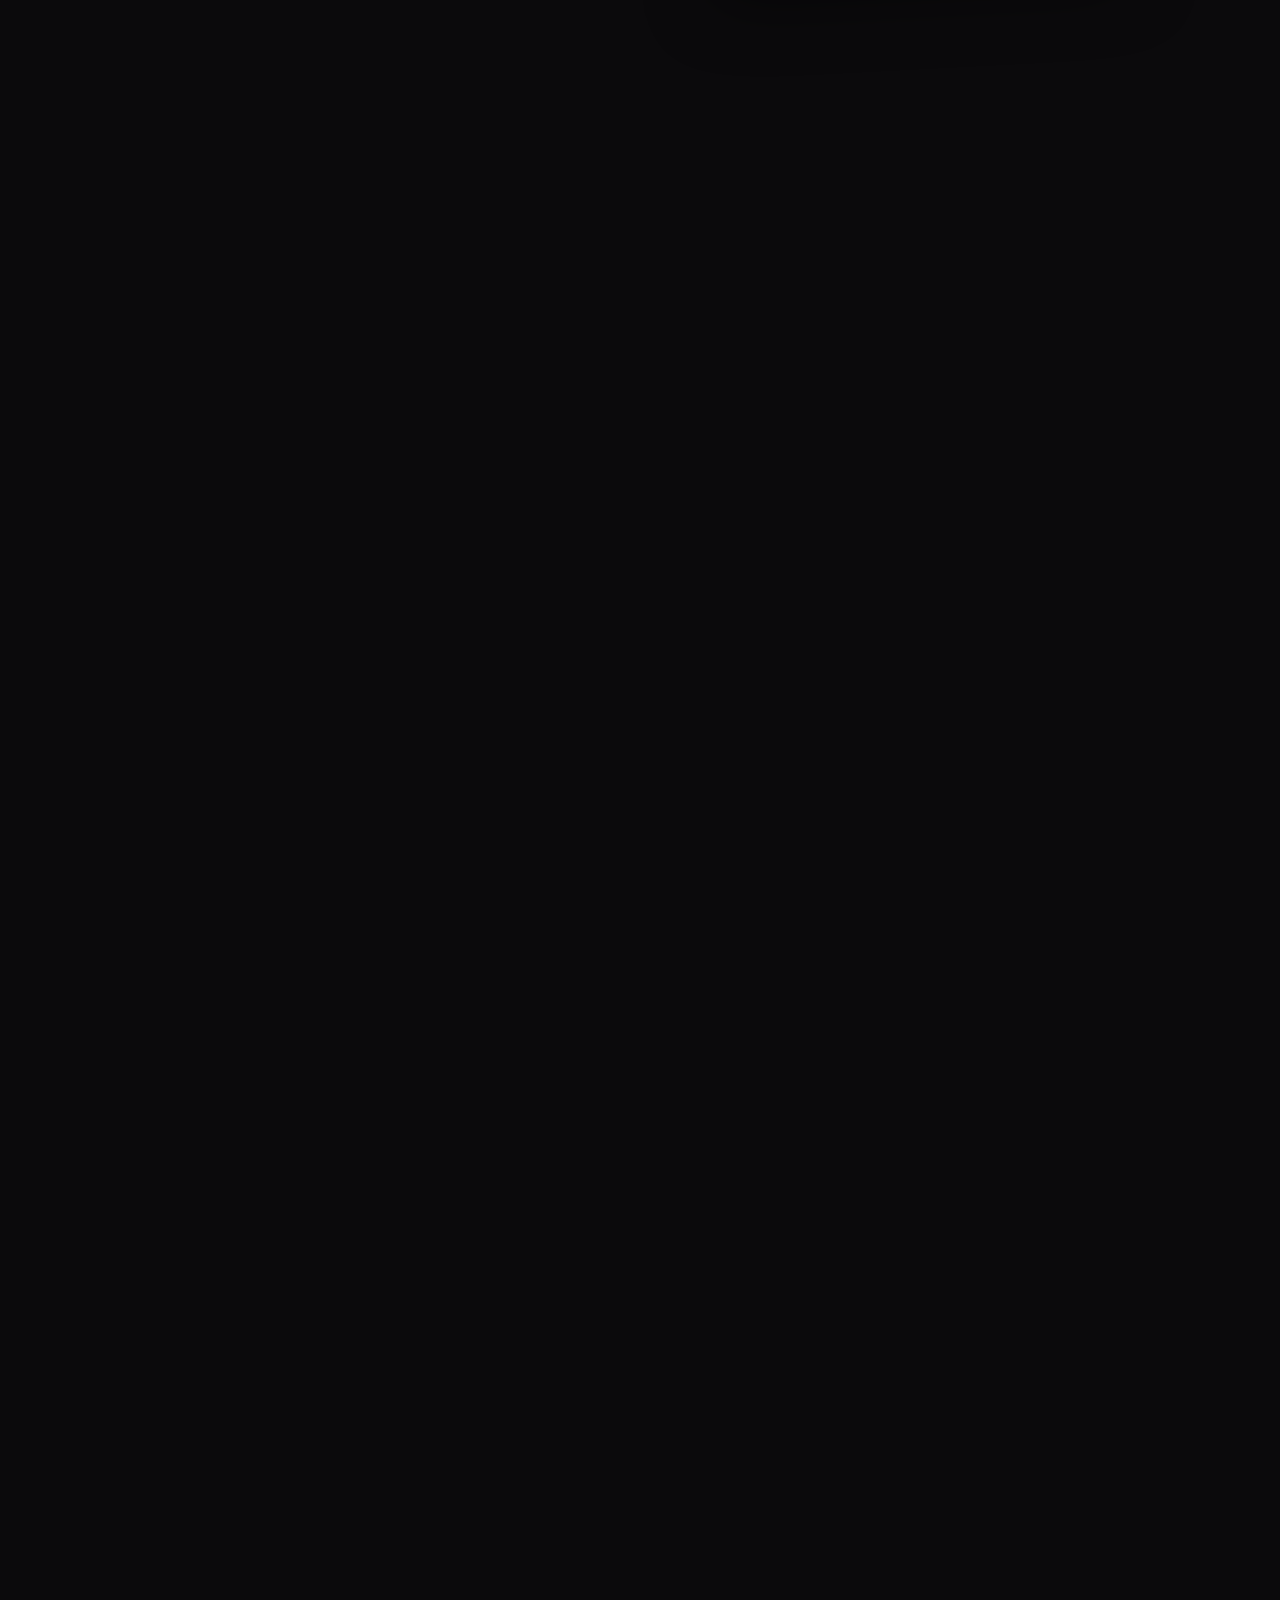
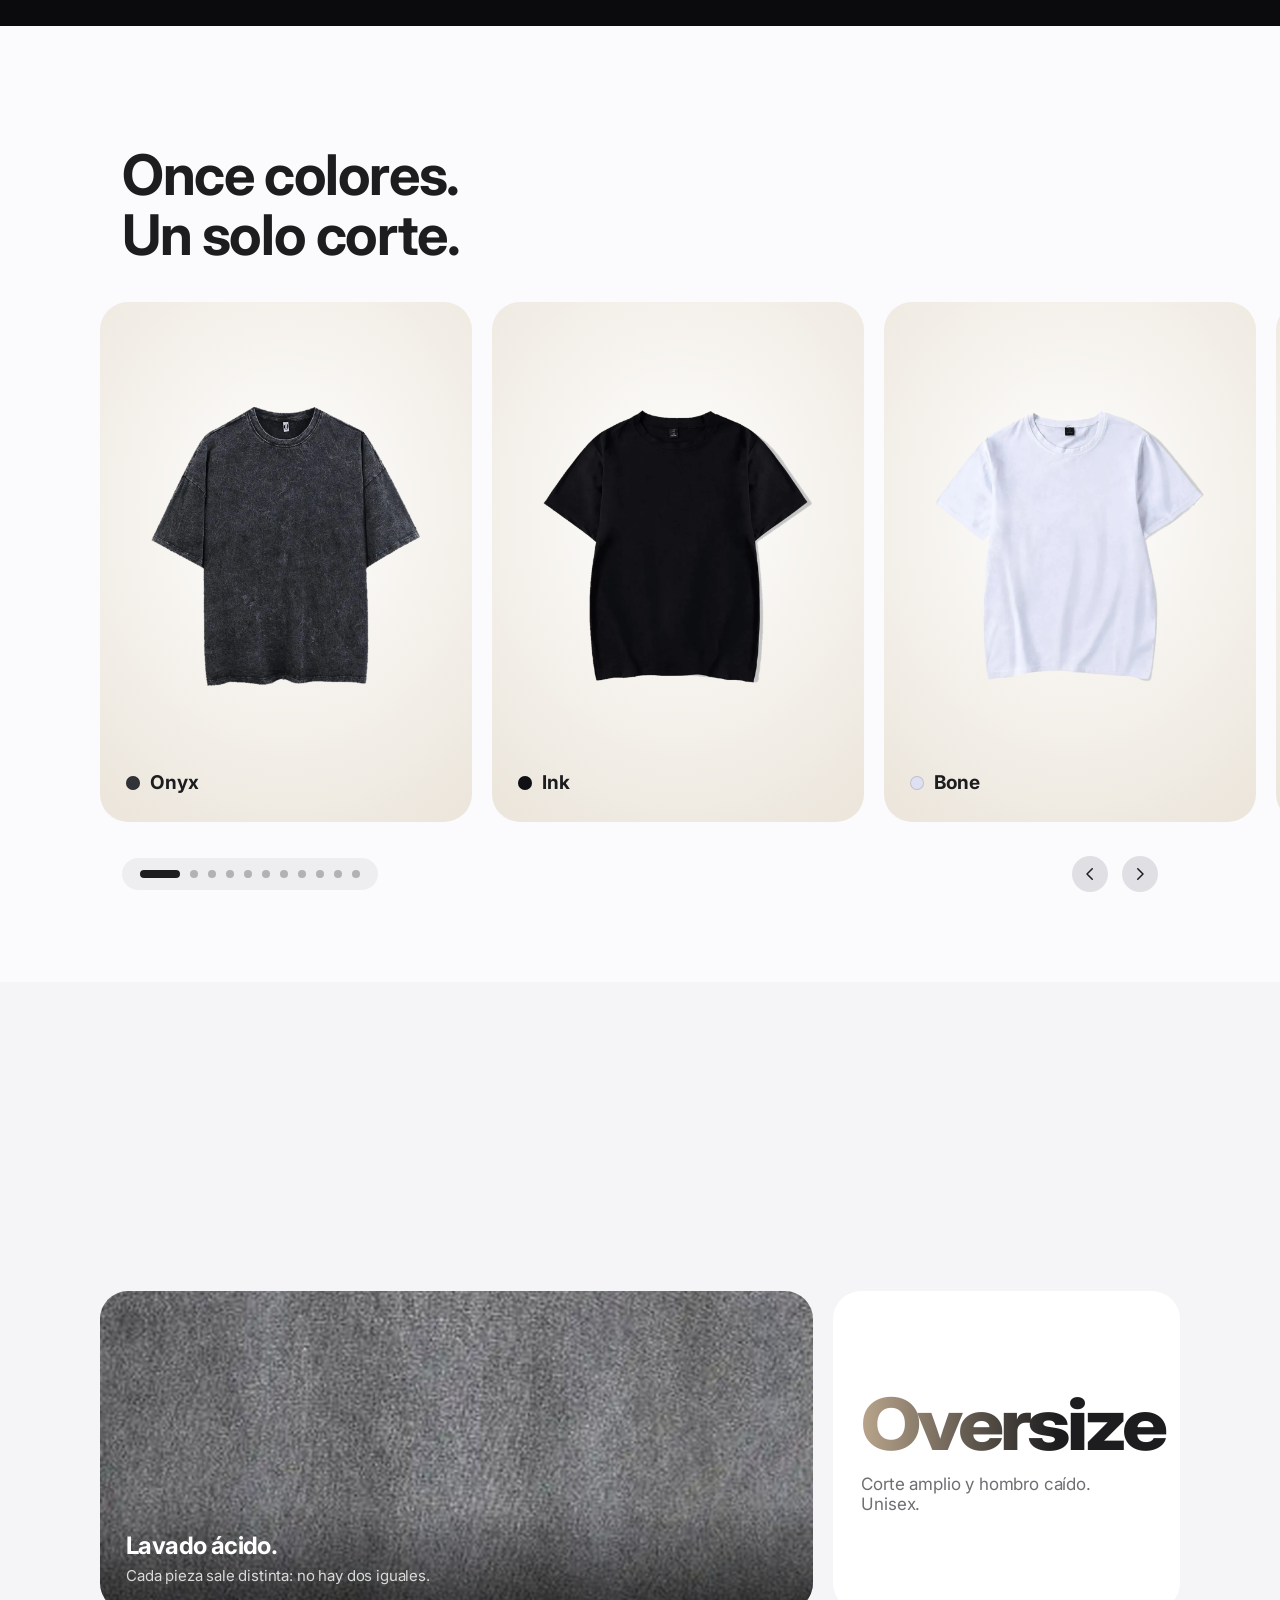
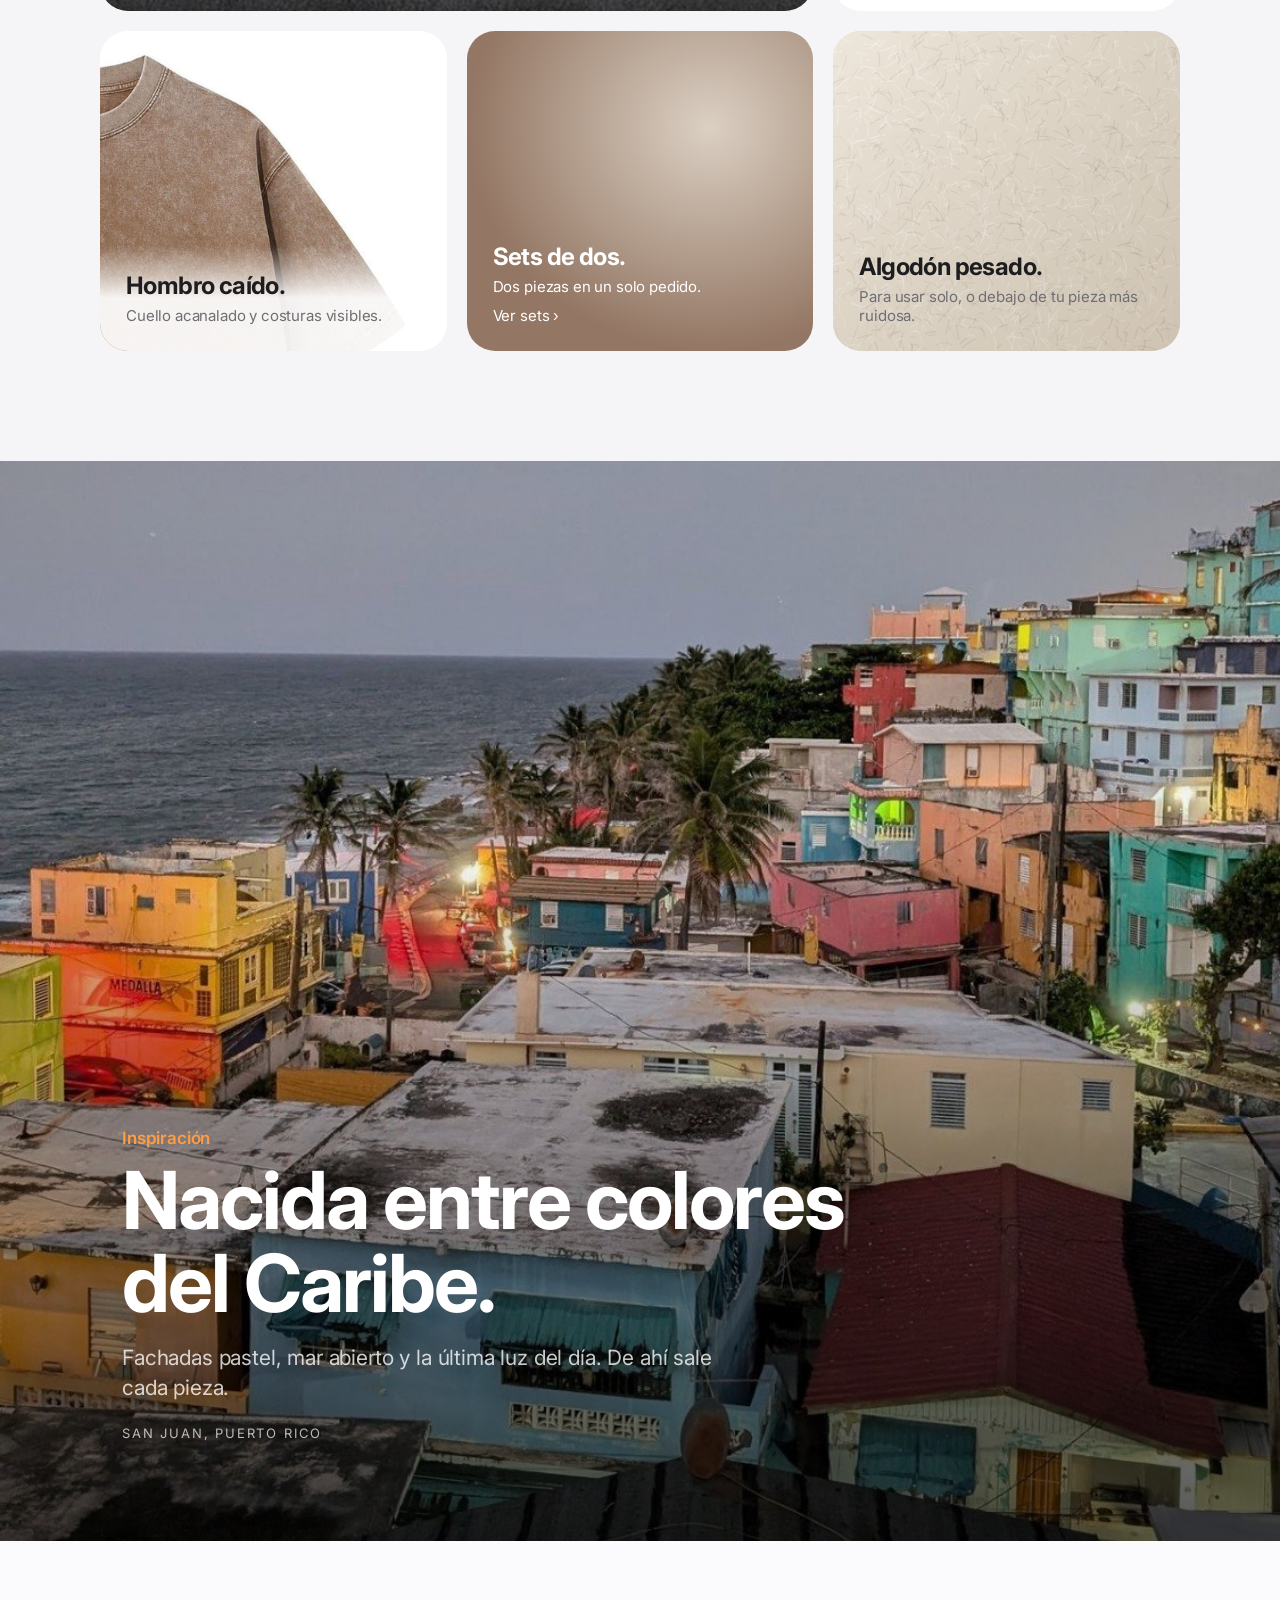
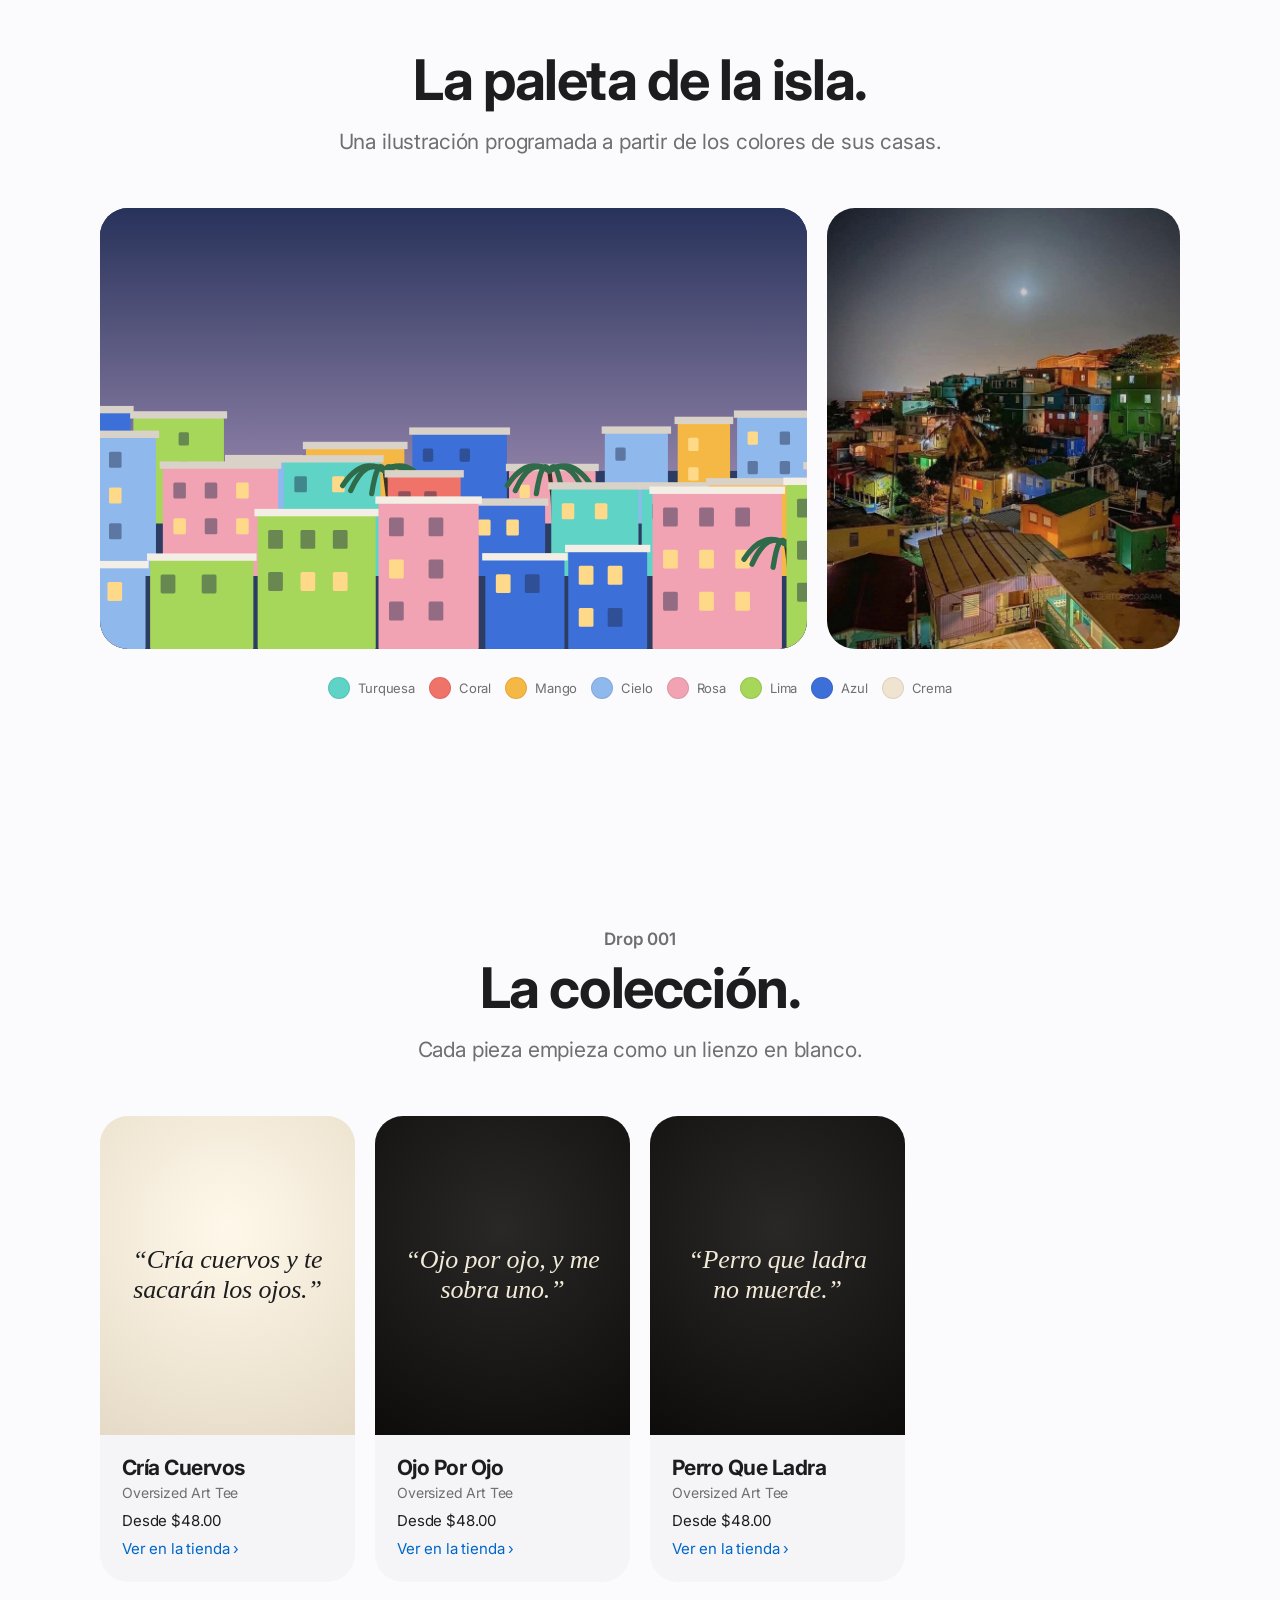
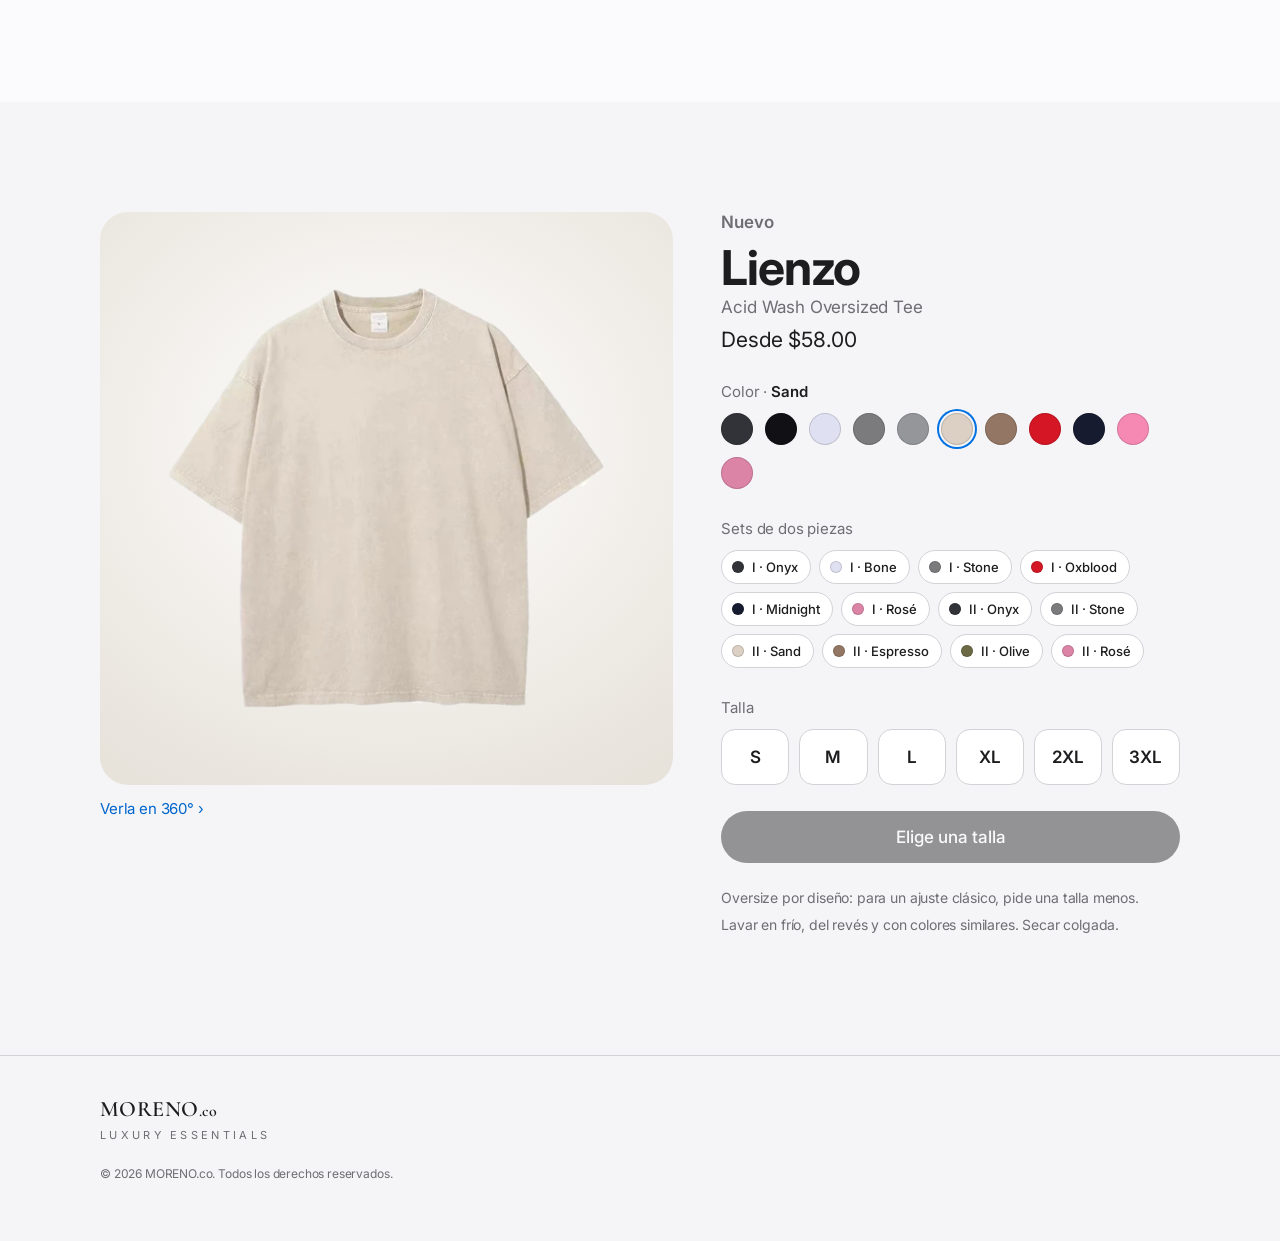
==== commit 054cf614: "Add rotating 3D plush with real shadow to the 360 section tools/build_peluche.py turns the supplier " ====
--- a/index.html
+++ b/index.html
@@ -75,9 +75,13 @@
       <div class="section-head reveal">
         <p class="eyebrow eyebrow--sun">360°</p>
         <h2>Gírala. Elige tu color.</h2>
-        <p class="lead">Arrastra para rotar la camiseta y toca un color para verla con su foto real.</p>
-      </div>
-      <div class="viewer__wrap" id="viewer360" data-moreno-360 data-tex="assets/img/lienzo/{c}.webp" data-height="assets/img/lienzo/{c}-h.png" data-color="sand">
+        <p class="lead">Arrastra para girar cada pieza. En la camiseta, toca un color para verla con su foto real.</p>
+      </div>
+      <div class="segmented viewer__switch" role="tablist" aria-label="Pieza">
+        <button type="button" role="tab" id="tabLienzo" aria-controls="viewer360" aria-selected="true">Camiseta Lienzo</button>
+        <button type="button" role="tab" id="tabPeluche" aria-controls="viewerPeluche" aria-selected="false">Peluche</button>
+      </div>
+      <div class="viewer__wrap" id="viewer360" role="tabpanel" aria-labelledby="tabLienzo" data-moreno-360 data-tex="assets/img/lienzo/{c}.webp" data-height="assets/img/lienzo/{c}-h.png" data-color="sand">
         <div class="viewer__stage" id="viewerStage" data-stage>
           <canvas id="viewerCanvas" aria-label="Visor 3D de la camiseta Lienzo. Arrastra para girar." role="img"></canvas>
           <div class="viewer__fallback" data-fallback hidden>
@@ -115,6 +119,32 @@
           </button>
         </div>
       </div>
+      <div class="viewer__wrap" id="viewerPeluche" role="tabpanel" aria-labelledby="tabPeluche" hidden data-moreno-360 data-lazy
+        data-model="assets/img/peluche/modelo.json" data-mesh="assets/img/peluche/modelo.bin" data-atlas="assets/img/peluche/atlas.webp"
+        data-front="assets/img/peluche/frente.webp" data-back="assets/img/peluche/espalda.webp">
+        <div class="viewer__stage" data-stage>
+          <canvas aria-label="Visor 3D del peluche. Arrastra para girar." role="img"></canvas>
+          <div class="viewer__fallback" data-fallback hidden>
+            <div class="flip" data-flip>
+              <img class="flip__face" alt="Peluche de frente">
+              <img class="flip__face flip__face--back" alt="Peluche de espalda">
+            </div>
+          </div>
+          <div class="viewer__hint" data-hint>
+            <svg viewBox="0 0 64 24" aria-hidden="true"><ellipse cx="32" cy="14" rx="28" ry="7" fill="none" stroke="currentColor" stroke-width="1.4"/><path d="M40 21l5-0.5-3-4" fill="none" stroke="currentColor" stroke-width="1.4" stroke-linecap="round" stroke-linejoin="round"/></svg>
+            Arrastra para girar
+          </div>
+        </div>
+        <p class="viewer__colorname">36 cm sentado · 42 cm de pie</p>
+        <div class="segmented" role="tablist" aria-label="Vista">
+          <button role="tab" data-view="front" aria-selected="true">Frente</button>
+          <button role="tab" data-view="side">Perfil</button>
+          <button role="tab" data-view="back">Espalda</button>
+          <button role="tab" data-view="spin" class="segmented__spin" aria-label="Girar automáticamente">
+            <svg viewBox="0 0 24 24" aria-hidden="true"><path d="M20 12a8 8 0 1 1-2.34-5.66" fill="none" stroke="currentColor" stroke-width="1.6" stroke-linecap="round"/><path d="M20 4v4h-4" fill="none" stroke="currentColor" stroke-width="1.6" stroke-linecap="round" stroke-linejoin="round"/></svg>
+          </button>
+        </div>
+      </div>
     </section>
 
     <!-- ARTE (scroll) -->
--- a/css/styles.css
+++ b/css/styles.css
@@ -170,6 +170,7 @@
 /* ---------- Visor 3D ---------- */
 .viewer { background: var(--mist); padding: 120px 0 100px; text-align: center; }
 .viewer__colors { justify-content: center; margin-top: 28px; padding: 0 16px; }
+.viewer__switch { margin-top: 32px; }
 .viewer__colorname { margin-top: 12px; font-size: 15px; font-weight: 600; color: var(--ink); }
 .viewer__wrap.is-loading .viewer__stage { opacity: .85; }
 .viewer__stage {
